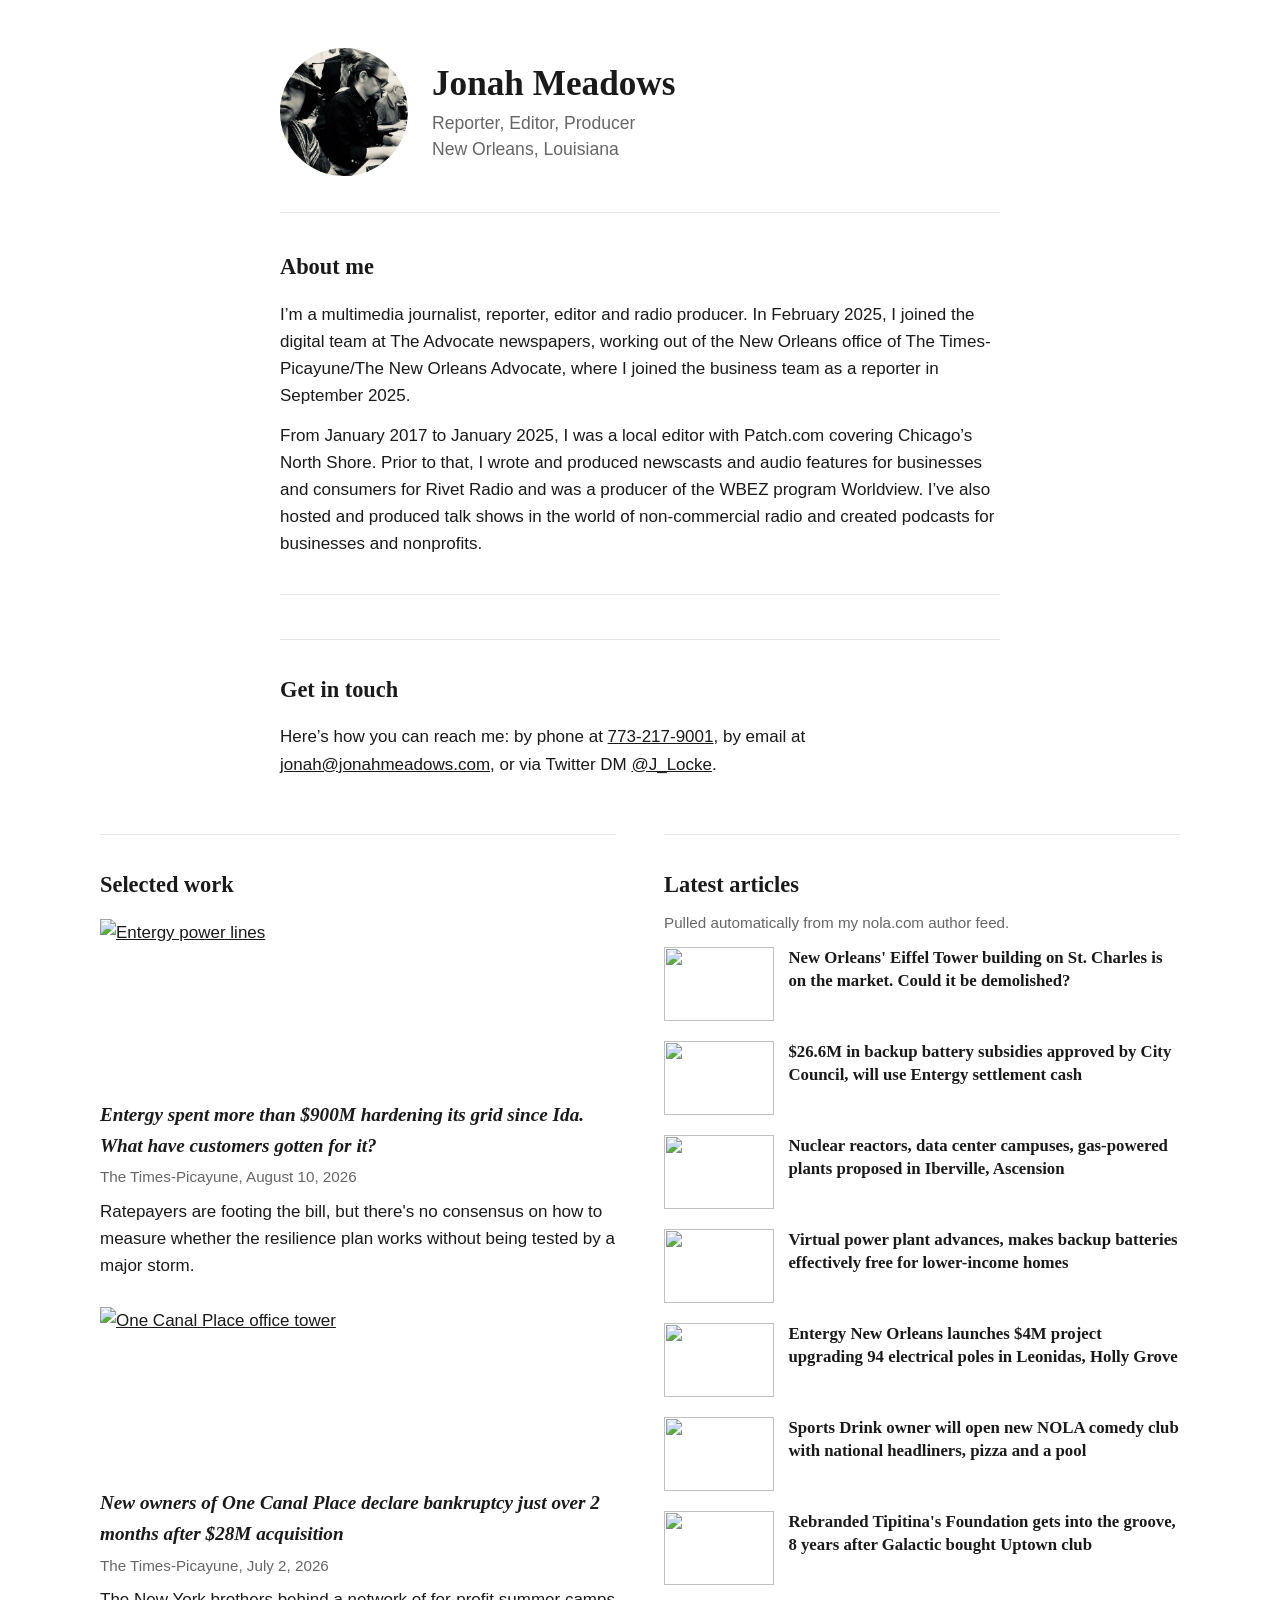
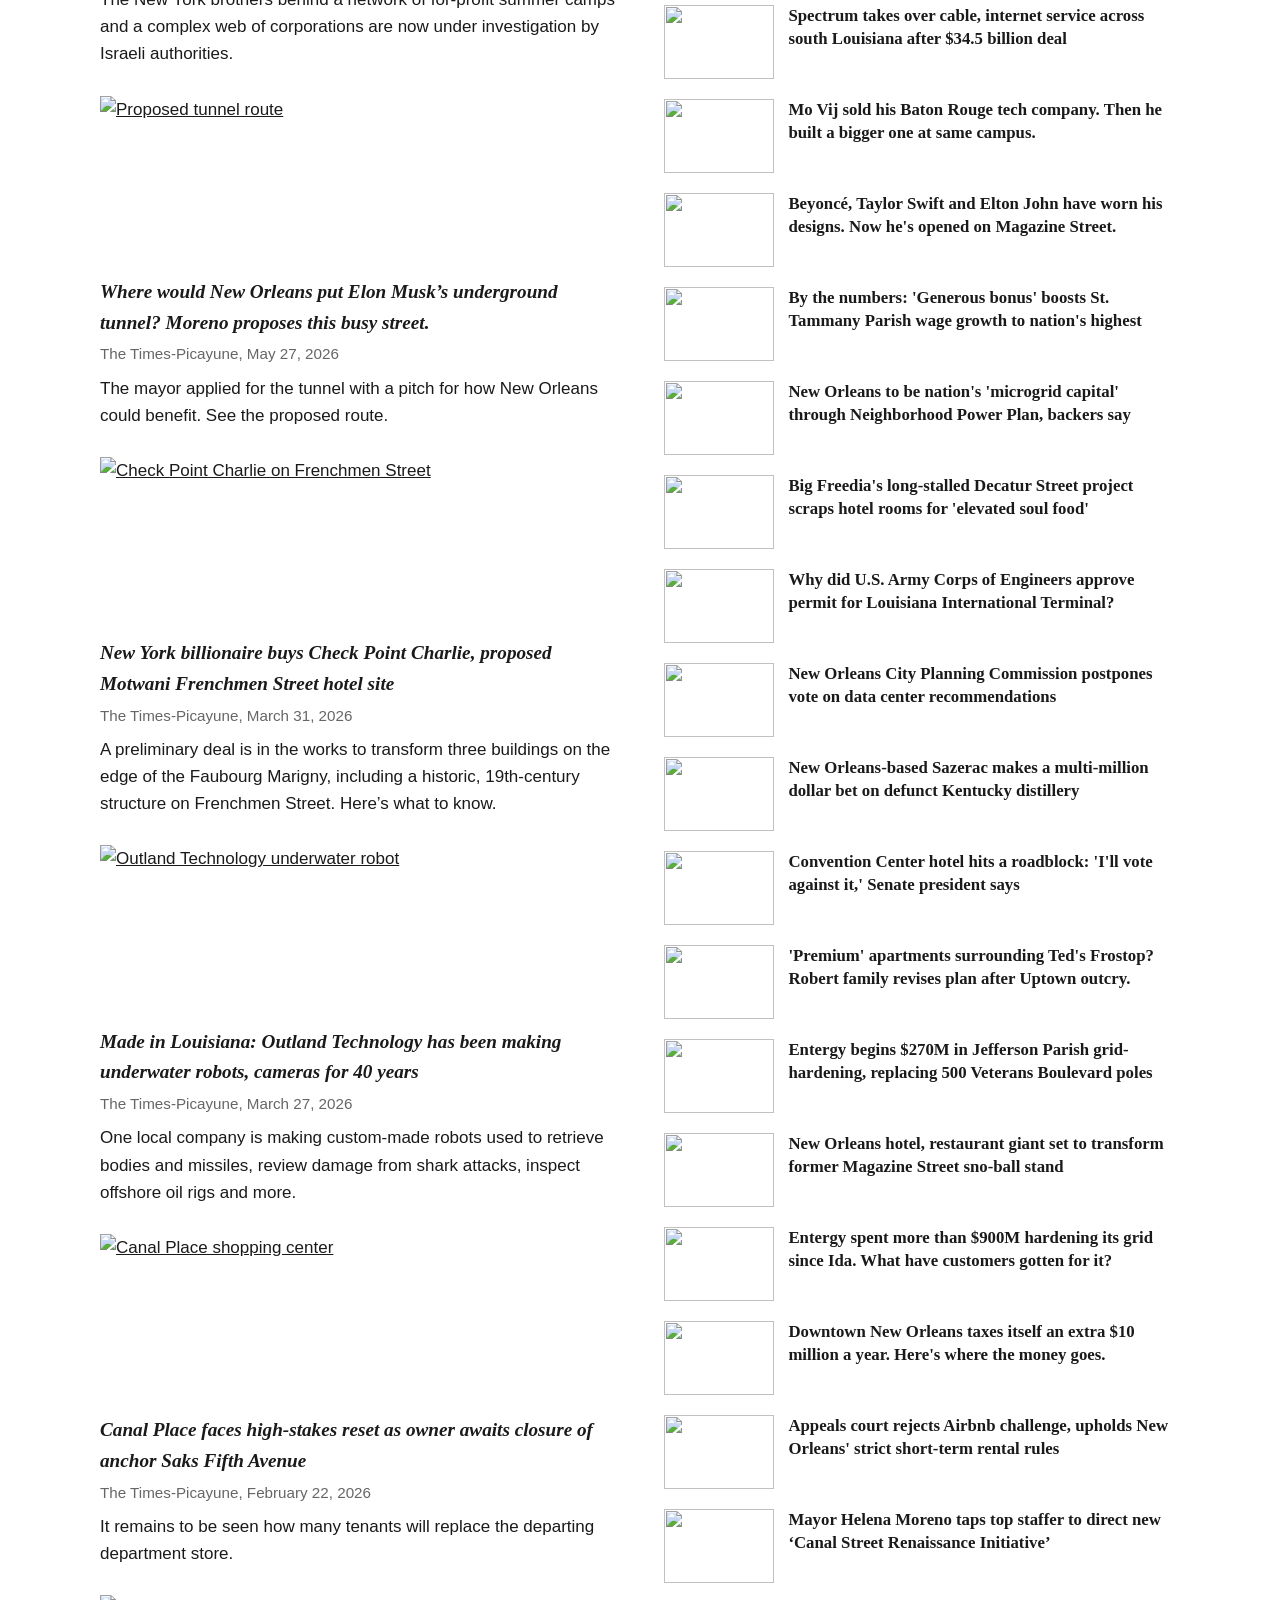
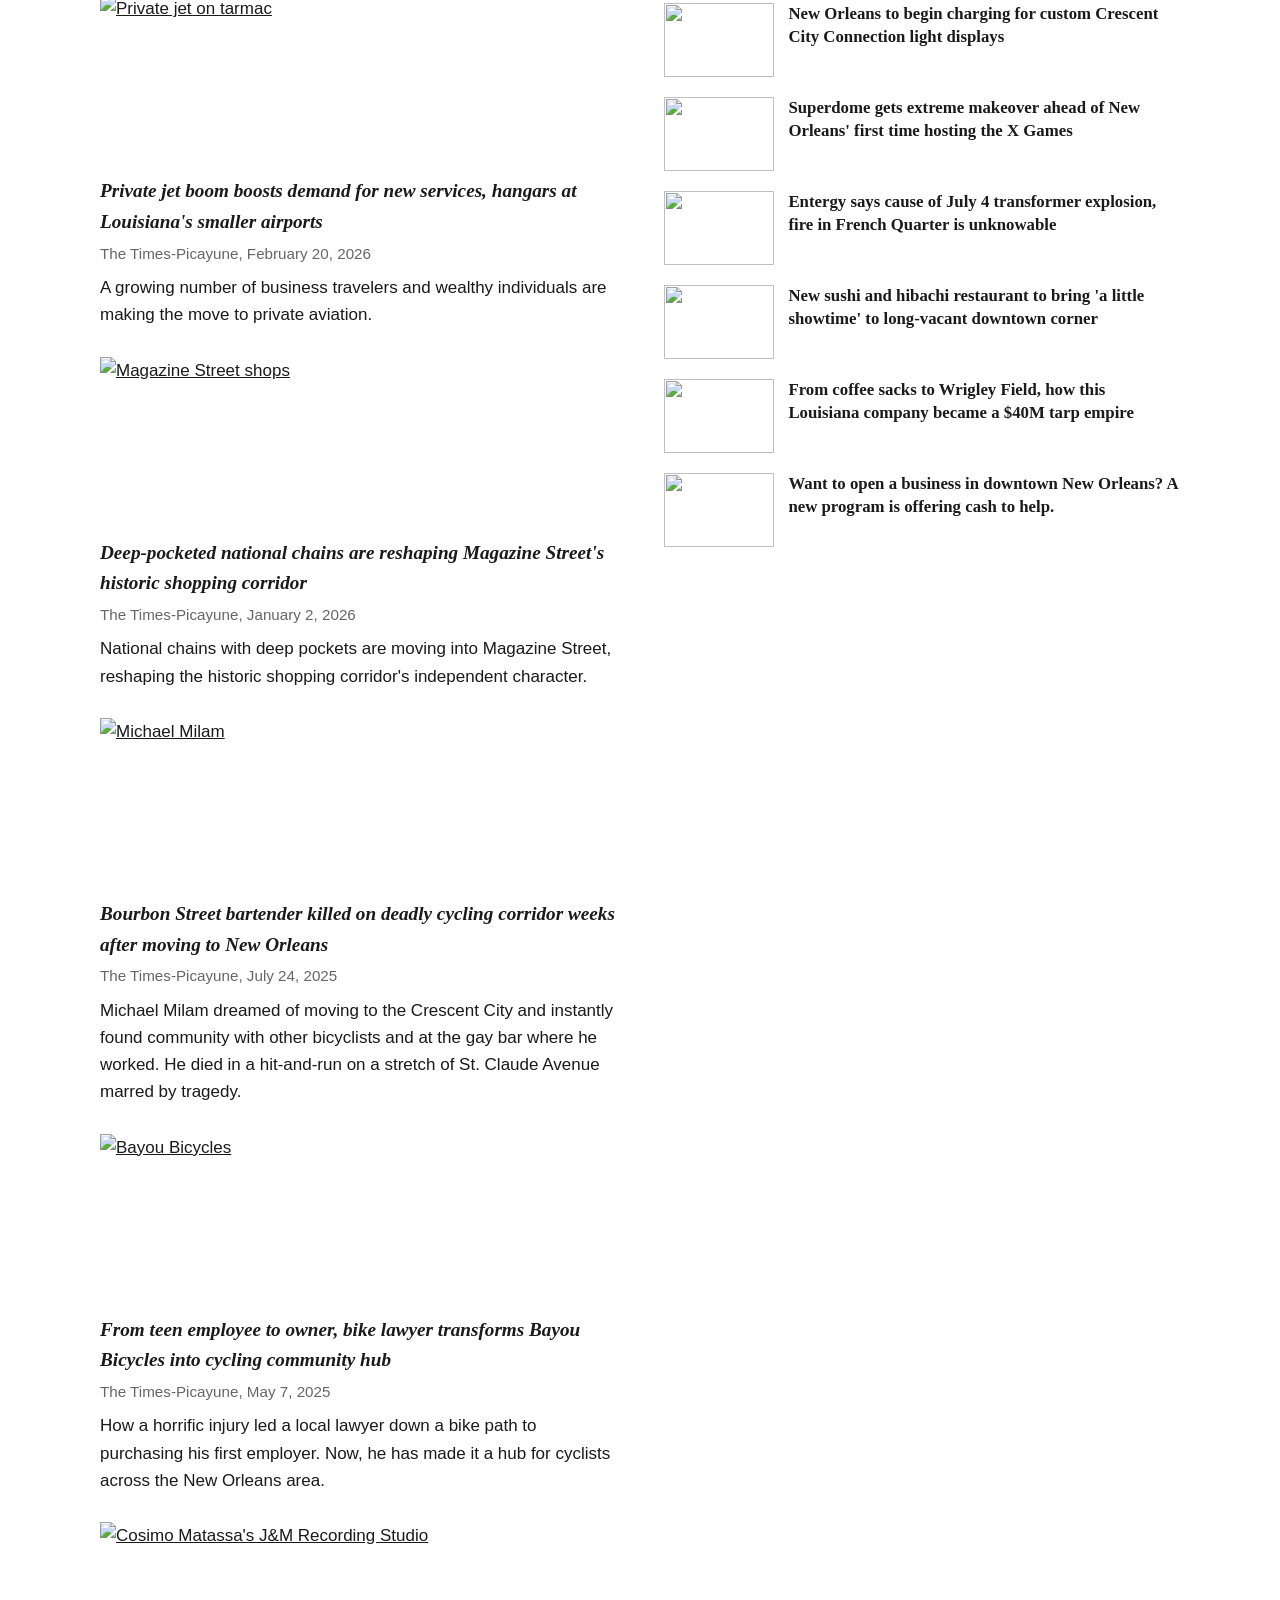
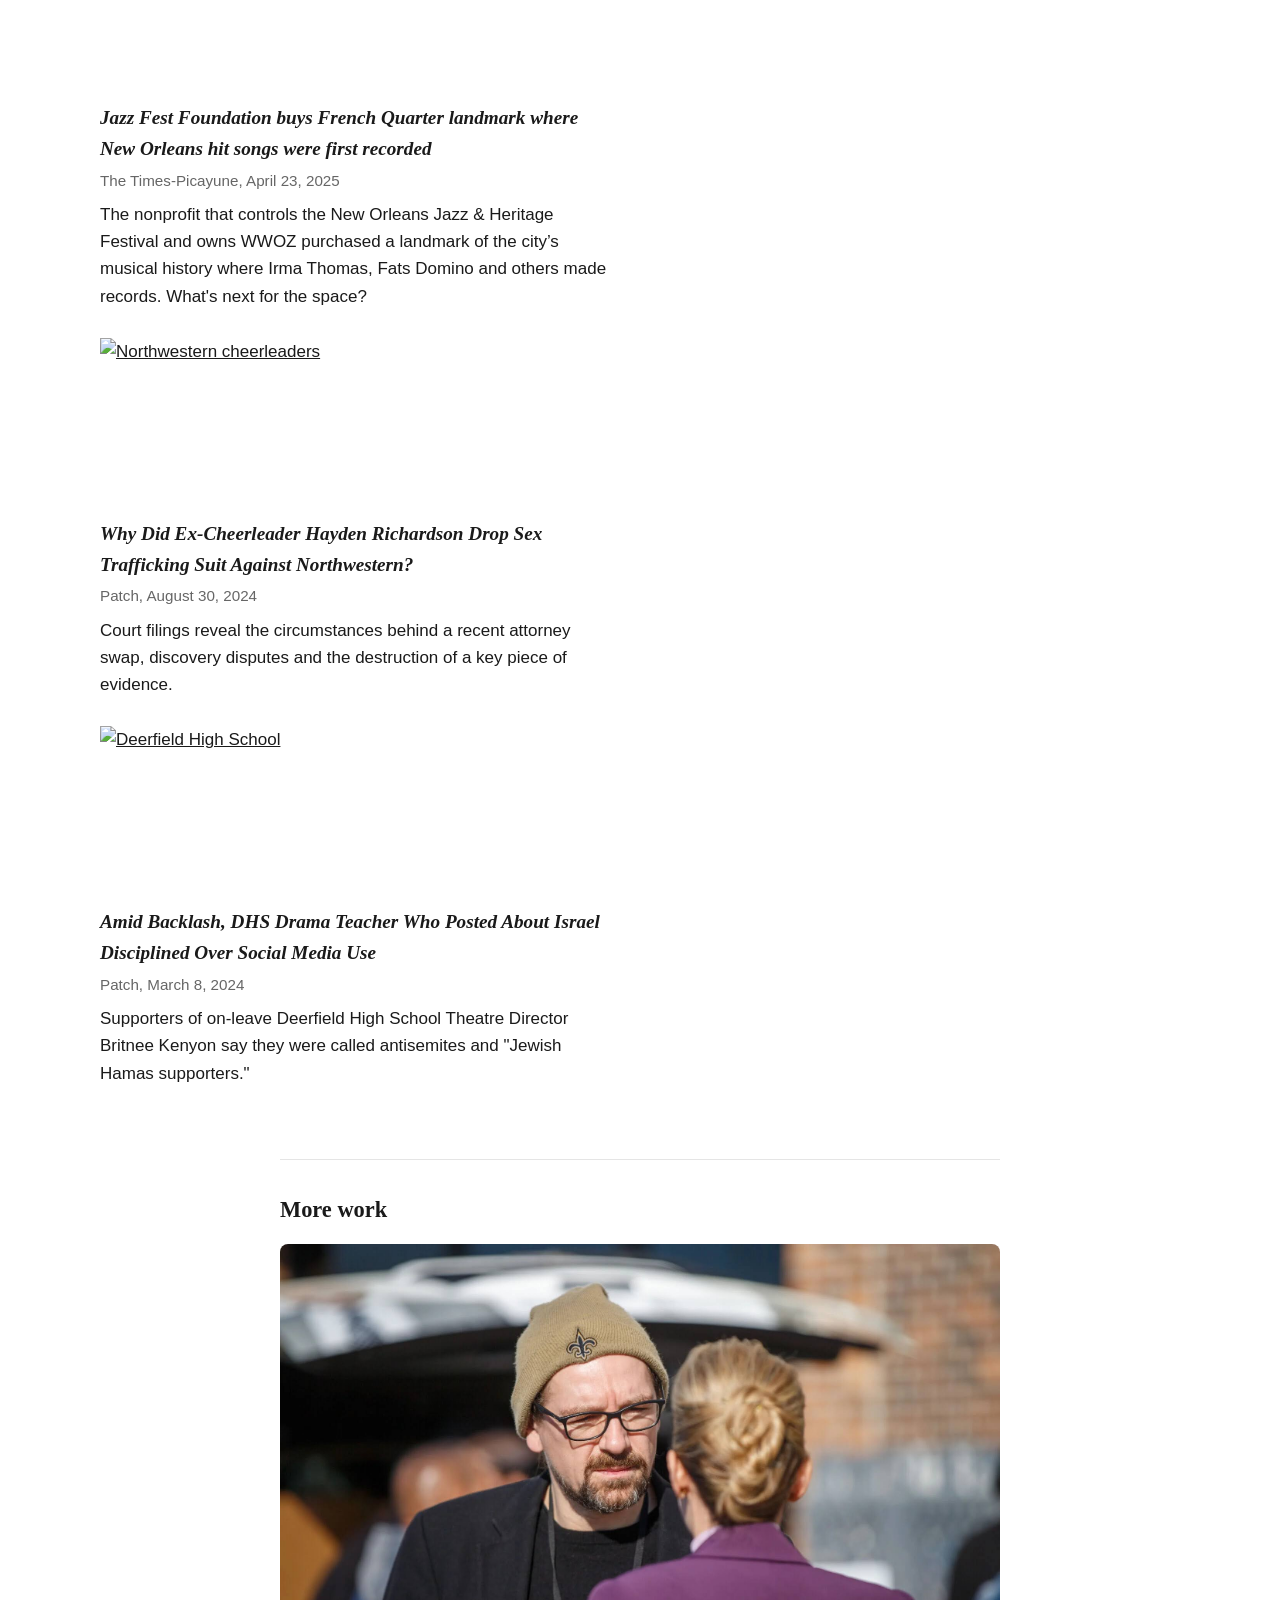
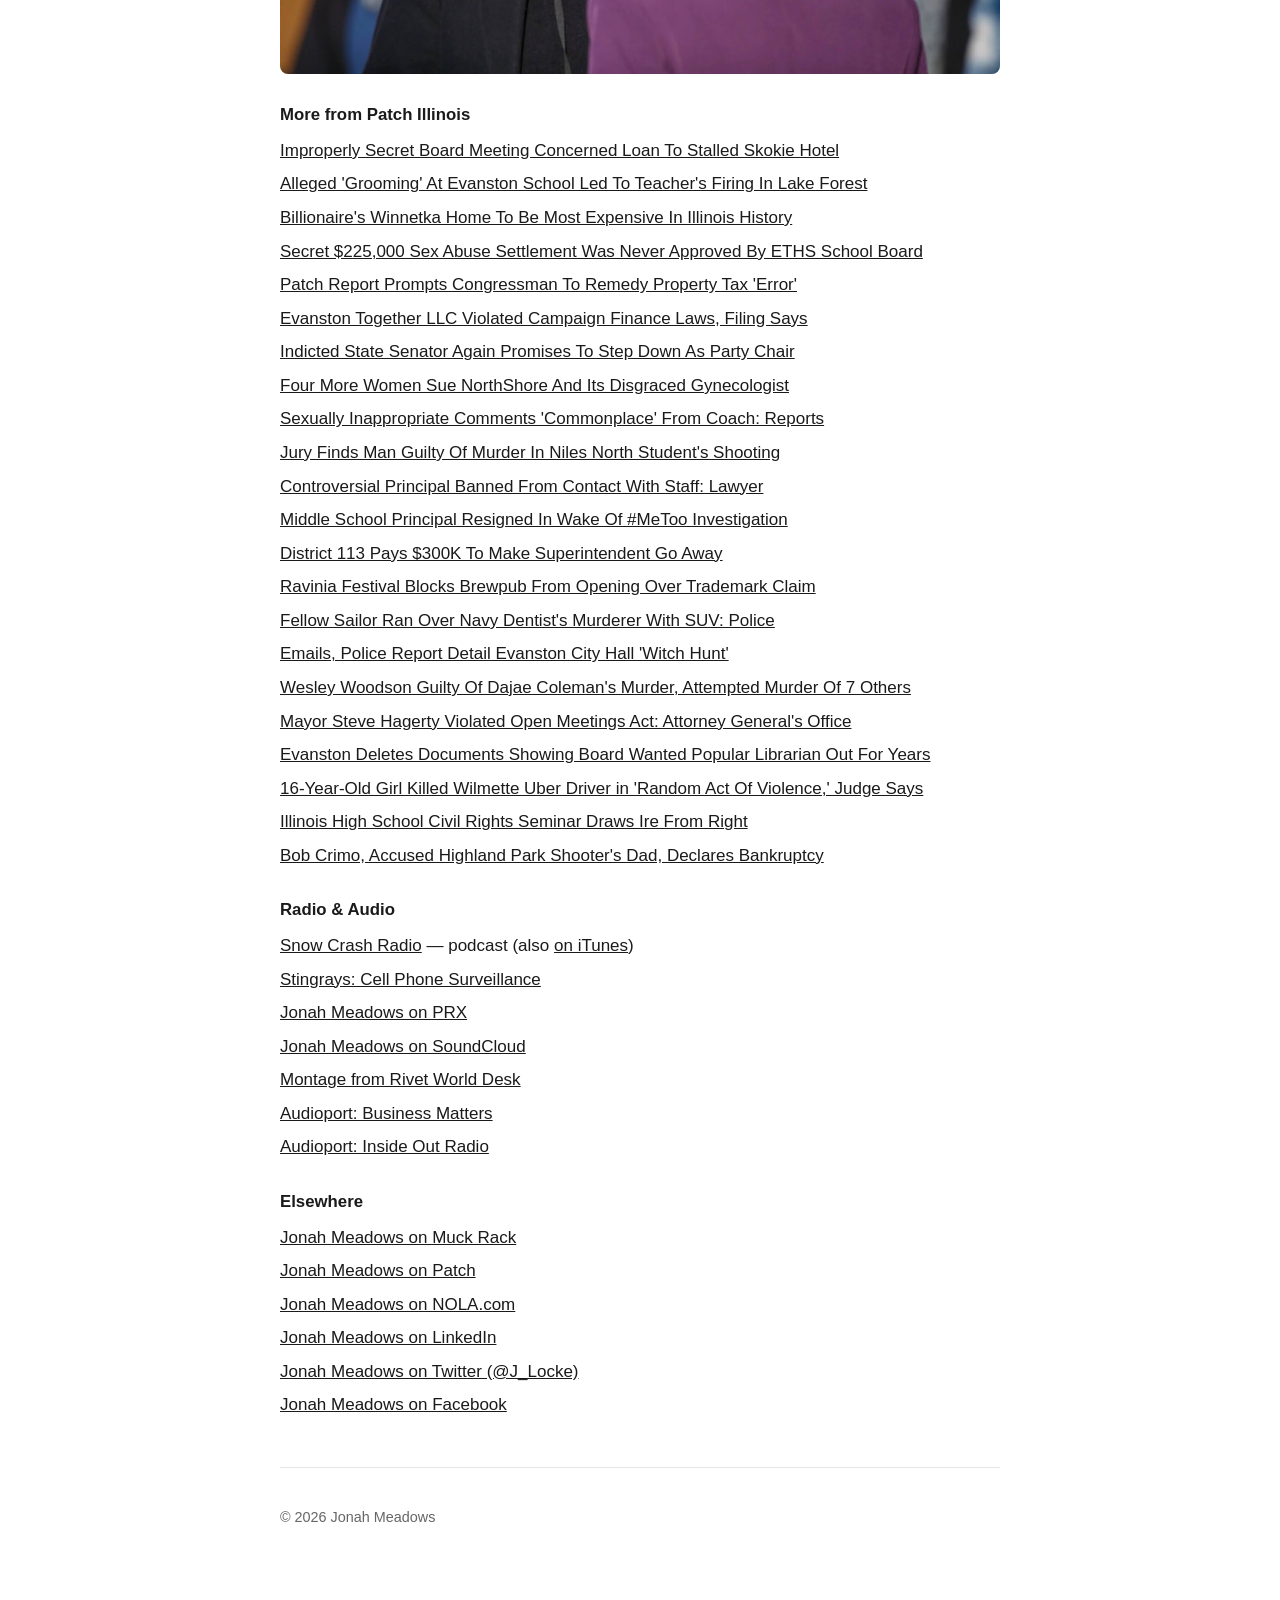
==== index.html @ fd8eeb14 "Add files via upload" ====
<!DOCTYPE html>
<html lang="en">
<head>
<meta charset="utf-8">
<meta name="viewport" content="width=device-width, initial-scale=1">
<title>Jonah Meadows</title>
<meta name="description" content="Jonah Meadows — journalist. Selected work, latest articles, and contact.">
<link rel="stylesheet" href="styles.css">
</head>
<body>
<main>

  <div class="narrow">
  <header class="site-header">
    <img src="profile-bw.jpg" alt="Jonah Meadows">
    <div class="site-title">
      <h1>Jonah Meadows</h1>
      <p>Reporter, Editor, Producer</p>
      <p>New Orleans, Louisiana</p>
    </div>
  </header>

  <hr>

  <section id="about">
    <h2>About me</h2>
    <p>I&rsquo;m a multimedia journalist, reporter, editor and radio producer. In February 2025, I joined the digital team at The Advocate newspapers, working out of the New Orleans office of The Times-Picayune/The New Orleans Advocate, where I joined the business team as a reporter in September 2025.</p>
    <p>From January 2017 to January 2025, I was a local editor with Patch.com covering Chicago&rsquo;s North Shore. Prior to that, I wrote and produced newscasts and audio features for businesses and consumers for Rivet Radio and was a producer of the WBEZ program Worldview. I&rsquo;ve also hosted and produced talk shows in the world of non-commercial radio and created podcasts for businesses and nonprofits.</p>
  </section>

  <hr>

  <section id="contact">
    <h2>Get in touch</h2>
    <p>Here&rsquo;s how you can reach me: by phone at <a href="tel:+17732179001">773-217-9001</a>, by email at <a href="mailto:jonah@jonahmeadows.com">jonah@jonahmeadows.com</a>, or via Twitter DM <a href="https://twitter.com/j_locke">@J_Locke</a>.</p>
  </section>
  </div>

  <div class="columns">
  <section id="selected">
    <h2>Selected work</h2>
    <!-- More portfolio pieces: https://muckrack.com/jonahmeadows -->

    <article class="feature">
      <a href="https://www.nola.com/news/business/entergy-accelerated-resilience-grid-hardening-spending/article_241c1edb-1e0a-4708-91cd-06d426e74fb8.html"><img src="https://bloximages.newyork1.vip.townnews.com/nola.com/content/tncms/assets/v3/editorial/7/89/789c9a38-9e02-5e8b-a0f6-43ac81e254f0/6a6d0f3c14dcd.image.jpg?crop=1894%2C994%2C0%2C99&amp;resize=1200%2C630&amp;order=crop%2Cresize" alt="Entergy power lines" loading="lazy"></a>
      <h3><a href="https://www.nola.com/news/business/entergy-accelerated-resilience-grid-hardening-spending/article_241c1edb-1e0a-4708-91cd-06d426e74fb8.html">Entergy spent more than $900M hardening its grid since Ida. What have customers gotten for it?</a></h3>
      <p class="outlet">The Times-Picayune, August 10, 2026</p>
      <p class="desc">Ratepayers are footing the bill, but there's no consensus on how to measure whether the resilience plan works without being tested by a major storm.</p>
    </article>

    <article class="feature">
      <a href="https://www.nola.com/news/business/one-canal-place-bankruptcy-shabsels-brothers-summer-camp-empire/article_1ae13bbe-7017-47ec-b25a-59a781e56a9d.html"><img src="https://bloximages.newyork1.vip.townnews.com/nola.com/content/tncms/assets/v3/editorial/1/5d/15dd46b1-a318-5600-8fae-424732596a22/69cac4ac7e1a3.image.jpg?crop=1762%2C925%2C0%2C176&amp;resize=1200%2C630&amp;order=crop%2Cresize" alt="One Canal Place office tower" loading="lazy"></a>
      <h3><a href="https://www.nola.com/news/business/one-canal-place-bankruptcy-shabsels-brothers-summer-camp-empire/article_1ae13bbe-7017-47ec-b25a-59a781e56a9d.html">New owners of One Canal Place declare bankruptcy just over 2 months after $28M acquisition</a></h3>
      <p class="outlet">The Times-Picayune, July 2, 2026</p>
      <p class="desc">The New York brothers behind a network of for-profit summer camps and a complex web of corporations are now under investigation by Israeli authorities.</p>
    </article>

    <article class="feature">
      <a href="https://www.nola.com/news/boring-company-nola-loop-moreno-route/article_ad1181cd-d769-48c6-8568-4a6452307d7b.html"><img src="https://bloximages.newyork1.vip.townnews.com/nola.com/content/tncms/assets/v3/editorial/a/f1/af1df625-c505-44b8-94fa-9903cb6fe5cd/6a10b9e45b91b.image.jpg?crop=852%2C447%2C470%2C302" alt="Proposed tunnel route" loading="lazy"></a>
      <h3><a href="https://www.nola.com/news/boring-company-nola-loop-moreno-route/article_ad1181cd-d769-48c6-8568-4a6452307d7b.html">Where would New Orleans put Elon Musk&rsquo;s underground tunnel? Moreno proposes this busy street.</a></h3>
      <p class="outlet">The Times-Picayune, May 27, 2026</p>
      <p class="desc">The mayor applied for the tunnel with a pitch for how New Orleans could benefit. See the proposed route.</p>
    </article>

    <article class="feature">
      <a href="https://www.nola.com/news/business/check-point-charlie-hotel-development/article_627d847b-aa50-4785-b5a9-76082136f080.html"><img src="https://bloximages.newyork1.vip.townnews.com/nola.com/content/tncms/assets/v3/editorial/4/01/401f5e8d-927f-595e-ab7b-3cf2e6c17953/69cac135a052d.image.jpg?crop=1881%2C988%2C0%2C56&amp;resize=1200%2C630&amp;order=crop%2Cresize" alt="Check Point Charlie on Frenchmen Street" loading="lazy"></a>
      <h3><a href="https://www.nola.com/news/business/check-point-charlie-hotel-development/article_627d847b-aa50-4785-b5a9-76082136f080.html">New York billionaire buys Check Point Charlie, proposed Motwani Frenchmen Street hotel site</a></h3>
      <p class="outlet">The Times-Picayune, March 31, 2026</p>
      <p class="desc">A preliminary deal is in the works to transform three buildings on the edge of the Faubourg Marigny, including a historic, 19th-century structure on Frenchmen Street. Here&rsquo;s what to know.</p>
    </article>

    <article class="feature">
      <a href="https://www.nola.com/news/business/made-in-louisiana-outland-technology-rov-underwater/article_f1b7c161-30d0-4bfd-b703-220b4d862d2a.html"><img src="https://bloximages.newyork1.vip.townnews.com/nola.com/content/tncms/assets/v3/editorial/5/77/577026c5-fdde-5ced-8b7c-7fb2845645f9/69978460d72c8.image.jpg?crop=1731%2C909%2C0%2C179&amp;resize=1200%2C630&amp;order=crop%2Cresize" alt="Outland Technology underwater robot" loading="lazy"></a>
      <h3><a href="https://www.nola.com/news/business/made-in-louisiana-outland-technology-rov-underwater/article_f1b7c161-30d0-4bfd-b703-220b4d862d2a.html">Made in Louisiana: Outland Technology has been making underwater robots, cameras for 40 years</a></h3>
      <p class="outlet">The Times-Picayune, March 27, 2026</p>
      <p class="desc">One local company is making custom-made robots used to retrieve bodies and missiles, review damage from shark attacks, inspect offshore oil rigs and more.</p>
    </article>

    <article class="feature">
      <a href="https://www.nola.com/news/business/what-will-replace-saks-fifth-avenue-canal-place/article_2254f4e8-092a-4e26-81b0-3f905d43eb9e.html"><img src="https://bloximages.newyork1.vip.townnews.com/nola.com/content/tncms/assets/v3/editorial/9/b2/9b2bd0a0-5020-46c7-9e76-87589b15be34/698bbeaaa0699.image.jpg?crop=1651%2C867%2C0%2C158&amp;resize=1200%2C630&amp;order=crop%2Cresize" alt="Canal Place shopping center" loading="lazy"></a>
      <h3><a href="https://www.nola.com/news/business/what-will-replace-saks-fifth-avenue-canal-place/article_2254f4e8-092a-4e26-81b0-3f905d43eb9e.html">Canal Place faces high-stakes reset as owner awaits closure of anchor Saks Fifth Avenue</a></h3>
      <p class="outlet">The Times-Picayune, February 22, 2026</p>
      <p class="desc">It remains to be seen how many tenants will replace the departing department store.</p>
    </article>

    <article class="feature">
      <a href="https://www.nola.com/news/business/louisiana-private-aviation-boom/article_10b6da2d-721f-49aa-a496-a49371002872.html"><img src="https://bloximages.newyork1.vip.townnews.com/nola.com/content/tncms/assets/v3/editorial/4/3c/43c719ff-b252-5709-853c-46edff794d15/692cdcd936376.image.jpg?crop=1766%2C928%2C0%2C122&amp;resize=1200%2C631&amp;order=crop%2Cresize" alt="Private jet on tarmac" loading="lazy"></a>
      <h3><a href="https://www.nola.com/news/business/louisiana-private-aviation-boom/article_10b6da2d-721f-49aa-a496-a49371002872.html">Private jet boom boosts demand for new services, hangars at Louisiana's smaller airports</a></h3>
      <p class="outlet">The Times-Picayune, February 20, 2026</p>
      <p class="desc">A growing number of business travelers and wealthy individuals are making the move to private aviation.</p>
    </article>

    <article class="feature">
      <a href="https://www.nola.com/news/business/magazine-street-evolution-national-brands/article_67926512-8b8f-4885-9bbf-9262ed16355c.html"><img src="https://better.net/wp-content/uploads/2023/10/MM-0220-New-Orleans-Magazine-Street.jpg" alt="Magazine Street shops" loading="lazy"></a>
      <h3><a href="https://www.nola.com/news/business/magazine-street-evolution-national-brands/article_67926512-8b8f-4885-9bbf-9262ed16355c.html">Deep-pocketed national chains are reshaping Magazine Street's historic shopping corridor</a></h3>
      <p class="outlet">The Times-Picayune, January 2, 2026</p>
      <p class="desc">National chains with deep pockets are moving into Magazine Street, reshaping the historic shopping corridor's independent character.</p>
    </article>

    <article class="feature">
      <a href="https://www.nola.com/news/michael-milam-killed-st-claude-cyclist/article_8e9c99fb-41ff-4cce-9fc8-7dac14973e5c.html"><img src="https://bloximages.newyork1.vip.townnews.com/nola.com/content/tncms/assets/v3/editorial/4/ac/4ac153c8-ec70-4aa1-bbec-412c14e6383a/688143cbbb894.image.jpg?crop=950%2C499%2C0%2C74&amp;resize=1200%2C630&amp;order=crop%2Cresize" alt="Michael Milam" loading="lazy"></a>
      <h3><a href="https://www.nola.com/news/michael-milam-killed-st-claude-cyclist/article_8e9c99fb-41ff-4cce-9fc8-7dac14973e5c.html">Bourbon Street bartender killed on deadly cycling corridor weeks after moving to New Orleans</a></h3>
      <p class="outlet">The Times-Picayune, July 24, 2025</p>
      <p class="desc">Michael Milam dreamed of moving to the Crescent City and instantly found community with other bicyclists and at the gay bar where he worked. He died in a hit-and-run on a stretch of St. Claude Avenue marred by tragedy.</p>
    </article>

    <article class="feature">
      <a href="https://www.nola.com/news/business/charlie-thomas-buys-bayou-bicycles/article_157a72dd-bd45-45a7-b27a-7de2100fb3a3.html"><img src="https://bloximages.newyork1.vip.townnews.com/nola.com/content/tncms/assets/v3/editorial/5/2c/52c0ac2c-7a09-46e4-9fbd-bcb76dea0bb9/6813b3775ba7c.image.jpg?crop=1763%2C926%2C0%2C125&amp;resize=1200%2C630&amp;order=crop%2Cresize" alt="Bayou Bicycles" loading="lazy"></a>
      <h3><a href="https://www.nola.com/news/business/charlie-thomas-buys-bayou-bicycles/article_157a72dd-bd45-45a7-b27a-7de2100fb3a3.html">From teen employee to owner, bike lawyer transforms Bayou Bicycles into cycling community hub</a></h3>
      <p class="outlet">The Times-Picayune, May 7, 2025</p>
      <p class="desc">How a horrific injury led a local lawyer down a bike path to purchasing his first employer. Now, he has made it a hub for cyclists across the New Orleans area.</p>
    </article>

    <article class="feature">
      <a href="https://www.nola.com/entertainment_life/festivals/jazz-fest-foundation-buys-cosimo-matassa-studio/article_3d6e1939-9c84-4b9b-8ea6-f1b327f3ddc1.html"><img src="https://bloximages.newyork1.vip.townnews.com/nola.com/content/tncms/assets/v3/editorial/b/3a/b3ac9431-109e-545a-b022-2b3f1d2d44e6/68096b4c4e0d5.image.jpg?crop=1779%2C934%2C0%2C72&amp;resize=1200%2C630&amp;order=crop%2Cresize" alt="Cosimo Matassa's J&amp;M Recording Studio" loading="lazy"></a>
      <h3><a href="https://www.nola.com/entertainment_life/festivals/jazz-fest-foundation-buys-cosimo-matassa-studio/article_3d6e1939-9c84-4b9b-8ea6-f1b327f3ddc1.html">Jazz Fest Foundation buys French Quarter landmark where New Orleans hit songs were first recorded</a></h3>
      <p class="outlet">The Times-Picayune, April 23, 2025</p>
      <p class="desc">The nonprofit that controls the New Orleans Jazz &amp; Heritage Festival and owns WWOZ purchased a landmark of the city&rsquo;s musical history where Irma Thomas, Fats Domino and others made records. What's next for the space?</p>
    </article>

    <article class="feature">
      <a href="https://patch.com/illinois/evanston/why-did-northwestern-cheerleader-hayden-richardson-drop-her-lawsuit"><img src="https://patch.com/img/cdn20/users/22915293/20240830/034621/styles/patch_image/public/nu-cheer___30154530062.jpg" alt="Northwestern cheerleaders" loading="lazy"></a>
      <h3><a href="https://patch.com/illinois/evanston/why-did-northwestern-cheerleader-hayden-richardson-drop-her-lawsuit">Why Did Ex-Cheerleader Hayden Richardson Drop Sex Trafficking Suit Against Northwestern?</a></h3>
      <p class="outlet">Patch, August 30, 2024</p>
      <p class="desc">Court filings reveal the circumstances behind a recent attorney swap, discovery disputes and the destruction of a key piece of evidence.</p>
    </article>

    <article class="feature">
      <a href="https://patch.com/illinois/highlandpark/antisemitism-allegations-drama-teacher-disciplined-social-media"><img src="https://patch.com/img/cdn20/users/22915293/20240308/051447/styles/patch_image/public/deerfield-high-school-jonah-meadows-cropped___08162830718.jpg" alt="Deerfield High School" loading="lazy"></a>
      <h3><a href="https://patch.com/illinois/highlandpark/antisemitism-allegations-drama-teacher-disciplined-social-media">Amid Backlash, DHS Drama Teacher Who Posted About Israel Disciplined Over Social Media Use</a></h3>
      <p class="outlet">Patch, March 8, 2024</p>
      <p class="desc">Supporters of on-leave Deerfield High School Theatre Director Britnee Kenyon say they were called antisemites and "Jewish Hamas supporters."</p>
    </article>

  </section>

  <section id="latest">
    <h2>Latest articles</h2>
    <p class="section-note">Pulled automatically from my nola.com author feed.</p>
    <div id="latest-articles"><p><em>Loading…</em></p></div>
  </section>
  </div>

  <div class="narrow">
  <section id="more">
    <h2>More work</h2>

    <img class="section-photo" src="profile.jpg" alt="Jonah Meadows" loading="lazy">

    <h3>More from Patch Illinois</h3>
    <ul>
      <li><a href="https://patch.com/illinois/skokie/improperly-secret-board-meeting-concerned-loan-stalled-skokie-hotel">Improperly Secret Board Meeting Concerned Loan To Stalled Skokie Hotel</a></li>
      <li><a href="https://patch.com/illinois/lakeforest/alleged-grooming-evanston-school-led-firing-lake-forest">Alleged 'Grooming' At Evanston School Led To Teacher's Firing In Lake Forest</a></li>
      <li><a href="https://patch.com/illinois/winnetka/billionaires-winnetka-home-be-most-expensive-illinois-history">Billionaire's Winnetka Home To Be Most Expensive In Illinois History</a></li>
      <li><a href="https://patch.com/illinois/evanston/secret-225-000-settlement-was-never-approved-eths-school-board">Secret $225,000 Sex Abuse Settlement Was Never Approved By ETHS School Board</a></li>
      <li><a href="https://patch.com/illinois/highlandpark/patch-report-prompts-congressman-remedy-property-tax-error">Patch Report Prompts Congressman To Remedy Property Tax 'Error'</a></li>
      <li><a href="https://patch.com/illinois/evanston/evanston-together-violated-campaign-finance-laws-filing-suggests">Evanston Together LLC Violated Campaign Finance Laws, Filing Says</a></li>
      <li><a href="https://patch.com/illinois/lakeforest/indicted-state-senator-promises-resign-party-post-4-weeks">Indicted State Senator Again Promises To Step Down As Party Chair</a></li>
      <li><a href="https://patch.com/illinois/skokie/four-more-women-sue-northshore-its-disgraced-gynecologist">Four More Women Sue NorthShore And Its Disgraced Gynecologist</a></li>
      <li><a href="https://patch.com/illinois/wilmette/sexually-inappropriate-comments-commonplace-coach-reports">Sexually Inappropriate Comments 'Commonplace' From Coach: Reports</a></li>
      <li><a href="https://patch.com/illinois/skokie/jury-finds-man-guilty-murder-niles-north-students-shooting">Jury Finds Man Guilty Of Murder In Niles North Student's Shooting</a></li>
      <li><a href="https://patch.com/illinois/highlandpark/controversial-principal-banned-contact-staff-lawyer">Controversial Principal Banned From Contact With Staff: Lawyer</a></li>
      <li><a href="https://patch.com/illinois/highlandpark/middle-school-principal-resigned-wake-metoo-investigation">Middle School Principal Resigned In Wake Of #MeToo Investigation</a></li>
      <li><a href="https://patch.com/illinois/highlandpark/district-113-pays-300k-make-superintendent-go-away">District 113 Pays $300K To Make Superintendent Go Away</a></li>
      <li><a href="https://patch.com/illinois/highlandpark/ravinia-festival-blocks-brewpub-opening-over-trademark-claim">Ravinia Festival Blocks Brewpub From Opening Over Trademark Claim</a></li>
      <li><a href="https://patch.com/illinois/lakeforest/fellow-sailor-rammed-navy-dentists-murderer-suv-police">Fellow Sailor Ran Over Navy Dentist's Murderer With SUV: Police</a></li>
      <li><a href="https://patch.com/illinois/evanston/emails-police-report-detail-evanston-city-hall-witch-hunt">Emails, Police Report Detail Evanston City Hall 'Witch Hunt'</a></li>
      <li><a href="https://patch.com/illinois/evanston/dajae-coleman-murder-trial-jury-deliberates">Wesley Woodson Guilty Of Dajae Coleman's Murder, Attempted Murder Of 7 Others</a></li>
      <li><a href="https://patch.com/illinois/evanston/mayor-steve-hagerty-violated-open-meetings-act-attorney-generals-office">Mayor Steve Hagerty Violated Open Meetings Act: Attorney General's Office</a></li>
      <li><a href="https://patch.com/illinois/evanston/evanston-deletes-documents-showing-board-wanted-popular-librarian-out-years">Evanston Deletes Documents Showing Board Wanted Popular Librarian Out For Years</a></li>
      <li><a href="https://patch.com/illinois/wilmette/wilmette-man-fatally-stabbed-lincolnwood">16-Year-Old Girl Killed Wilmette Uber Driver in 'Random Act Of Violence,' Judge Says</a></li>
      <li><a href="https://patch.com/illinois/winnetka/new-trier-civil-rights-seminar-draws-ire-right">Illinois High School Civil Rights Seminar Draws Ire From Right</a></li>
          <li><a href="https://patch.com/illinois/highlandpark/bob-crimo-accused-highland-park-shooters-dad-declares-bankruptcy">Bob Crimo, Accused Highland Park Shooter's Dad, Declares Bankruptcy</a></li>
</ul>

    <h3>Radio &amp; Audio</h3>
    <ul>
      <li><a href="https://soundcloud.com/snowcrashradio">Snow Crash Radio</a> — podcast (also <a href="https://itunes.apple.com/us/podcast/snow-crash-radio/id1179866804">on iTunes</a>)</li>
      <li><a href="https://soundcloud.com/snowcrashradio/stingrays-cell-phone-surveillance">Stingrays: Cell Phone Surveillance</a></li>
      <li><a href="https://www.prx.org/users/35196-jlocke">Jonah Meadows on PRX</a></li>
      <li><a href="https://soundcloud.com/jonah-meadows">Jonah Meadows on SoundCloud</a></li>
      <li><a href="https://soundcloud.com/jonah-meadows/world-desk-demo/s-K7Vt2">Montage from Rivet World Desk</a></li>
      <li><a href="http://audioport.org/index.php?op=series&amp;series=Business+Matters&amp;">Audioport: Business Matters</a></li>
      <li><a href="http://audioport.org/index.php?op=series&amp;series=From+the+Inside...Out%21&amp;">Audioport: Inside Out Radio</a></li>
    </ul>

    <h3>Elsewhere</h3>
    <ul>
      <li><a href="https://muckrack.com/jonahmeadows">Jonah Meadows on Muck Rack</a></li>
      <li><a href="http://patch.com/users/jonah-locke-meadows">Jonah Meadows on Patch</a></li>
      <li><a href="https://www.nola.com/search/?a=d1e3009c-f2ce-11ef-a083-13bafcd54a62&amp;s=start_time&amp;sd=desc">Jonah Meadows on NOLA.com</a></li>
      <li><a href="https://www.linkedin.com/in/jonah-meadows-99a9aa4">Jonah Meadows on LinkedIn</a></li>
      <li><a href="https://twitter.com/j_locke">Jonah Meadows on Twitter (@J_Locke)</a></li>
      <li><a href="https://www.facebook.com/jonahlockemeadows">Jonah Meadows on Facebook</a></li>
    </ul>
  </section>

  <footer>
    <p>© 2026 Jonah Meadows</p>
  </footer>
  </div>

</main>
<script src="latest.js"></script>
</body>
</html>
---- styles.css ----
/* Modeled on alexlubben.com: single long page, minimal, editorial. */

:root {
  --text: #1a1a1a;
  --muted: #666;
  --link: #1a1a1a;
  --rule: #e5e5e5;
}

* { box-sizing: border-box; }

body {
  margin: 0;
  padding: 0;
  color: var(--text);
  font-family: -apple-system, BlinkMacSystemFont, "Segoe UI", Helvetica, Arial, sans-serif;
  font-size: 17px;
  line-height: 1.6;
  background: #fff;
}

main {
  max-width: 1120px;
  margin: 0 auto;
  padding: 3rem 1.25rem 4rem;
}

/* Narrow container for the intro (header/about/contact) and the footer area.
   The two-column layout below starts only after "Get in touch". */
.narrow {
  max-width: 720px;
  margin: 0 auto;
}

/* Two-column area: Selected work (left) + Latest articles (right), 50/50 */
.columns {
  display: grid;
  grid-template-columns: minmax(0, 1fr) minmax(0, 1fr);
  gap: 3rem;
  align-items: start;
}

.columns h2 {
  margin-top: 2.75rem;
}

h1 {
  font-family: Georgia, "Times New Roman", serif;
  font-size: 2rem;
  font-weight: 700;
  margin: 0 0 2.5rem;
  line-height: 1.25;
}

/* Site header: photo left, name/title/location right, vertically aligned */
.site-header {
  display: flex;
  align-items: center;
  gap: 1.5rem;
}

.site-header img {
  width: 128px;
  height: 128px;
  object-fit: cover;
  object-position: 35% 35%;
  border-radius: 50%;
  flex: 0 0 128px;
}

.site-title h1 {
  margin: 0 0 0.35rem;
  font-size: 2.2rem;
}

.site-title p {
  margin: 0;
  color: var(--muted);
  font-size: 1.1rem;
  line-height: 1.45;
}

hr {
  border: none;
  border-top: 1px solid var(--rule);
  margin: 2.25rem 0;
}

/* The <hr> above About me is the separator, so the h2 needs no top border */
#about h2 {
  border-top: none;
  padding-top: 0;
  margin-top: 0;
}

/* Full-width photo opening the More work section */
.section-photo {
  width: 100%;
  height: auto;
  display: block;
  border-radius: 8px;
  margin: 0 0 1.75rem;
}

h2 {
  font-family: Georgia, "Times New Roman", serif;
  font-size: 1.4rem;
  margin: 2.75rem 0 1rem;
  padding-top: 2rem;
  border-top: 1px solid var(--rule);
}

h3 {
  font-size: 1.05rem;
  margin: 1.75rem 0 0.5rem;
}

a { color: var(--link); }
a:hover { color: #000; }

section p { margin: 0.75rem 0; }

.section-note {
  color: var(--muted);
  font-size: 0.95rem;
  margin-top: -0.5rem;
}

/* Featured story cards — kept compact so one card is roughly the height
   of two Latest-articles items in the right column. */
.feature {
  margin: 0 0 1.75rem;
}

.feature img {
  width: 100%;
  height: 170px;
  object-fit: cover;
  display: block;
  margin-bottom: 0.7rem;
}

.feature h3 {
  font-family: Georgia, "Times New Roman", serif;
  font-size: 1.2rem;
  font-style: italic;
  margin: 0 0 0.25rem;
  font-weight: 700;
}

.feature h3 a { text-decoration: none; }
.feature h3 a:hover { text-decoration: underline; }

.feature .outlet {
  color: var(--muted);
  font-size: 0.95rem;
  margin: 0 0 0.5rem;
}

.feature p.desc { margin: 0.5rem 0; }

.feature.placeholder {
  border: 1px dashed #ccc;
  padding: 1.25rem;
  color: var(--muted);
}

/* Latest articles list: uniform rows — fixed-size thumbnail + headline.
   Every thumbnail is cropped to identical dimensions so rows align. */
#latest-articles article {
  display: flex;
  gap: 0.9rem;
  align-items: flex-start;
  margin-bottom: 1.25rem;
}

#latest-articles .thumb {
  flex: 0 0 110px;
  width: 110px;
  margin: 0;
}

#latest-articles .thumb img {
  width: 100%;
  height: 74px;
  object-fit: cover;
  display: block;
}

#latest-articles h3 {
  font-family: Georgia, "Times New Roman", serif;
  font-size: 1.05rem;
  line-height: 1.35;
  margin: 0;
  font-weight: 700;
}

#latest-articles h3 a { text-decoration: none; }
#latest-articles h3 a:hover { text-decoration: underline; }

/* Link lists */
#more ul {
  list-style: none;
  padding: 0;
  margin: 0.5rem 0 0;
}

#more li { margin: 0.4rem 0; }

footer {
  margin-top: 3rem;
  padding-top: 1.5rem;
  border-top: 1px solid var(--rule);
  color: var(--muted);
  font-size: 0.9rem;
}

/* The two columns stay side-by-side at every screen size (no stacking). */
@media (max-width: 900px) {
  .columns {
    gap: 1.25rem;
  }
}

@media (max-width: 560px) {
  h1 { font-size: 1.6rem; }
  .site-header { gap: 1rem; }
  .site-header img {
    width: 96px;
    height: 96px;
    flex-basis: 96px;
  }
  .site-title h1 { font-size: 1.7rem; }
  .site-title p { font-size: 1rem; }
  #latest-articles .thumb {
    flex-basis: 64px;
    width: 64px;
  }
  #latest-articles .thumb img { height: 44px; }
  #latest-articles h3 { font-size: 0.95rem; }
  #latest-articles article { gap: 0.6rem; }
}
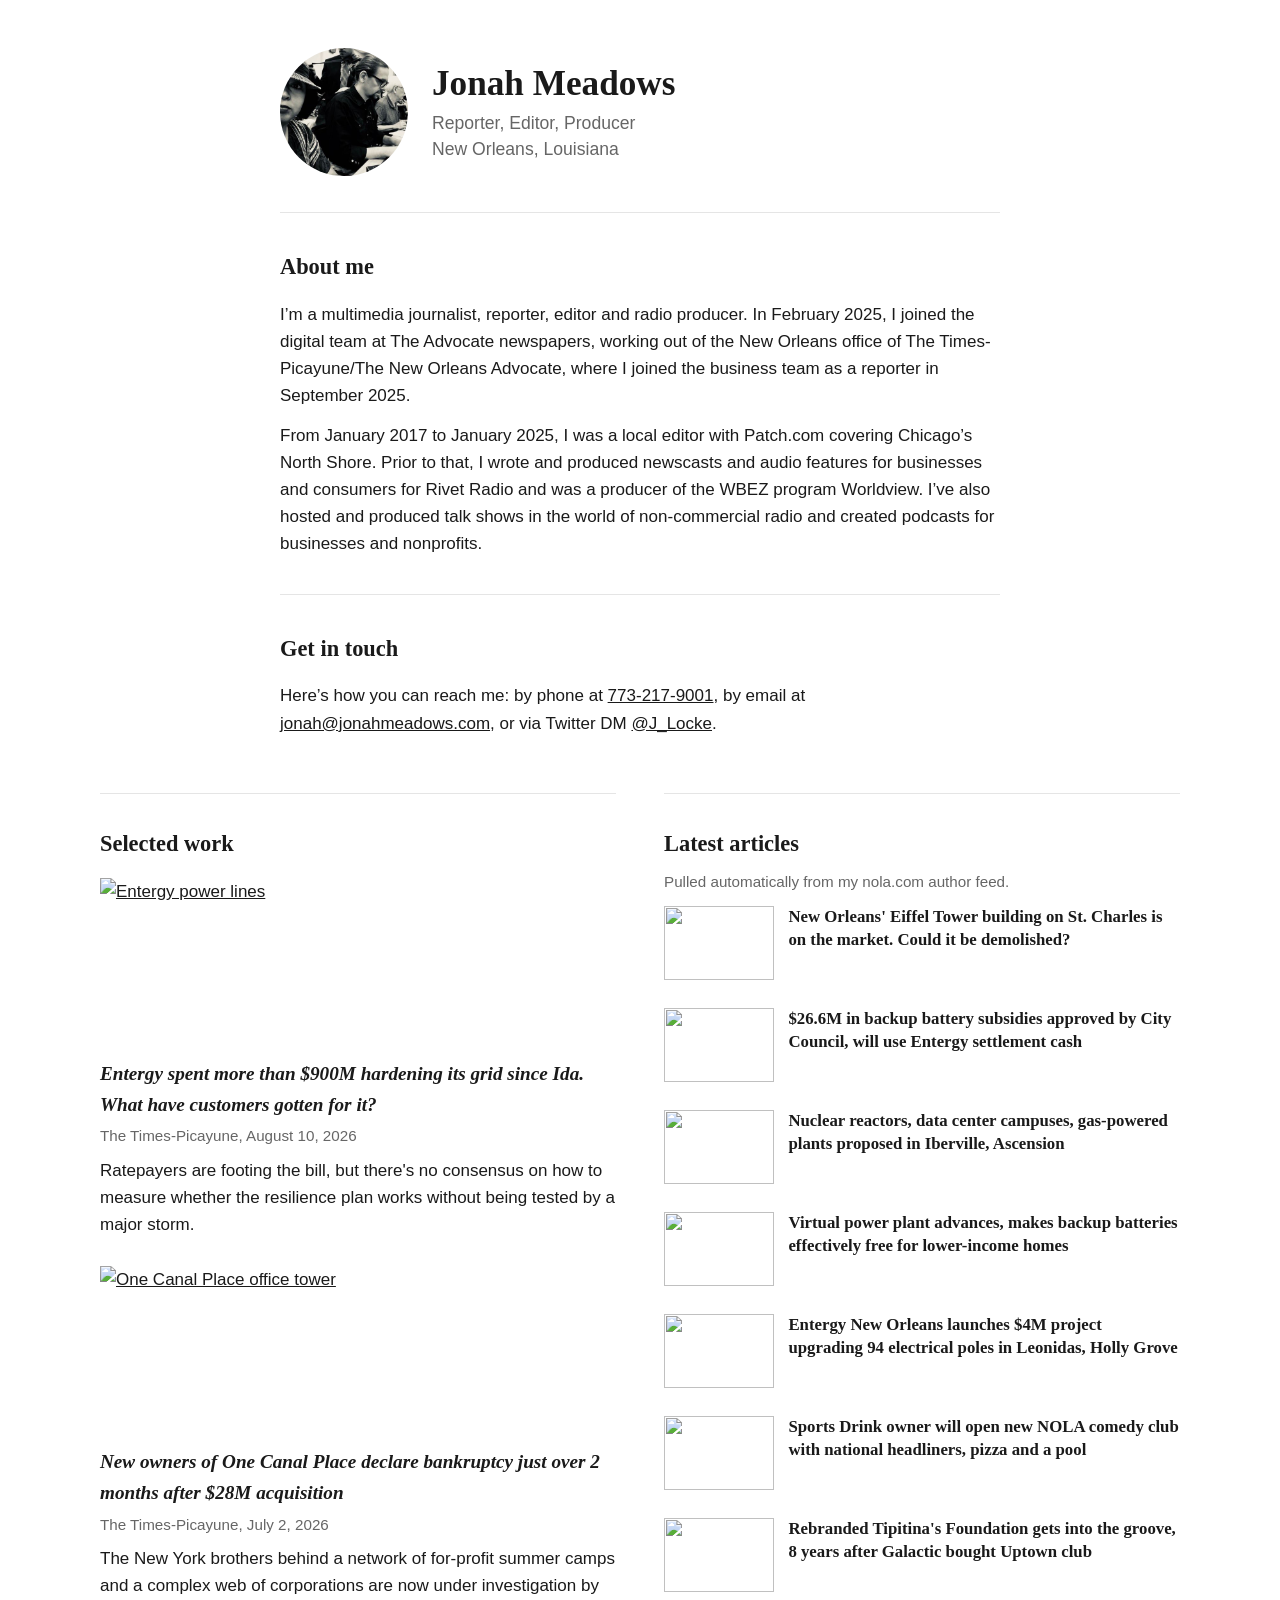
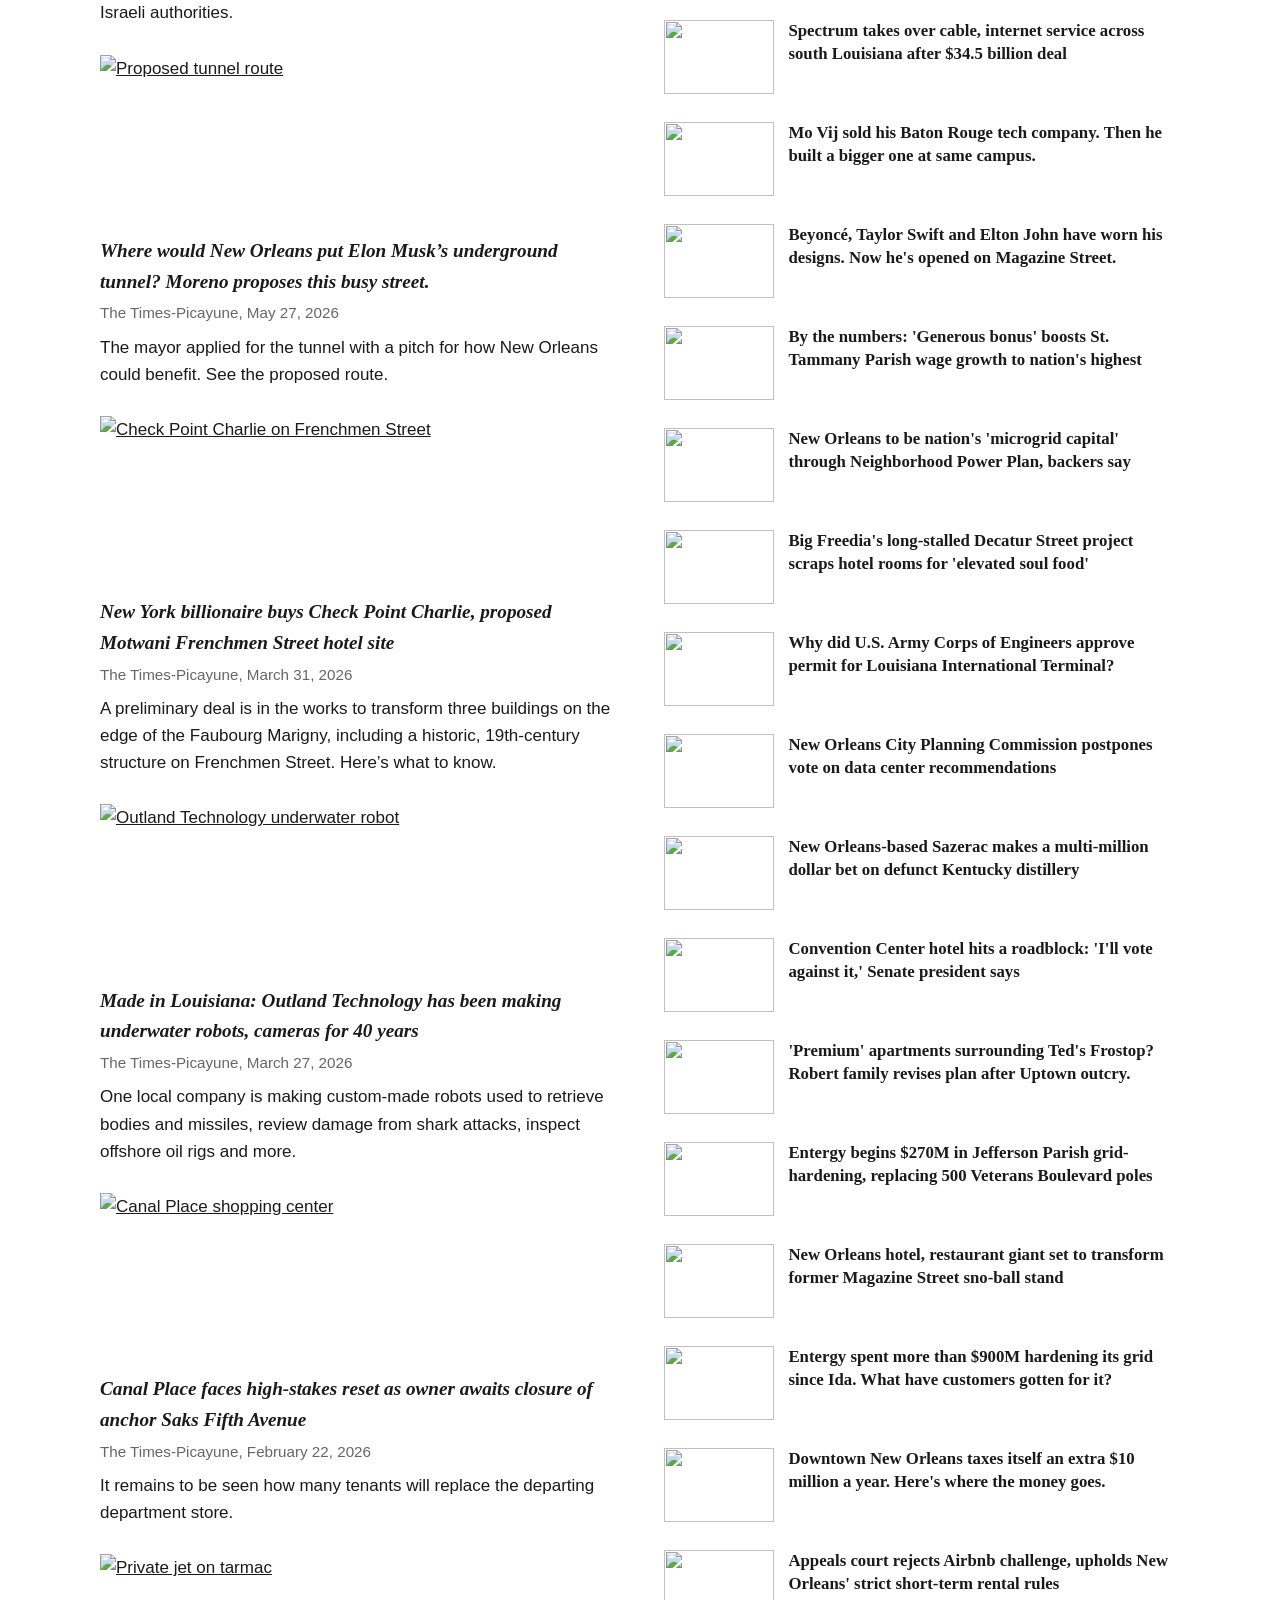
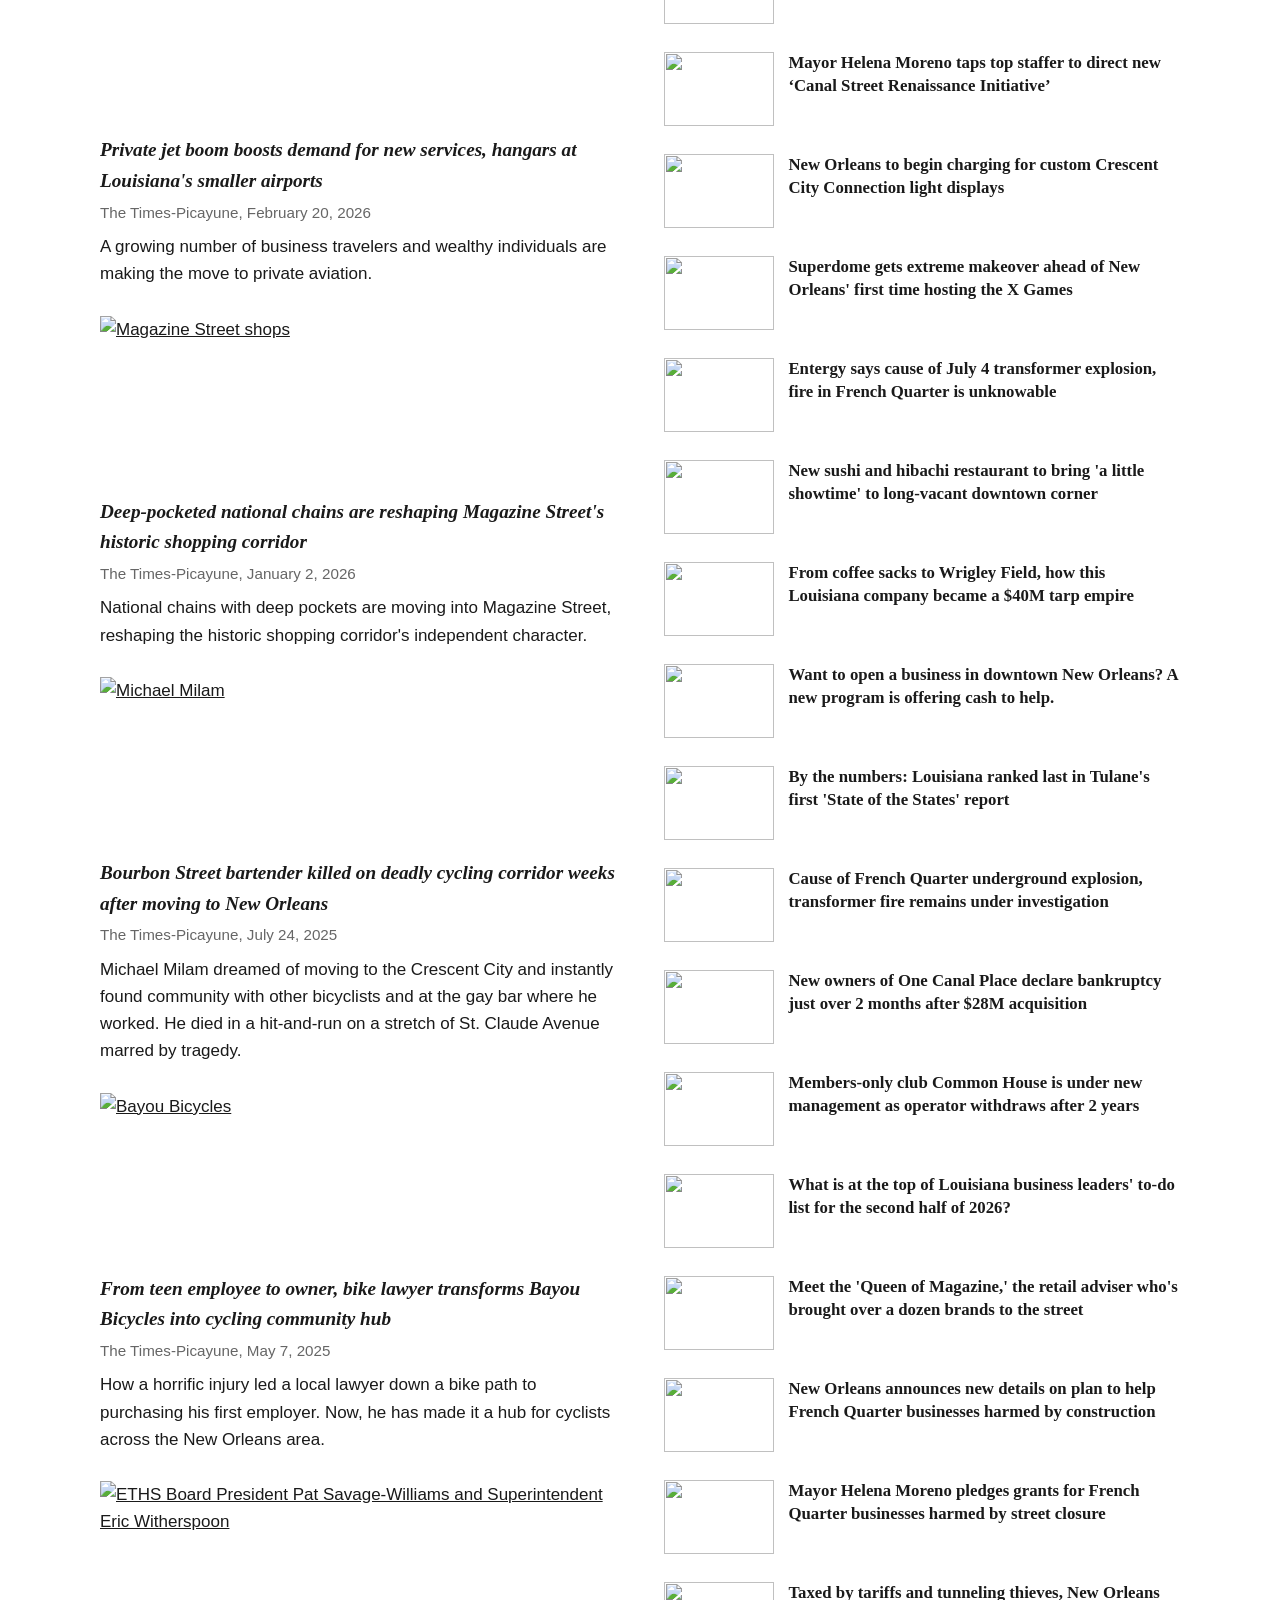
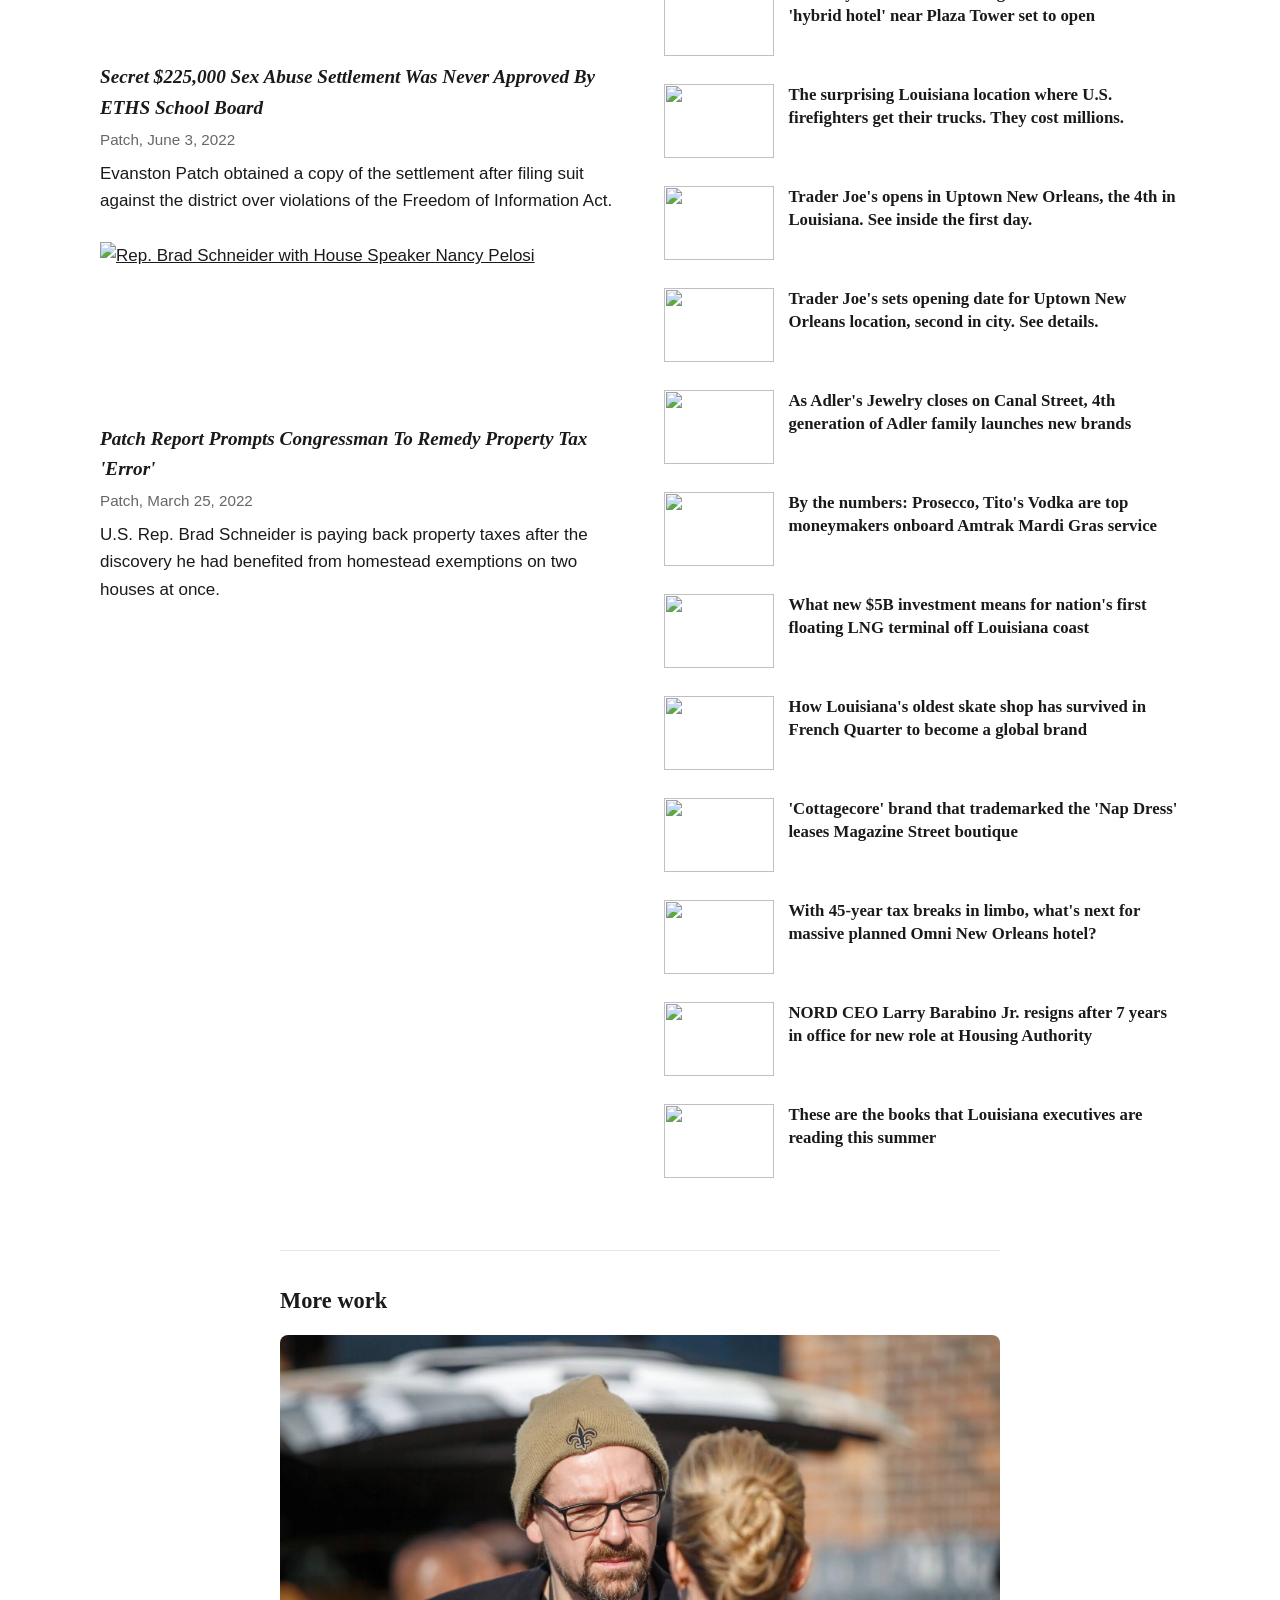
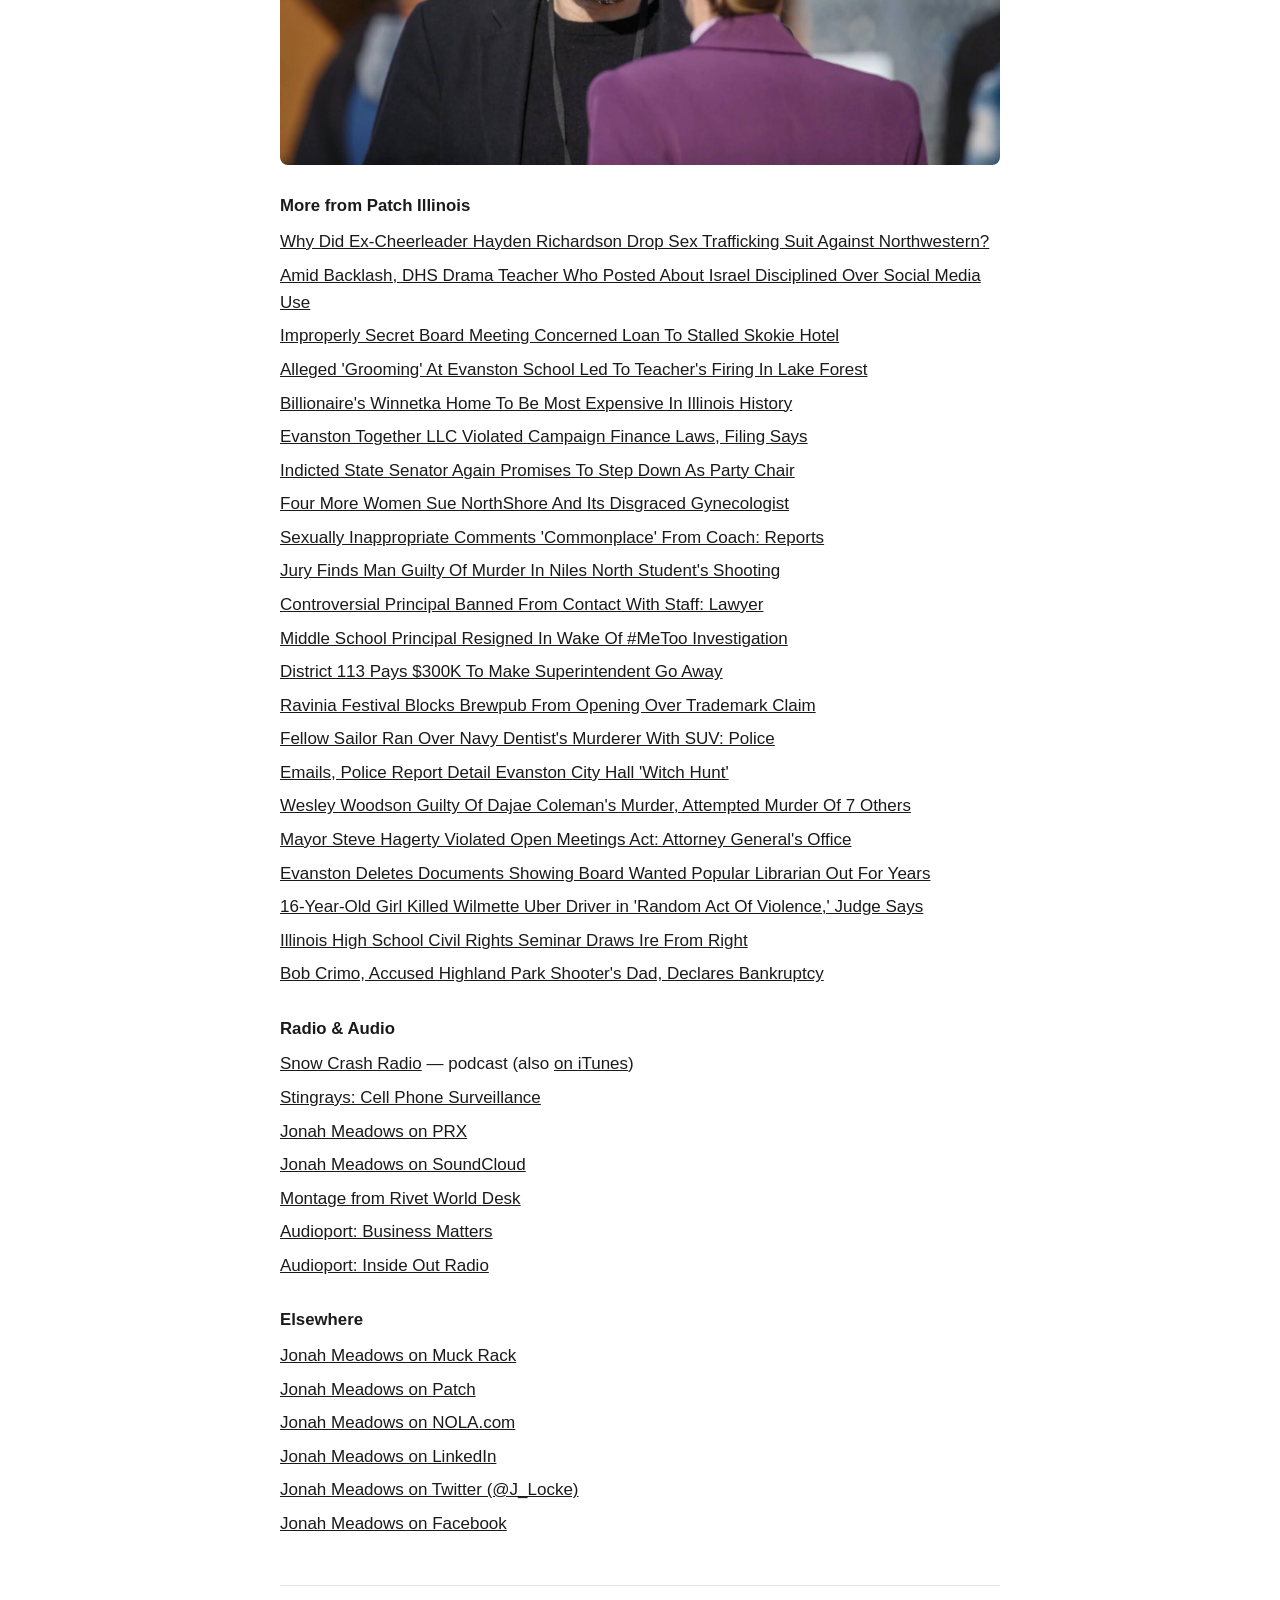
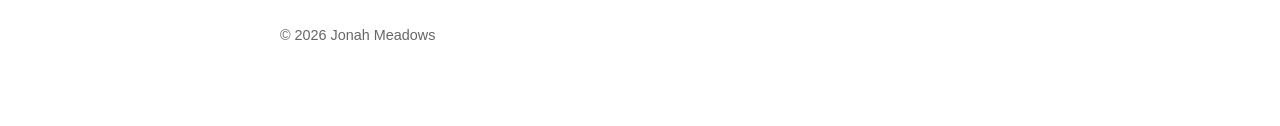
==== commit d7dfd900: "Add files via upload" ====
--- a/index.html
+++ b/index.html
@@ -112,24 +112,17 @@
     </article>
 
     <article class="feature">
-      <a href="https://www.nola.com/entertainment_life/festivals/jazz-fest-foundation-buys-cosimo-matassa-studio/article_3d6e1939-9c84-4b9b-8ea6-f1b327f3ddc1.html"><img src="https://bloximages.newyork1.vip.townnews.com/nola.com/content/tncms/assets/v3/editorial/b/3a/b3ac9431-109e-545a-b022-2b3f1d2d44e6/68096b4c4e0d5.image.jpg?crop=1779%2C934%2C0%2C72&amp;resize=1200%2C630&amp;order=crop%2Cresize" alt="Cosimo Matassa's J&amp;M Recording Studio" loading="lazy"></a>
-      <h3><a href="https://www.nola.com/entertainment_life/festivals/jazz-fest-foundation-buys-cosimo-matassa-studio/article_3d6e1939-9c84-4b9b-8ea6-f1b327f3ddc1.html">Jazz Fest Foundation buys French Quarter landmark where New Orleans hit songs were first recorded</a></h3>
-      <p class="outlet">The Times-Picayune, April 23, 2025</p>
-      <p class="desc">The nonprofit that controls the New Orleans Jazz &amp; Heritage Festival and owns WWOZ purchased a landmark of the city&rsquo;s musical history where Irma Thomas, Fats Domino and others made records. What's next for the space?</p>
+      <a href="https://patch.com/illinois/evanston/secret-225-000-settlement-was-never-approved-eths-school-board"><img src="https://patch.com/img/cdn20/users/22915293/20220603/123810/styles/patch_image/public/eths-jpg___03122754421.jpg" alt="ETHS Board President Pat Savage-Williams and Superintendent Eric Witherspoon" loading="lazy"></a>
+      <h3><a href="https://patch.com/illinois/evanston/secret-225-000-settlement-was-never-approved-eths-school-board">Secret $225,000 Sex Abuse Settlement Was Never Approved By ETHS School Board</a></h3>
+      <p class="outlet">Patch, June 3, 2022</p>
+      <p class="desc">Evanston Patch obtained a copy of the settlement after filing suit against the district over violations of the Freedom of Information Act.</p>
     </article>
 
     <article class="feature">
-      <a href="https://patch.com/illinois/evanston/why-did-northwestern-cheerleader-hayden-richardson-drop-her-lawsuit"><img src="https://patch.com/img/cdn20/users/22915293/20240830/034621/styles/patch_image/public/nu-cheer___30154530062.jpg" alt="Northwestern cheerleaders" loading="lazy"></a>
-      <h3><a href="https://patch.com/illinois/evanston/why-did-northwestern-cheerleader-hayden-richardson-drop-her-lawsuit">Why Did Ex-Cheerleader Hayden Richardson Drop Sex Trafficking Suit Against Northwestern?</a></h3>
-      <p class="outlet">Patch, August 30, 2024</p>
-      <p class="desc">Court filings reveal the circumstances behind a recent attorney swap, discovery disputes and the destruction of a key piece of evidence.</p>
-    </article>
-
-    <article class="feature">
-      <a href="https://patch.com/illinois/highlandpark/antisemitism-allegations-drama-teacher-disciplined-social-media"><img src="https://patch.com/img/cdn20/users/22915293/20240308/051447/styles/patch_image/public/deerfield-high-school-jonah-meadows-cropped___08162830718.jpg" alt="Deerfield High School" loading="lazy"></a>
-      <h3><a href="https://patch.com/illinois/highlandpark/antisemitism-allegations-drama-teacher-disciplined-social-media">Amid Backlash, DHS Drama Teacher Who Posted About Israel Disciplined Over Social Media Use</a></h3>
-      <p class="outlet">Patch, March 8, 2024</p>
-      <p class="desc">Supporters of on-leave Deerfield High School Theatre Director Britnee Kenyon say they were called antisemites and "Jewish Hamas supporters."</p>
+      <a href="https://patch.com/illinois/highlandpark/patch-report-prompts-congressman-remedy-property-tax-error"><img src="https://patch.com/img/cdn20/ap/22915293/20220325/055852/styles/patch_image/public/ap19003755477969___25175512559.jpg" alt="Rep. Brad Schneider with House Speaker Nancy Pelosi" loading="lazy"></a>
+      <h3><a href="https://patch.com/illinois/highlandpark/patch-report-prompts-congressman-remedy-property-tax-error">Patch Report Prompts Congressman To Remedy Property Tax 'Error'</a></h3>
+      <p class="outlet">Patch, March 25, 2022</p>
+      <p class="desc">U.S. Rep. Brad Schneider is paying back property taxes after the discovery he had benefited from homestead exemptions on two houses at once.</p>
     </article>
 
   </section>
@@ -149,11 +142,11 @@
 
     <h3>More from Patch Illinois</h3>
     <ul>
+      <li><a href="https://patch.com/illinois/evanston/why-did-northwestern-cheerleader-hayden-richardson-drop-her-lawsuit">Why Did Ex-Cheerleader Hayden Richardson Drop Sex Trafficking Suit Against Northwestern?</a></li>
+      <li><a href="https://patch.com/illinois/highlandpark/antisemitism-allegations-drama-teacher-disciplined-social-media">Amid Backlash, DHS Drama Teacher Who Posted About Israel Disciplined Over Social Media Use</a></li>
       <li><a href="https://patch.com/illinois/skokie/improperly-secret-board-meeting-concerned-loan-stalled-skokie-hotel">Improperly Secret Board Meeting Concerned Loan To Stalled Skokie Hotel</a></li>
       <li><a href="https://patch.com/illinois/lakeforest/alleged-grooming-evanston-school-led-firing-lake-forest">Alleged 'Grooming' At Evanston School Led To Teacher's Firing In Lake Forest</a></li>
       <li><a href="https://patch.com/illinois/winnetka/billionaires-winnetka-home-be-most-expensive-illinois-history">Billionaire's Winnetka Home To Be Most Expensive In Illinois History</a></li>
-      <li><a href="https://patch.com/illinois/evanston/secret-225-000-settlement-was-never-approved-eths-school-board">Secret $225,000 Sex Abuse Settlement Was Never Approved By ETHS School Board</a></li>
-      <li><a href="https://patch.com/illinois/highlandpark/patch-report-prompts-congressman-remedy-property-tax-error">Patch Report Prompts Congressman To Remedy Property Tax 'Error'</a></li>
       <li><a href="https://patch.com/illinois/evanston/evanston-together-violated-campaign-finance-laws-filing-suggests">Evanston Together LLC Violated Campaign Finance Laws, Filing Says</a></li>
       <li><a href="https://patch.com/illinois/lakeforest/indicted-state-senator-promises-resign-party-post-4-weeks">Indicted State Senator Again Promises To Step Down As Party Chair</a></li>
       <li><a href="https://patch.com/illinois/skokie/four-more-women-sue-northshore-its-disgraced-gynecologist">Four More Women Sue NorthShore And Its Disgraced Gynecologist</a></li>
--- a/styles.css
+++ b/styles.css
@@ -63,7 +63,7 @@
   width: 128px;
   height: 128px;
   object-fit: cover;
-  object-position: 35% 35%;
+  object-position: 60% 35%;
   border-radius: 50%;
   flex: 0 0 128px;
 }
@@ -86,8 +86,9 @@
   margin: 2.25rem 0;
 }
 
-/* The <hr> above About me is the separator, so the h2 needs no top border */
-#about h2 {
+/* The <hr> above About me / Get in touch is the separator, so those h2s need no top border */
+#about h2,
+#contact h2 {
   border-top: none;
   padding-top: 0;
   margin-top: 0;
@@ -171,7 +172,7 @@
   display: flex;
   gap: 0.9rem;
   align-items: flex-start;
-  margin-bottom: 1.25rem;
+  margin-bottom: 1.75rem;
 }
 
 #latest-articles .thumb {
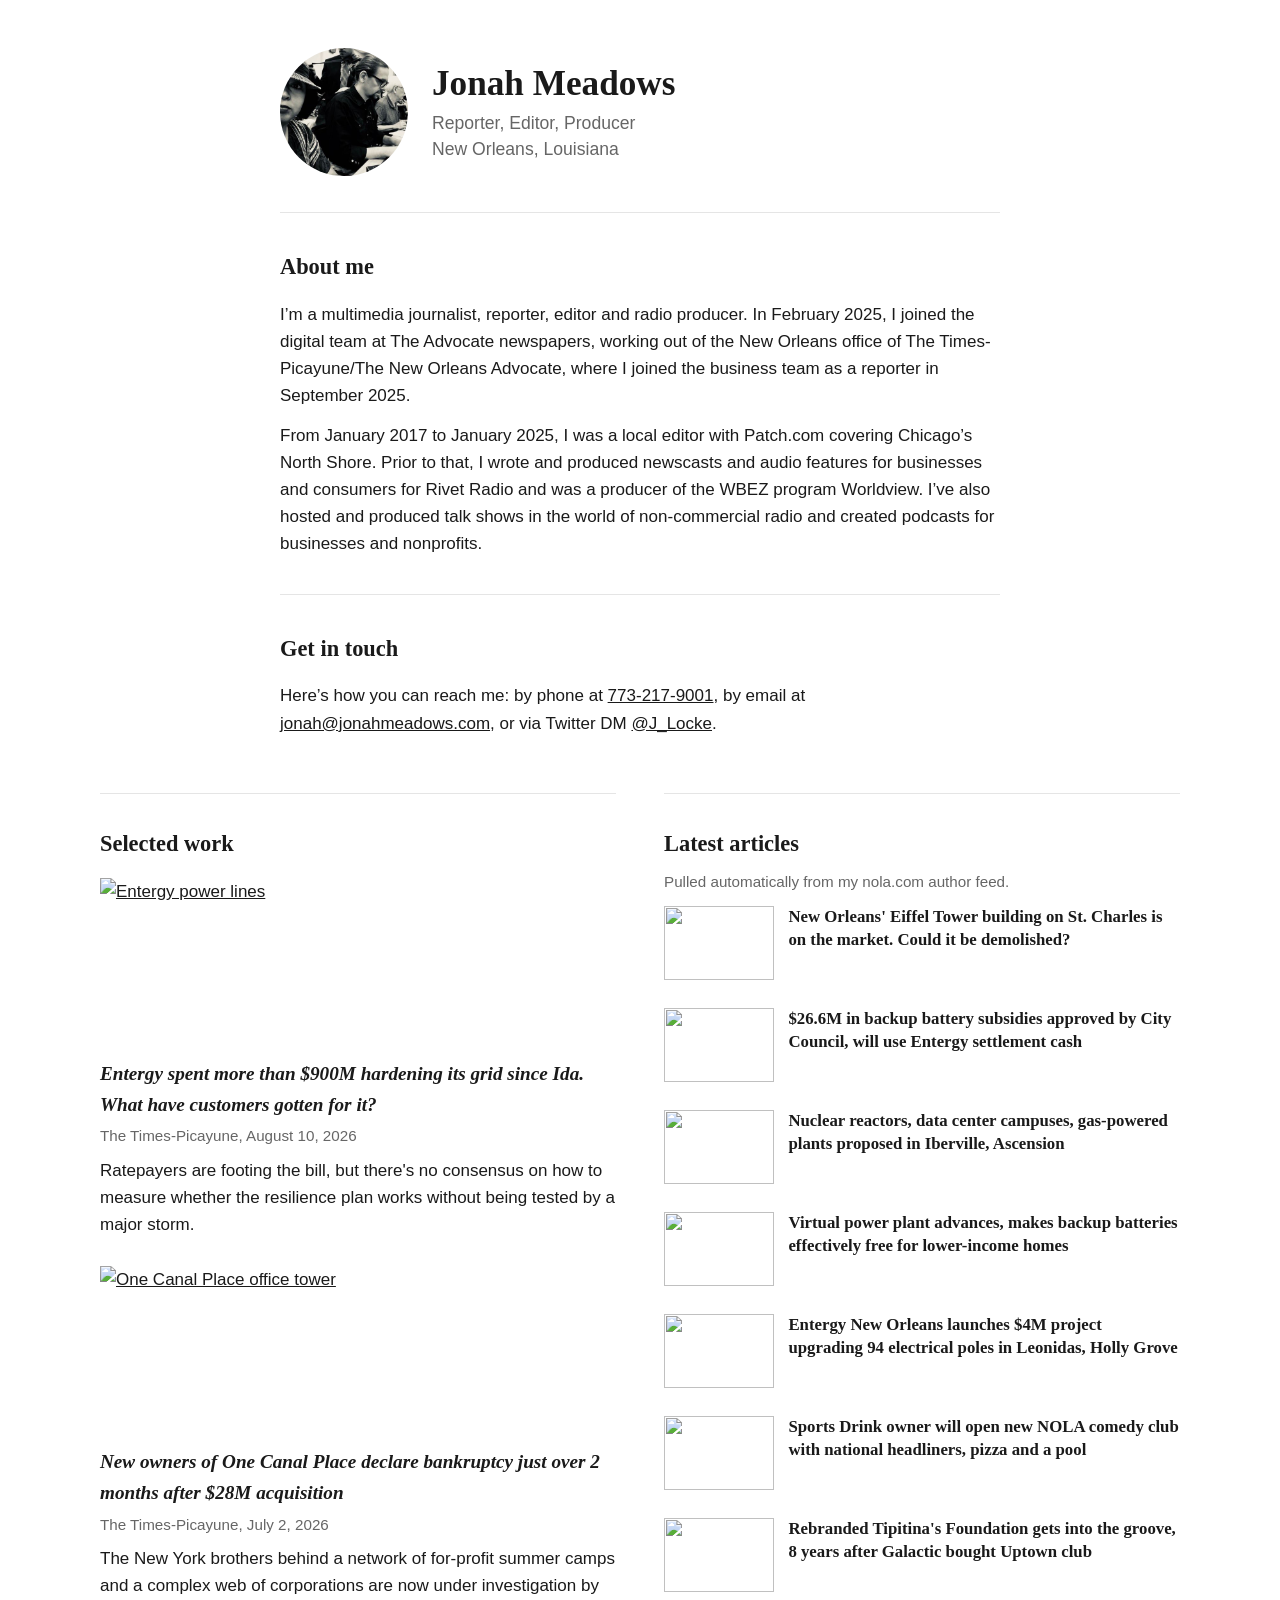
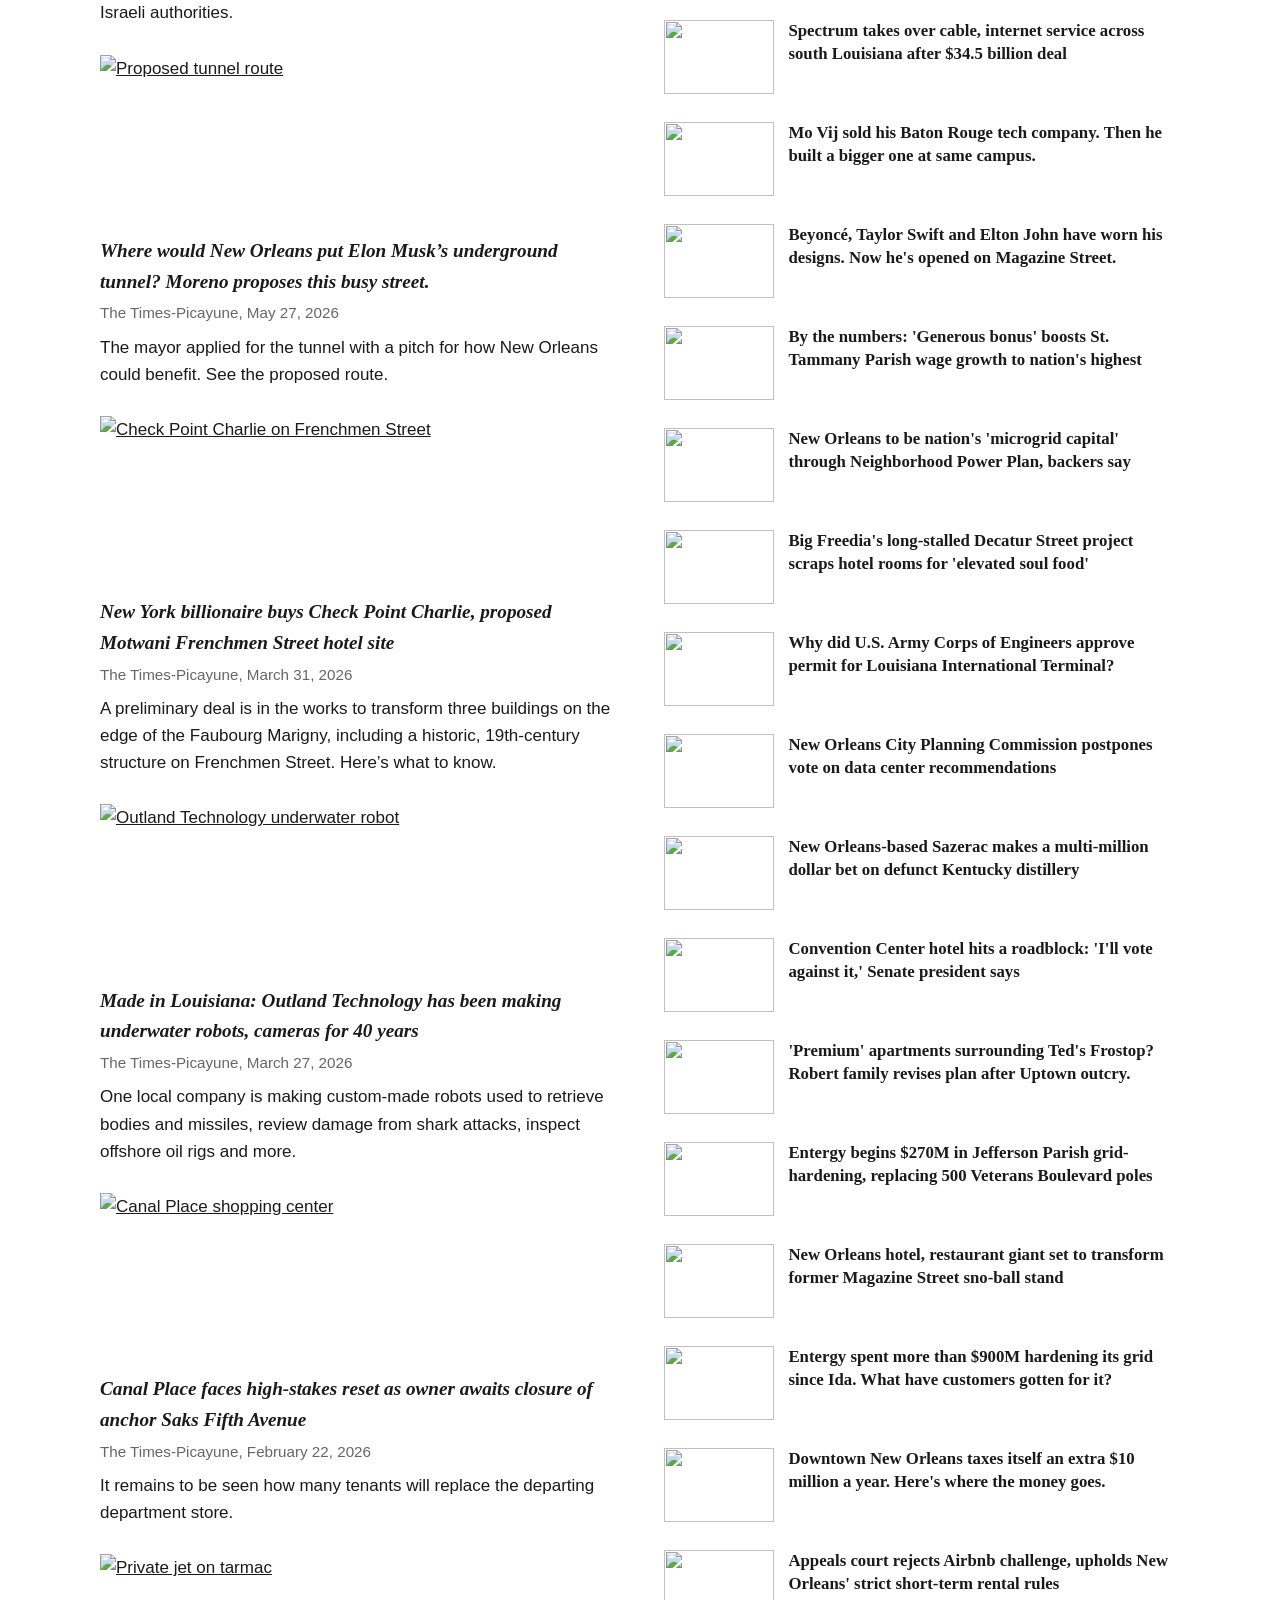
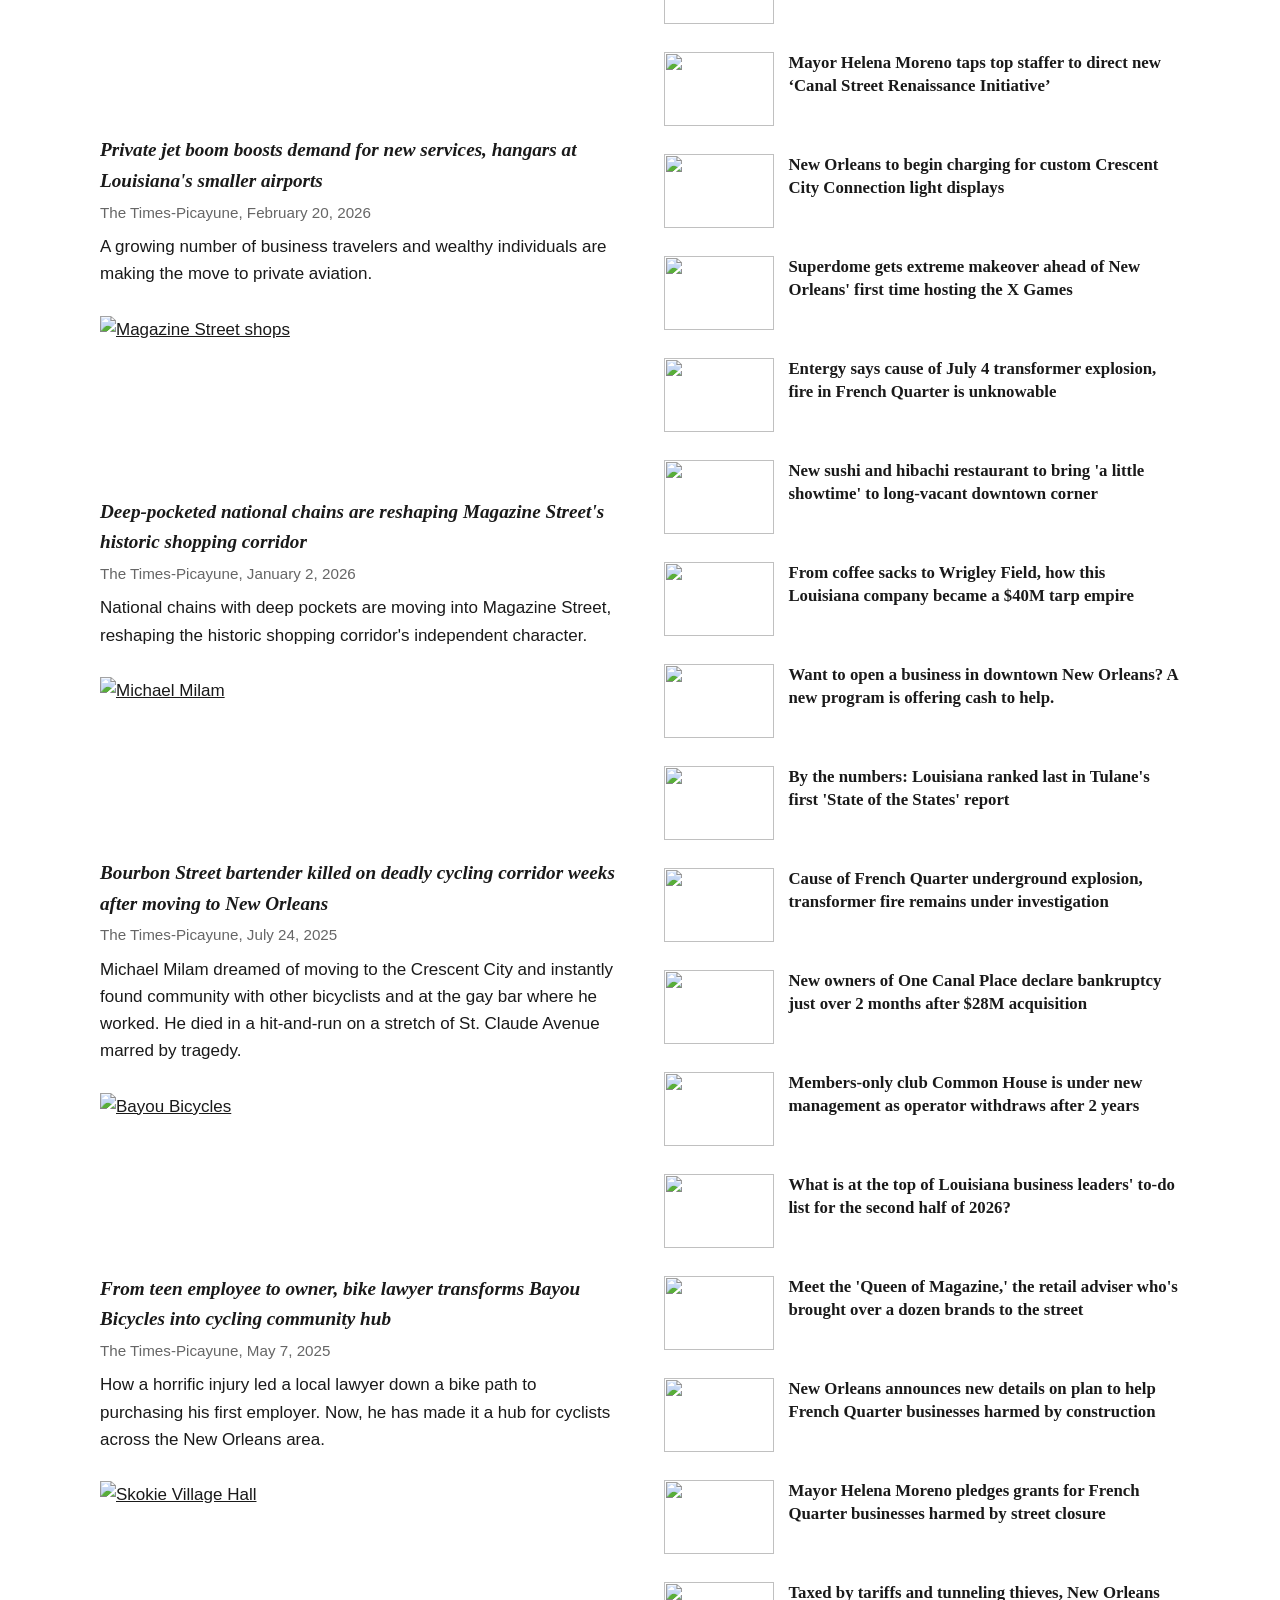
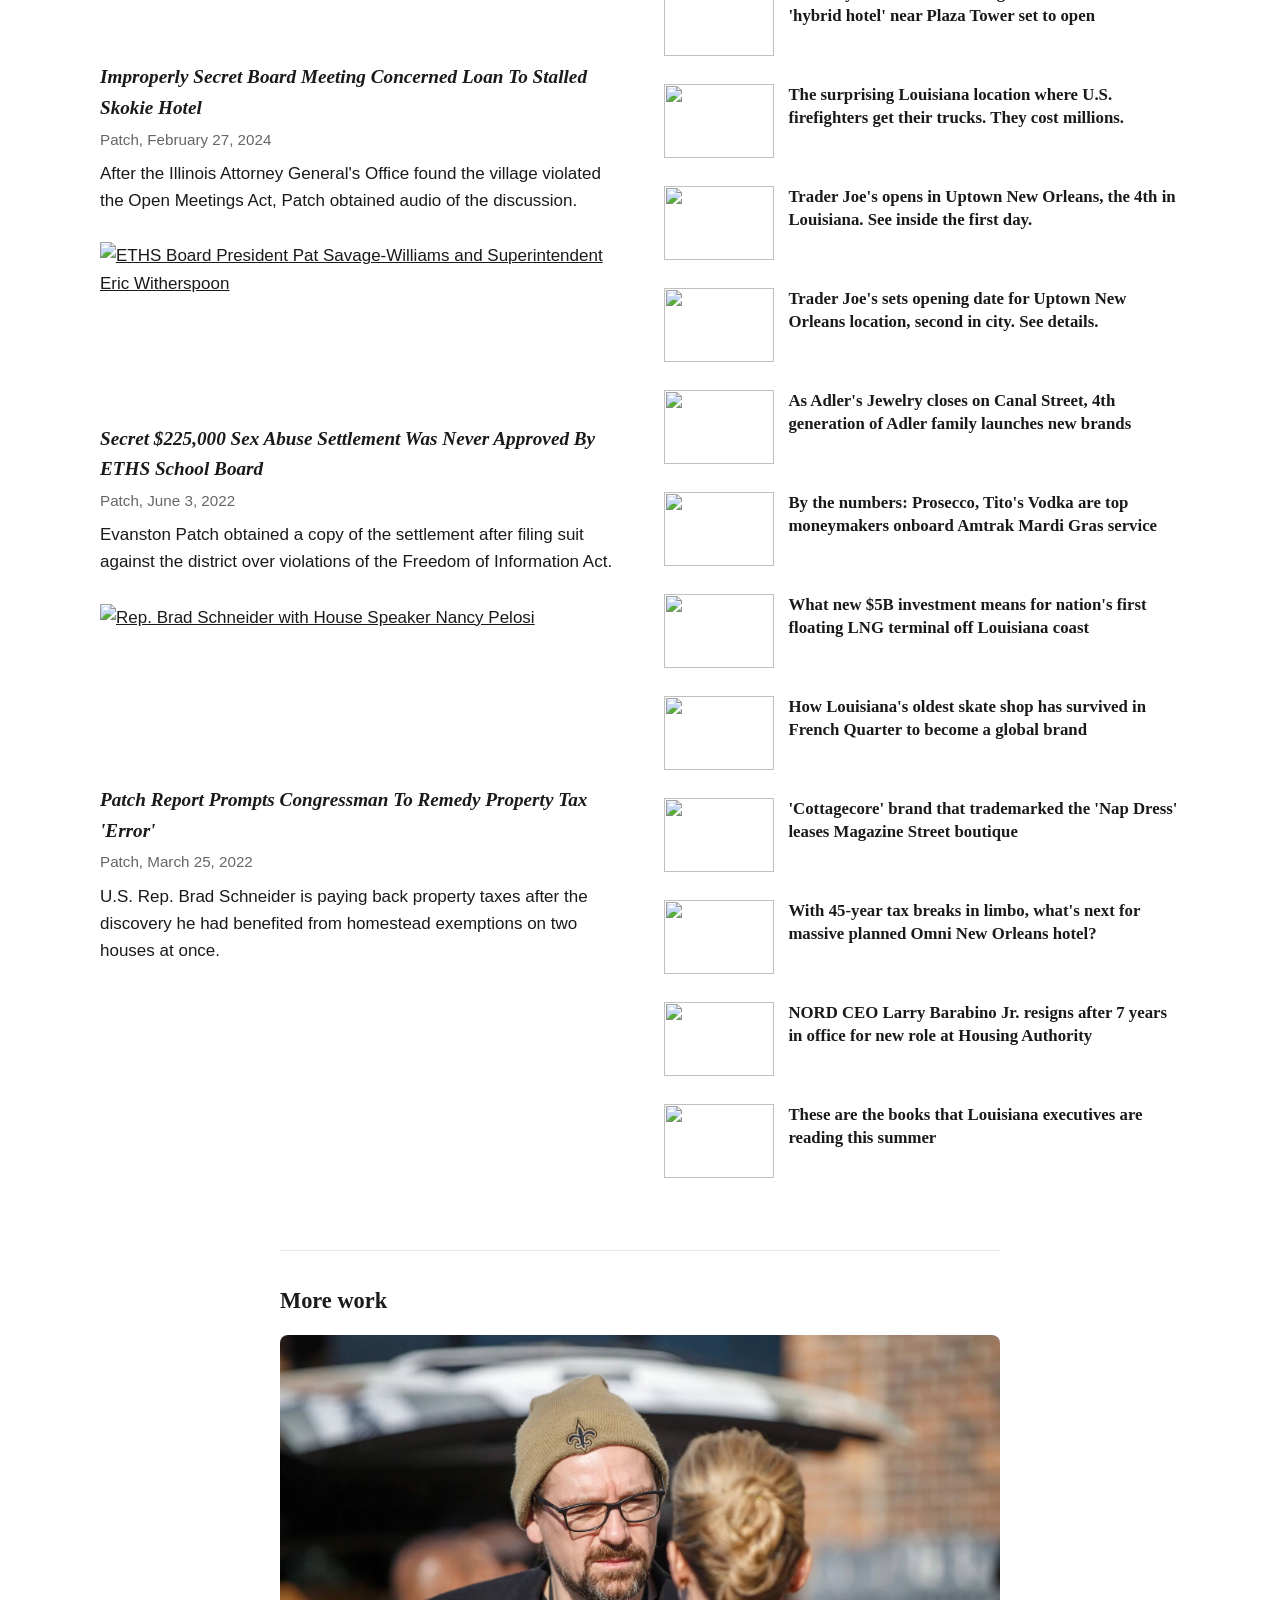
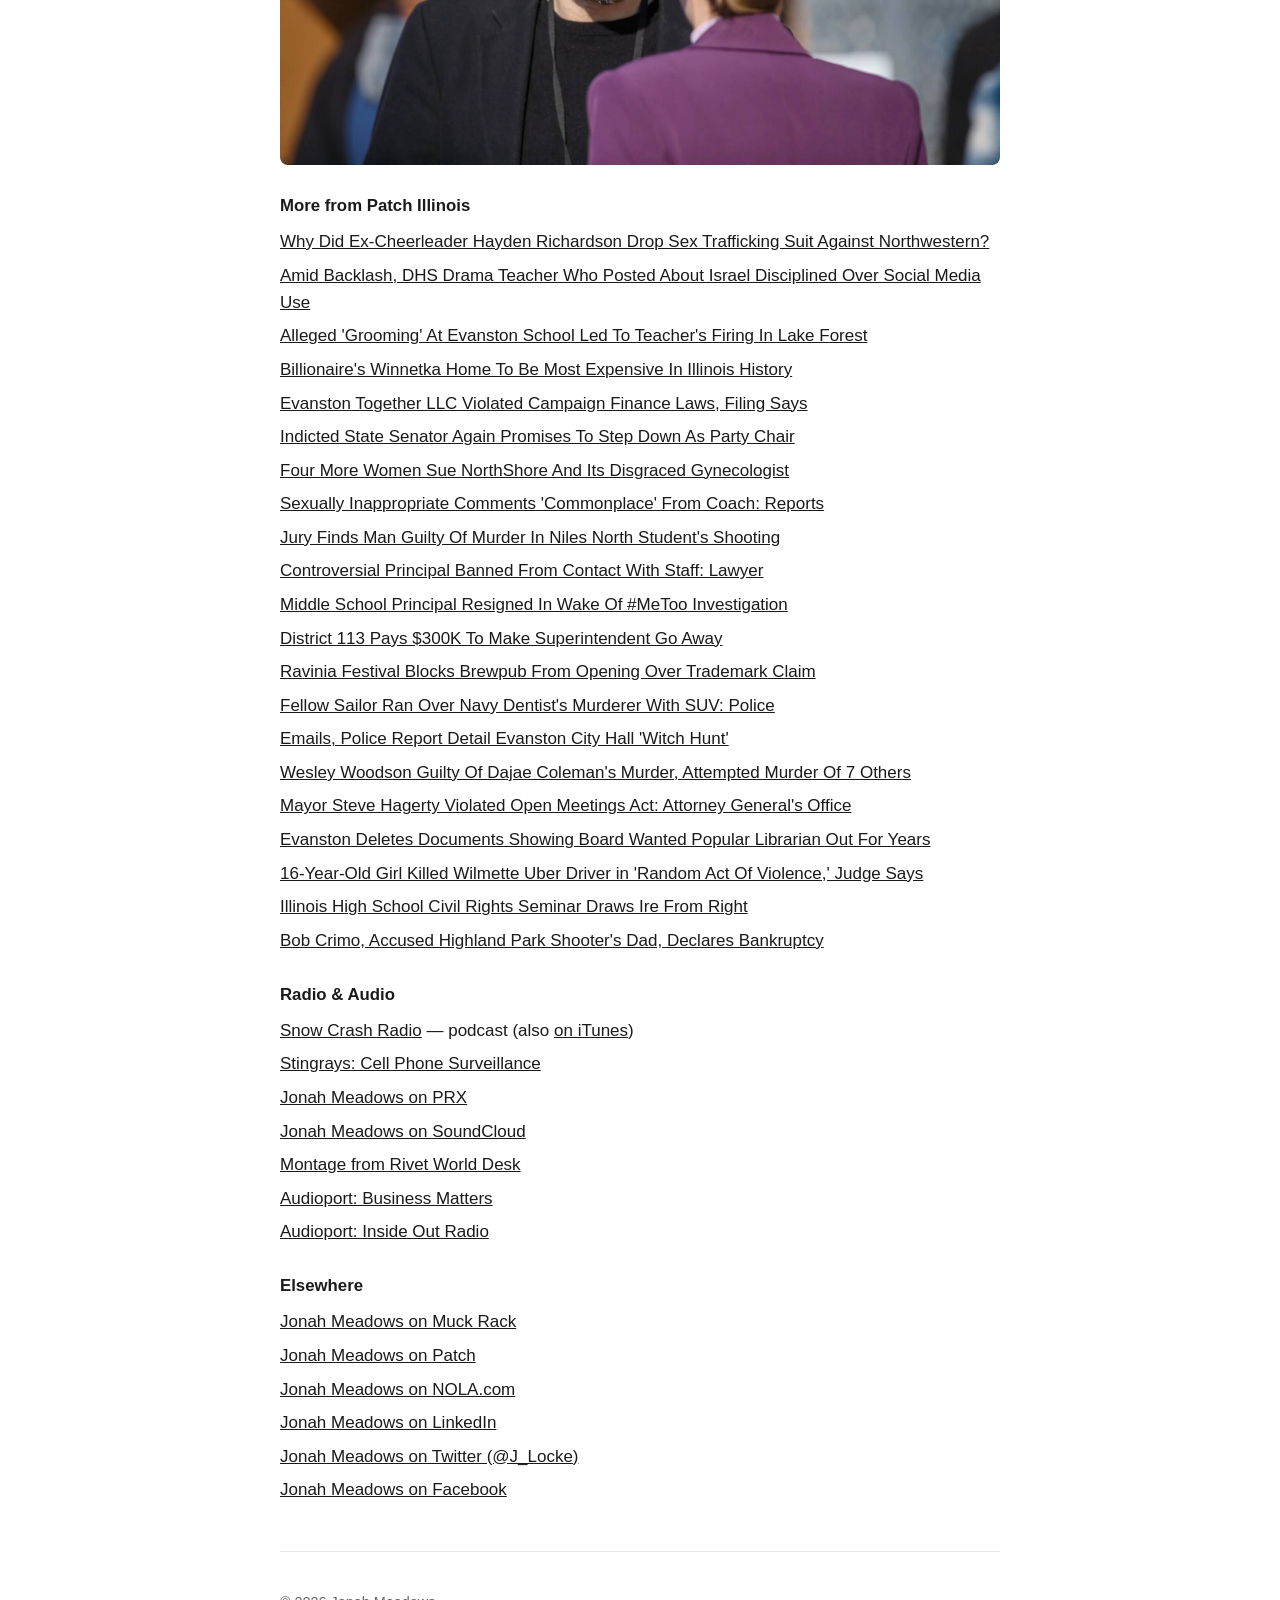
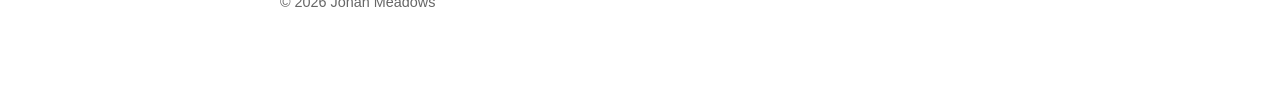
==== commit ca76efe5: "Add files via upload" ====
--- a/index.html
+++ b/index.html
@@ -112,6 +112,13 @@
     </article>
 
     <article class="feature">
+      <a href="https://patch.com/illinois/skokie/improperly-secret-board-meeting-concerned-loan-stalled-skokie-hotel"><img src="https://patch.com/img/cdn20/users/22915293/20240227/053018/styles/patch_image/public/skokie-village-hall___27170043866.jpg" alt="Skokie Village Hall" loading="lazy"></a>
+      <h3><a href="https://patch.com/illinois/skokie/improperly-secret-board-meeting-concerned-loan-stalled-skokie-hotel">Improperly Secret Board Meeting Concerned Loan To Stalled Skokie Hotel</a></h3>
+      <p class="outlet">Patch, February 27, 2024</p>
+      <p class="desc">After the Illinois Attorney General's Office found the village violated the Open Meetings Act, Patch obtained audio of the discussion.</p>
+    </article>
+
+    <article class="feature">
       <a href="https://patch.com/illinois/evanston/secret-225-000-settlement-was-never-approved-eths-school-board"><img src="https://patch.com/img/cdn20/users/22915293/20220603/123810/styles/patch_image/public/eths-jpg___03122754421.jpg" alt="ETHS Board President Pat Savage-Williams and Superintendent Eric Witherspoon" loading="lazy"></a>
       <h3><a href="https://patch.com/illinois/evanston/secret-225-000-settlement-was-never-approved-eths-school-board">Secret $225,000 Sex Abuse Settlement Was Never Approved By ETHS School Board</a></h3>
       <p class="outlet">Patch, June 3, 2022</p>
@@ -144,7 +151,6 @@
     <ul>
       <li><a href="https://patch.com/illinois/evanston/why-did-northwestern-cheerleader-hayden-richardson-drop-her-lawsuit">Why Did Ex-Cheerleader Hayden Richardson Drop Sex Trafficking Suit Against Northwestern?</a></li>
       <li><a href="https://patch.com/illinois/highlandpark/antisemitism-allegations-drama-teacher-disciplined-social-media">Amid Backlash, DHS Drama Teacher Who Posted About Israel Disciplined Over Social Media Use</a></li>
-      <li><a href="https://patch.com/illinois/skokie/improperly-secret-board-meeting-concerned-loan-stalled-skokie-hotel">Improperly Secret Board Meeting Concerned Loan To Stalled Skokie Hotel</a></li>
       <li><a href="https://patch.com/illinois/lakeforest/alleged-grooming-evanston-school-led-firing-lake-forest">Alleged 'Grooming' At Evanston School Led To Teacher's Firing In Lake Forest</a></li>
       <li><a href="https://patch.com/illinois/winnetka/billionaires-winnetka-home-be-most-expensive-illinois-history">Billionaire's Winnetka Home To Be Most Expensive In Illinois History</a></li>
       <li><a href="https://patch.com/illinois/evanston/evanston-together-violated-campaign-finance-laws-filing-suggests">Evanston Together LLC Violated Campaign Finance Laws, Filing Says</a></li>
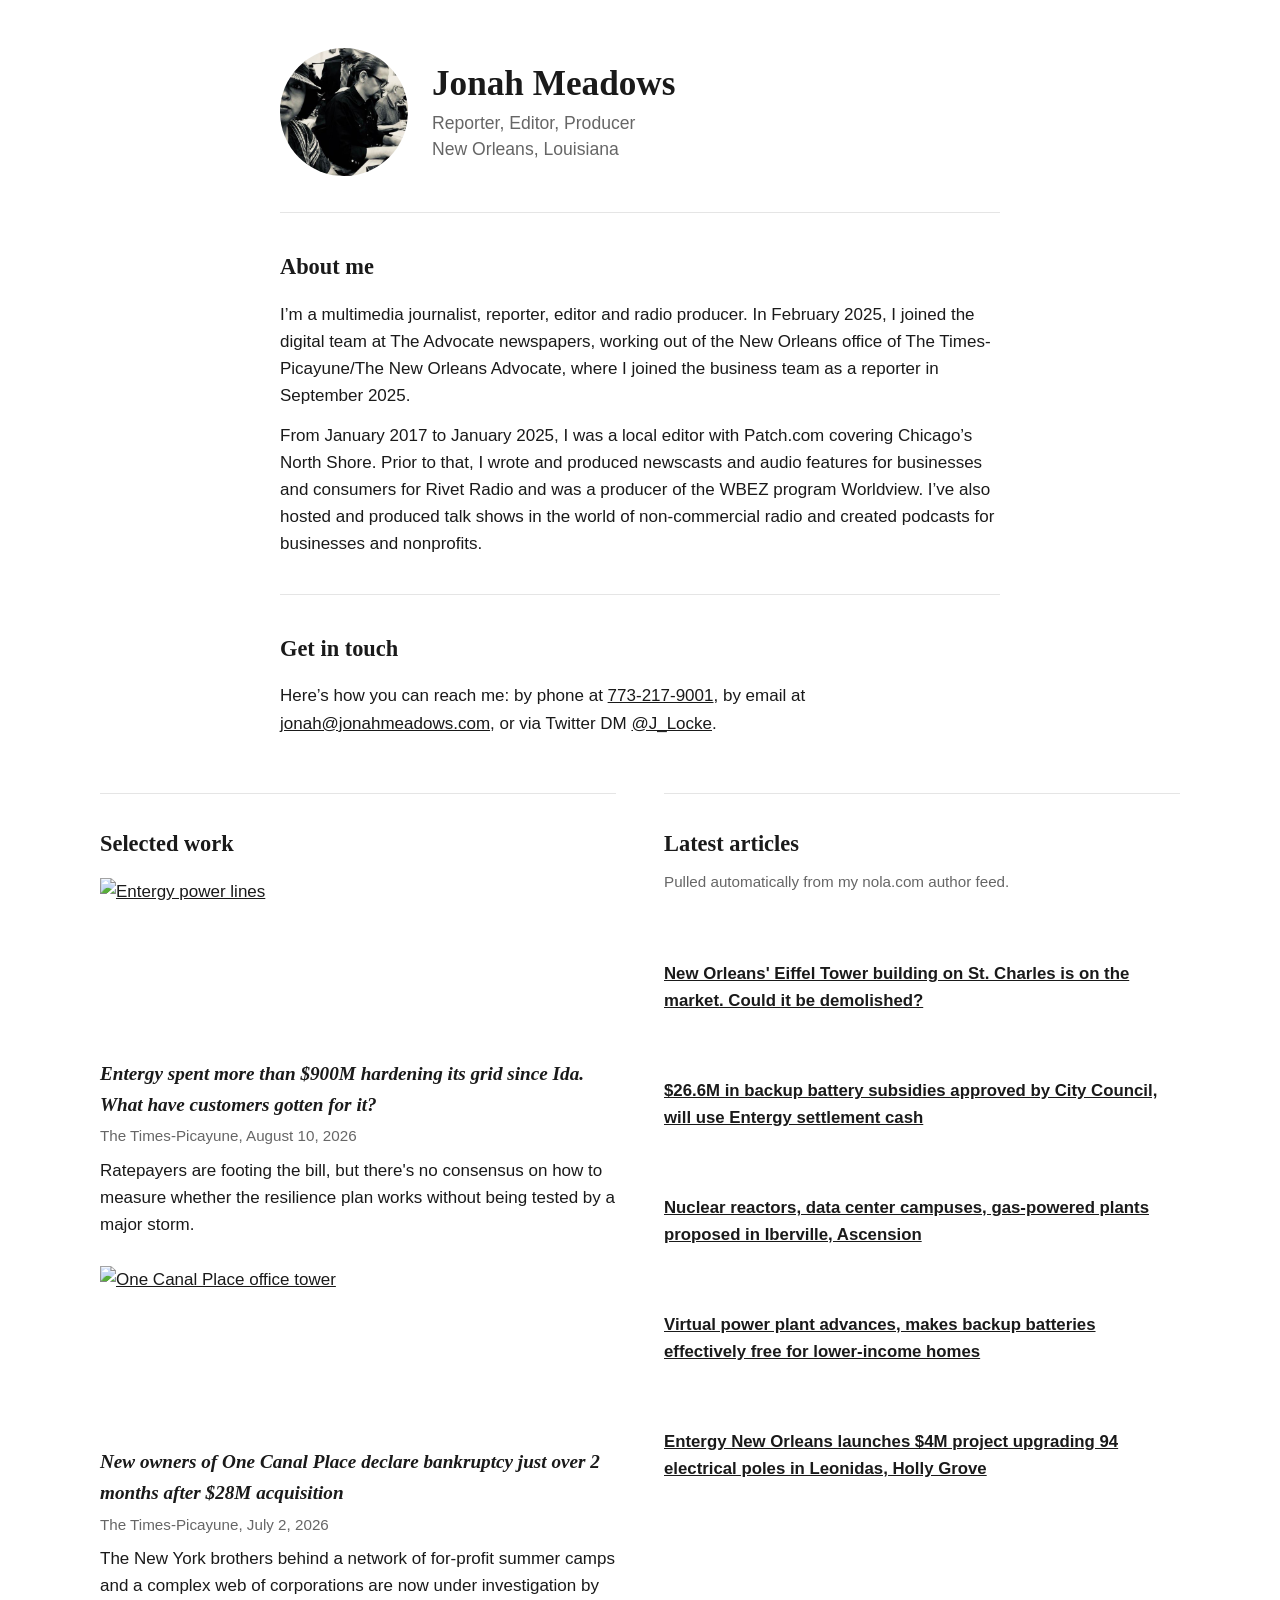
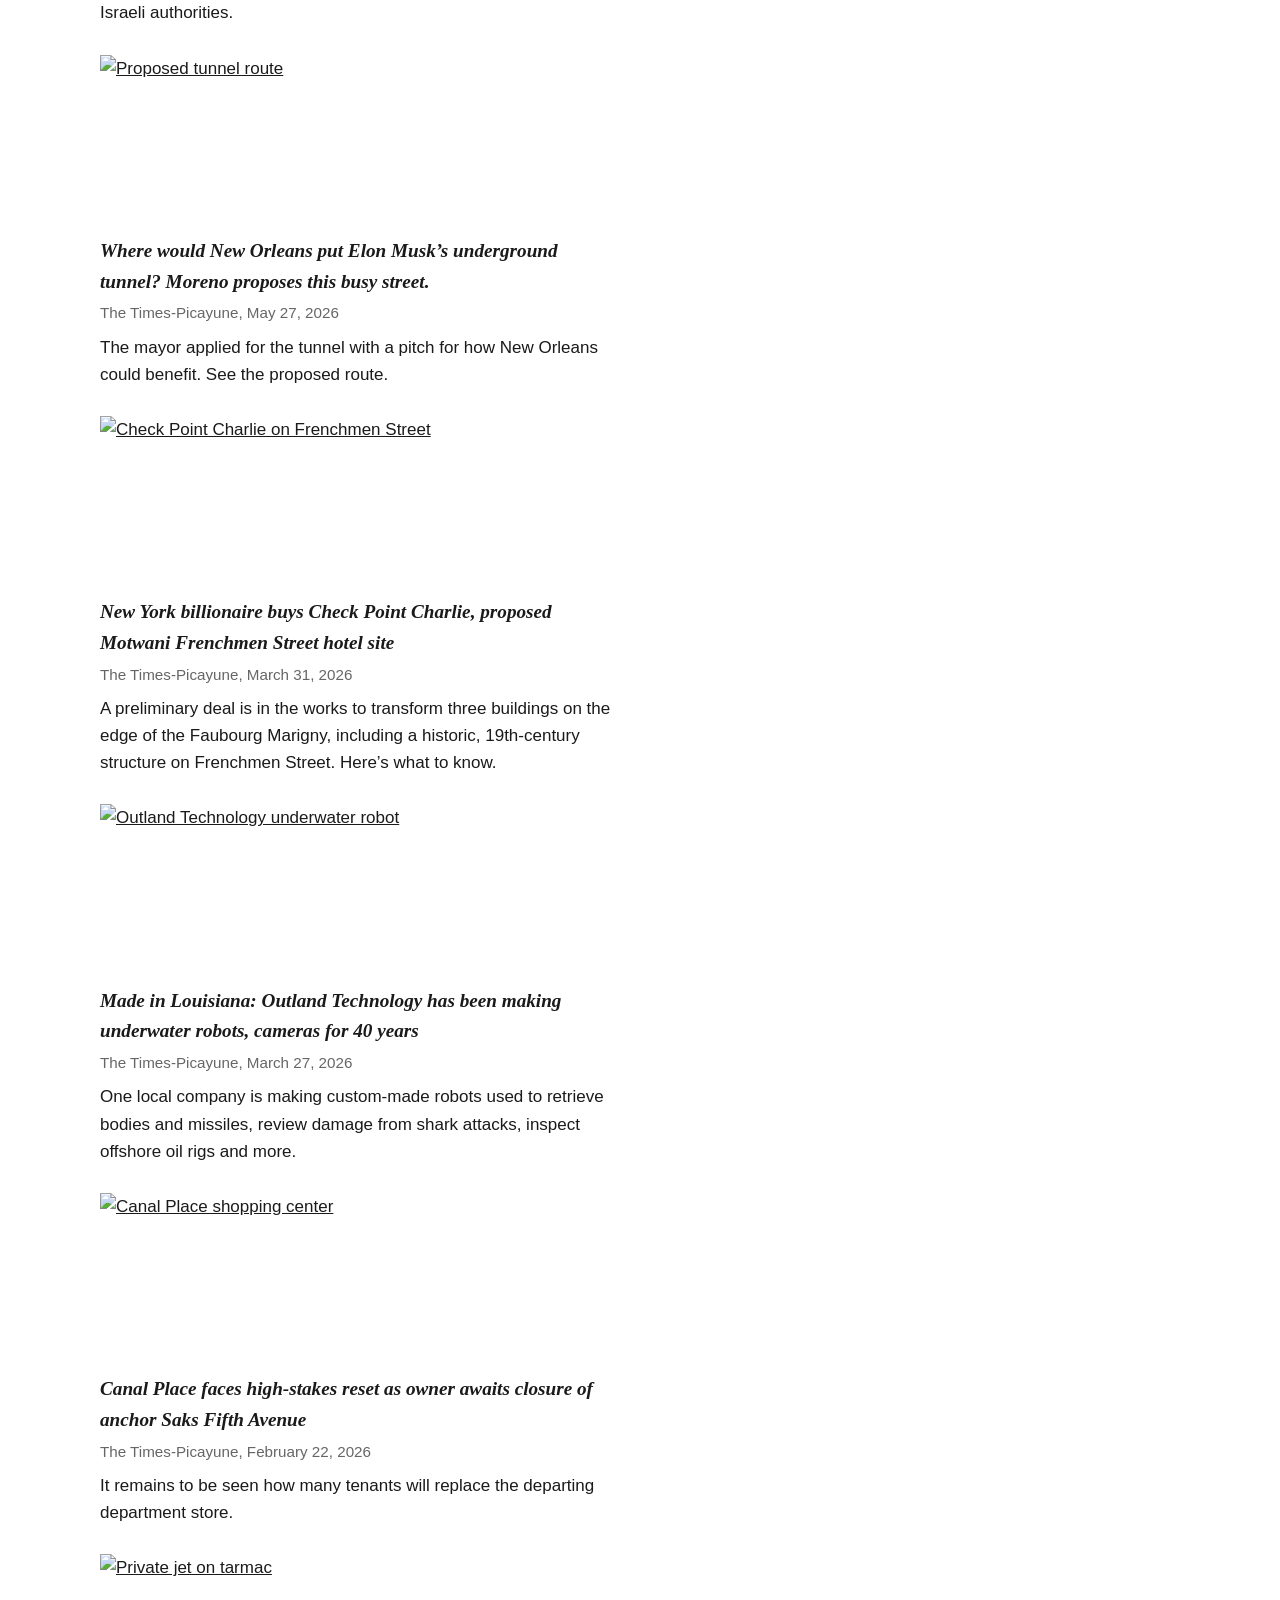
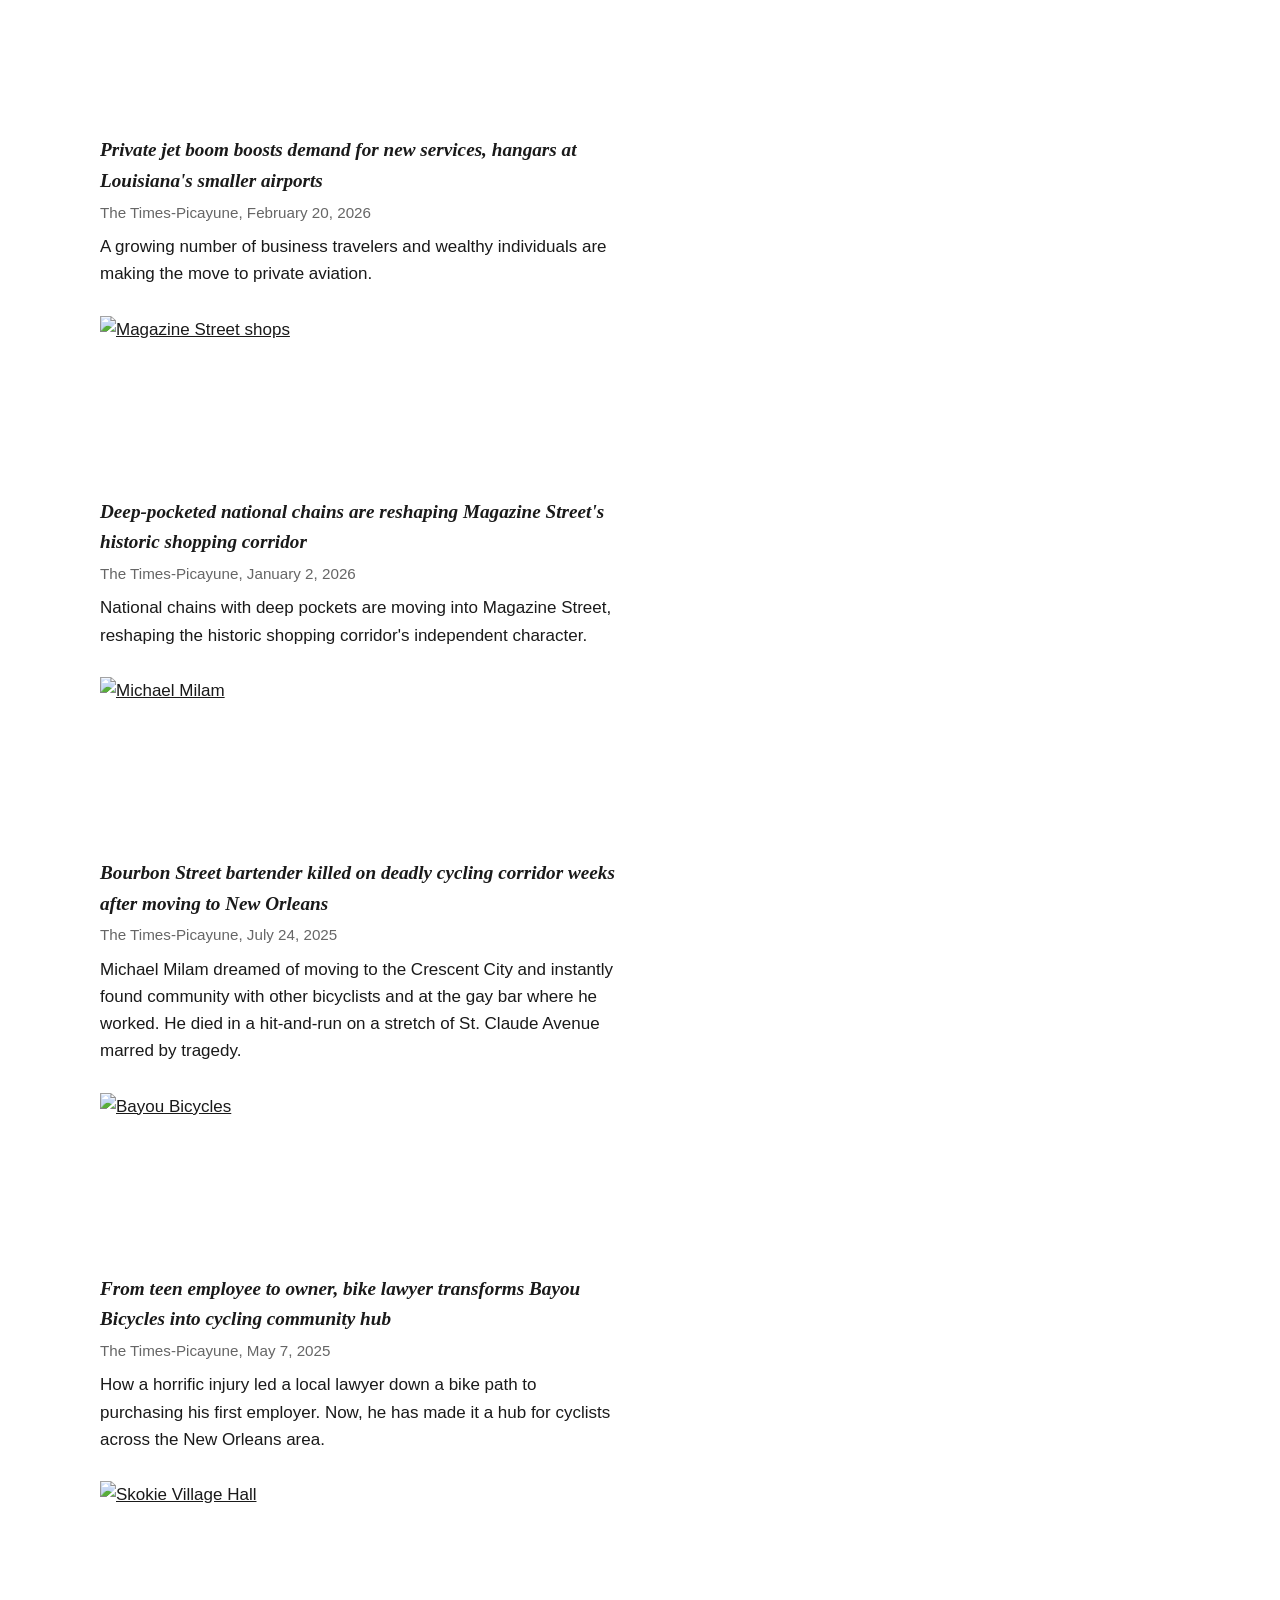
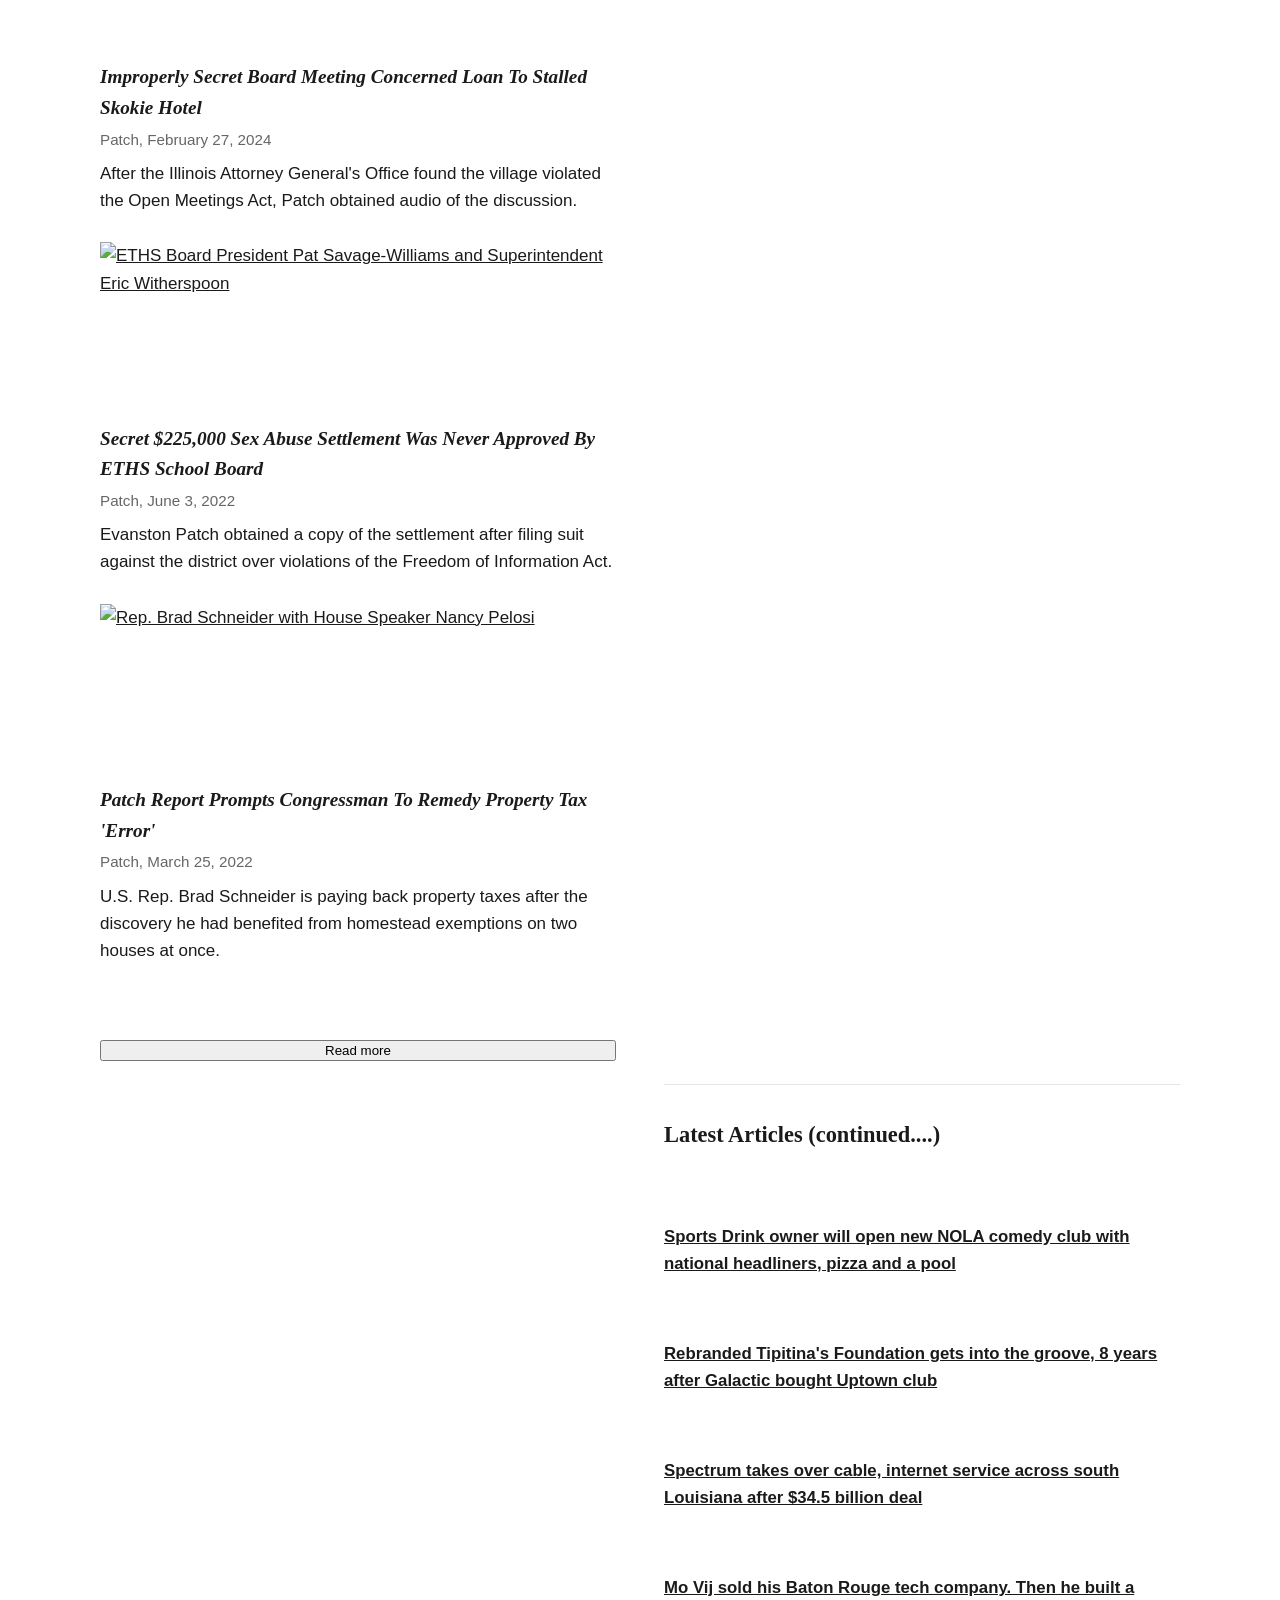
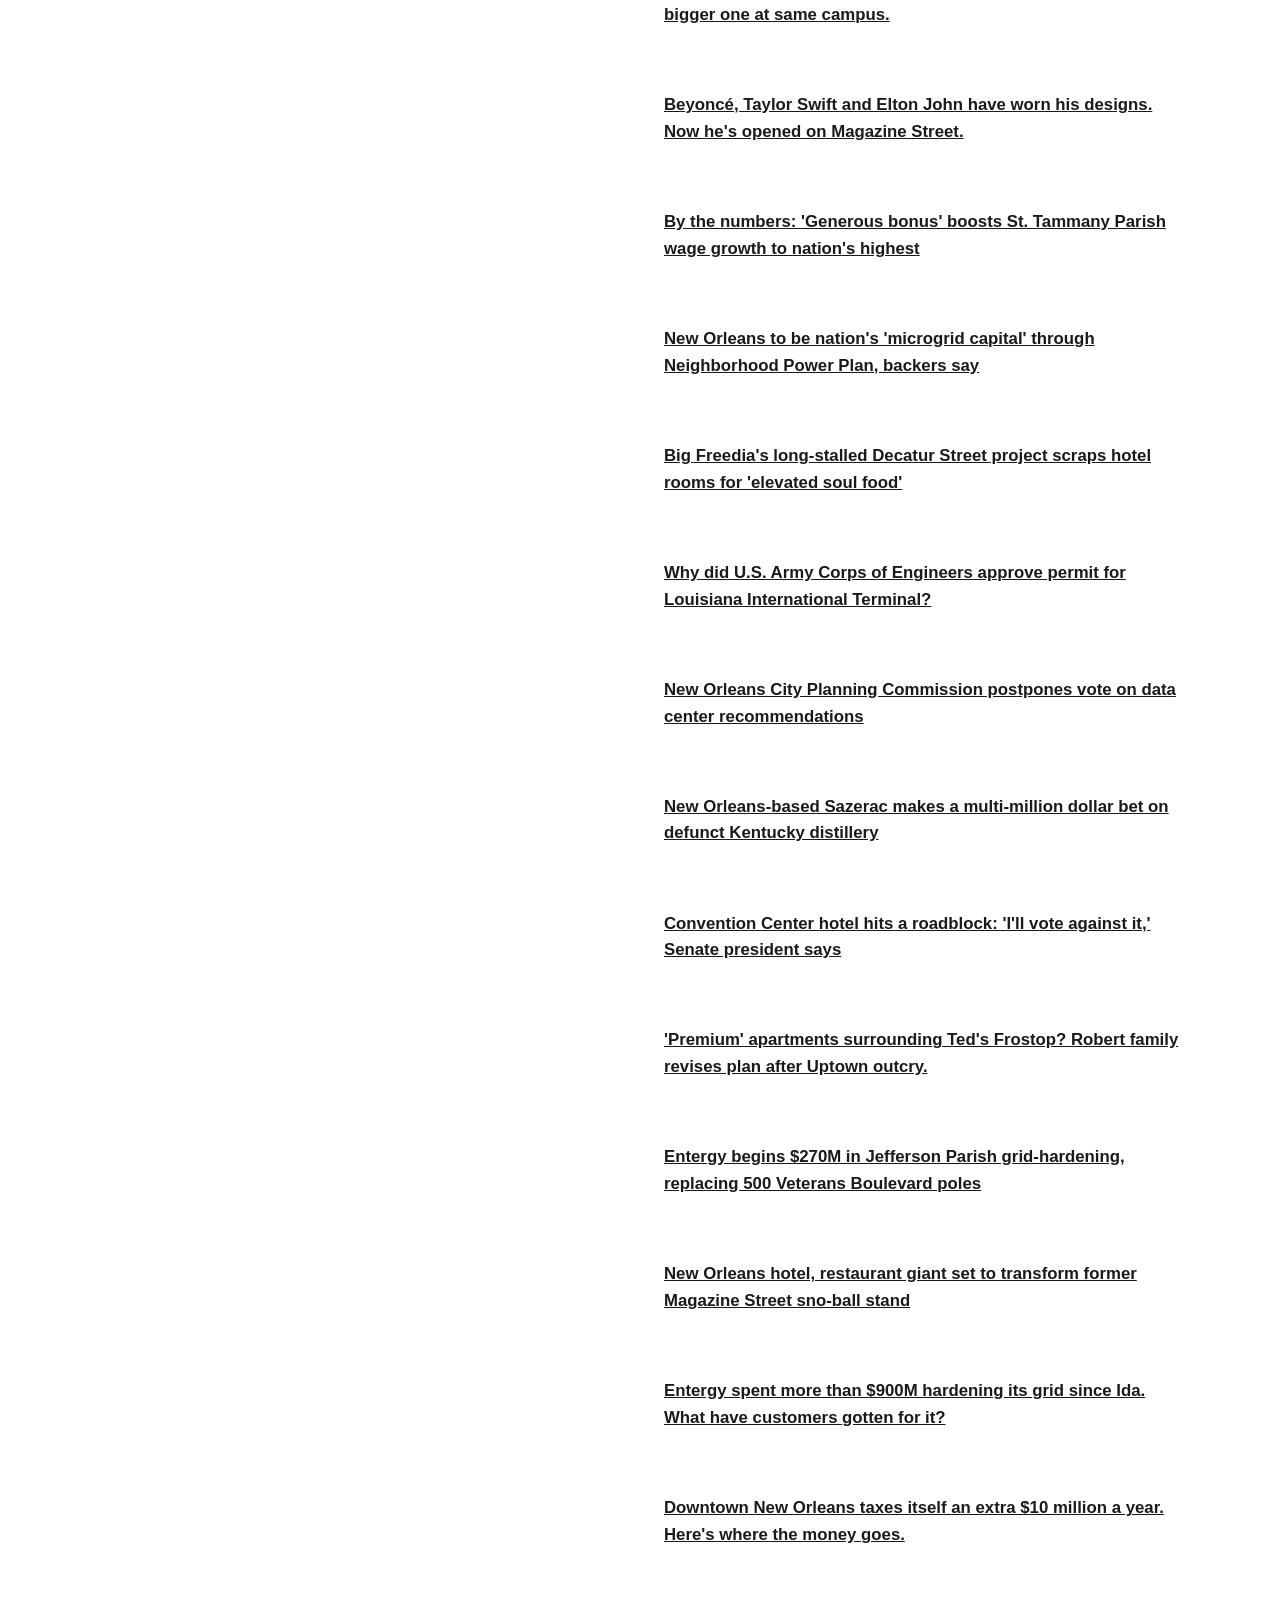
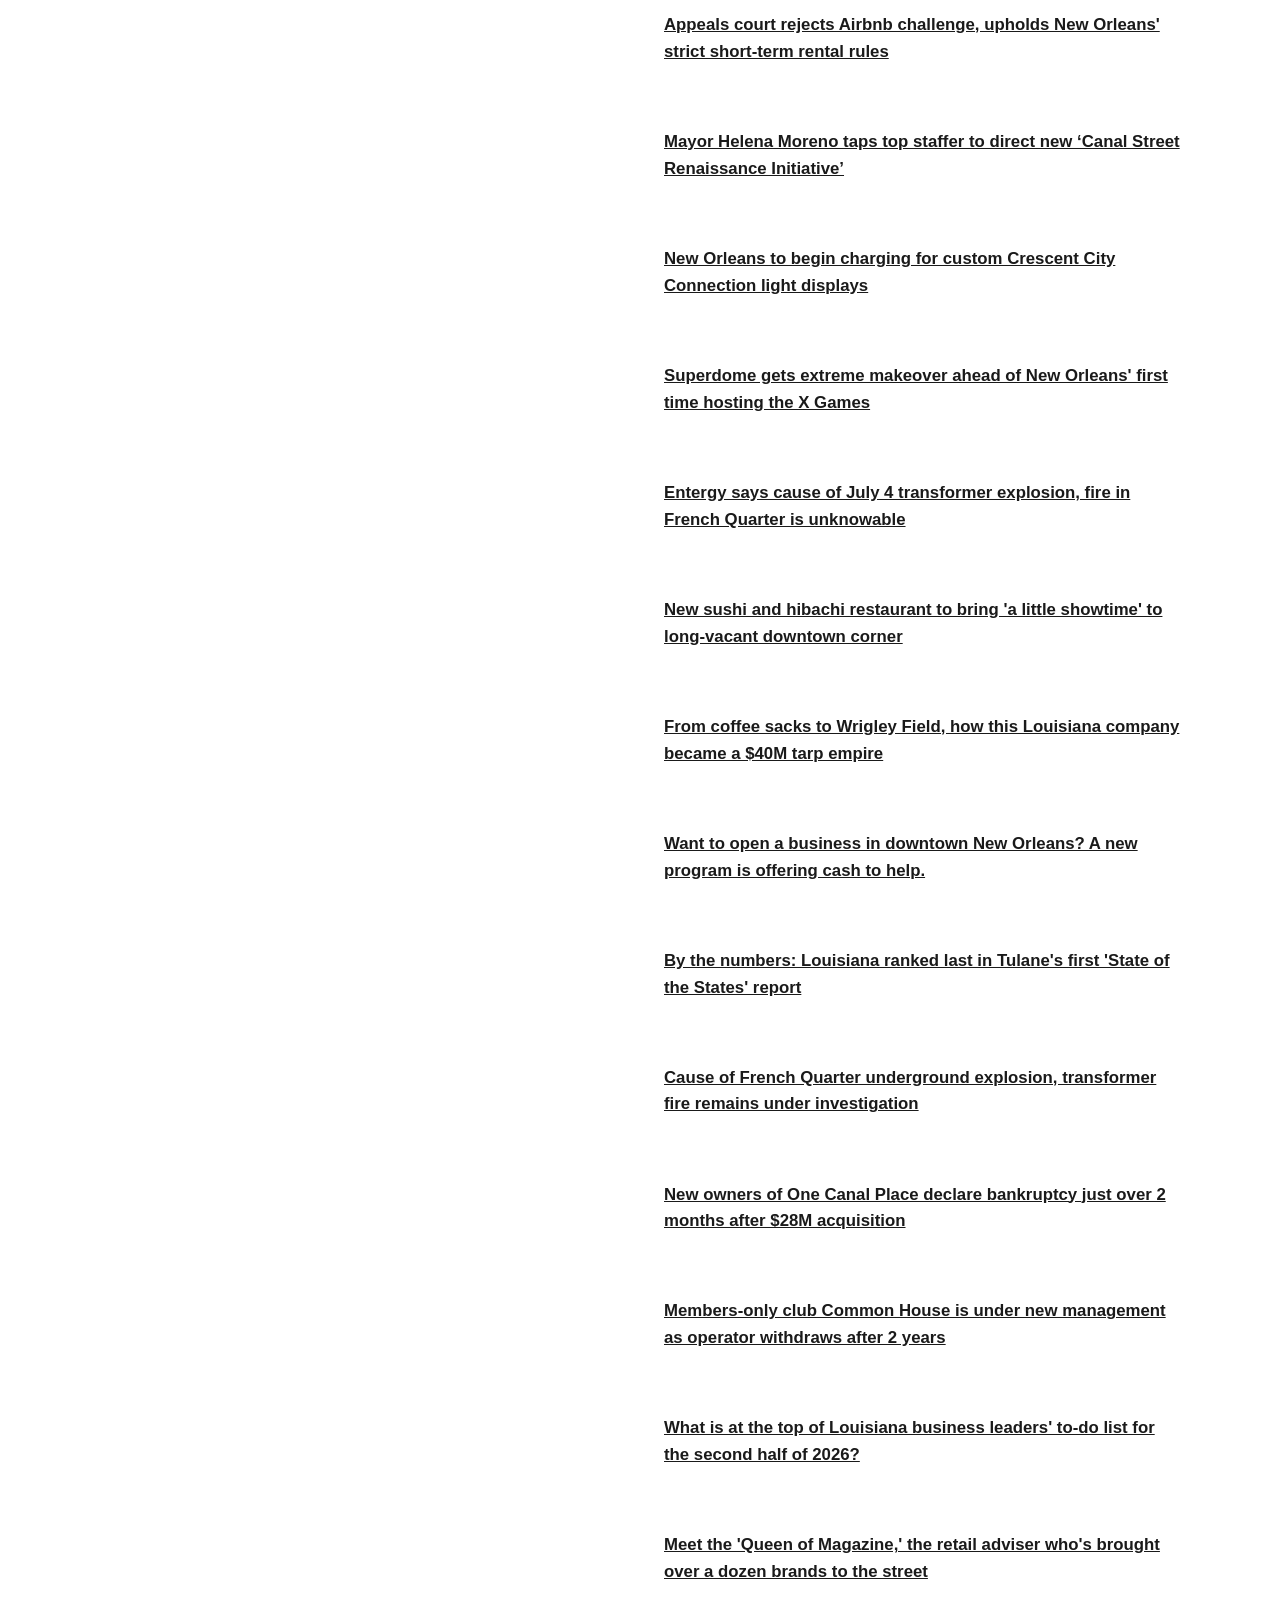
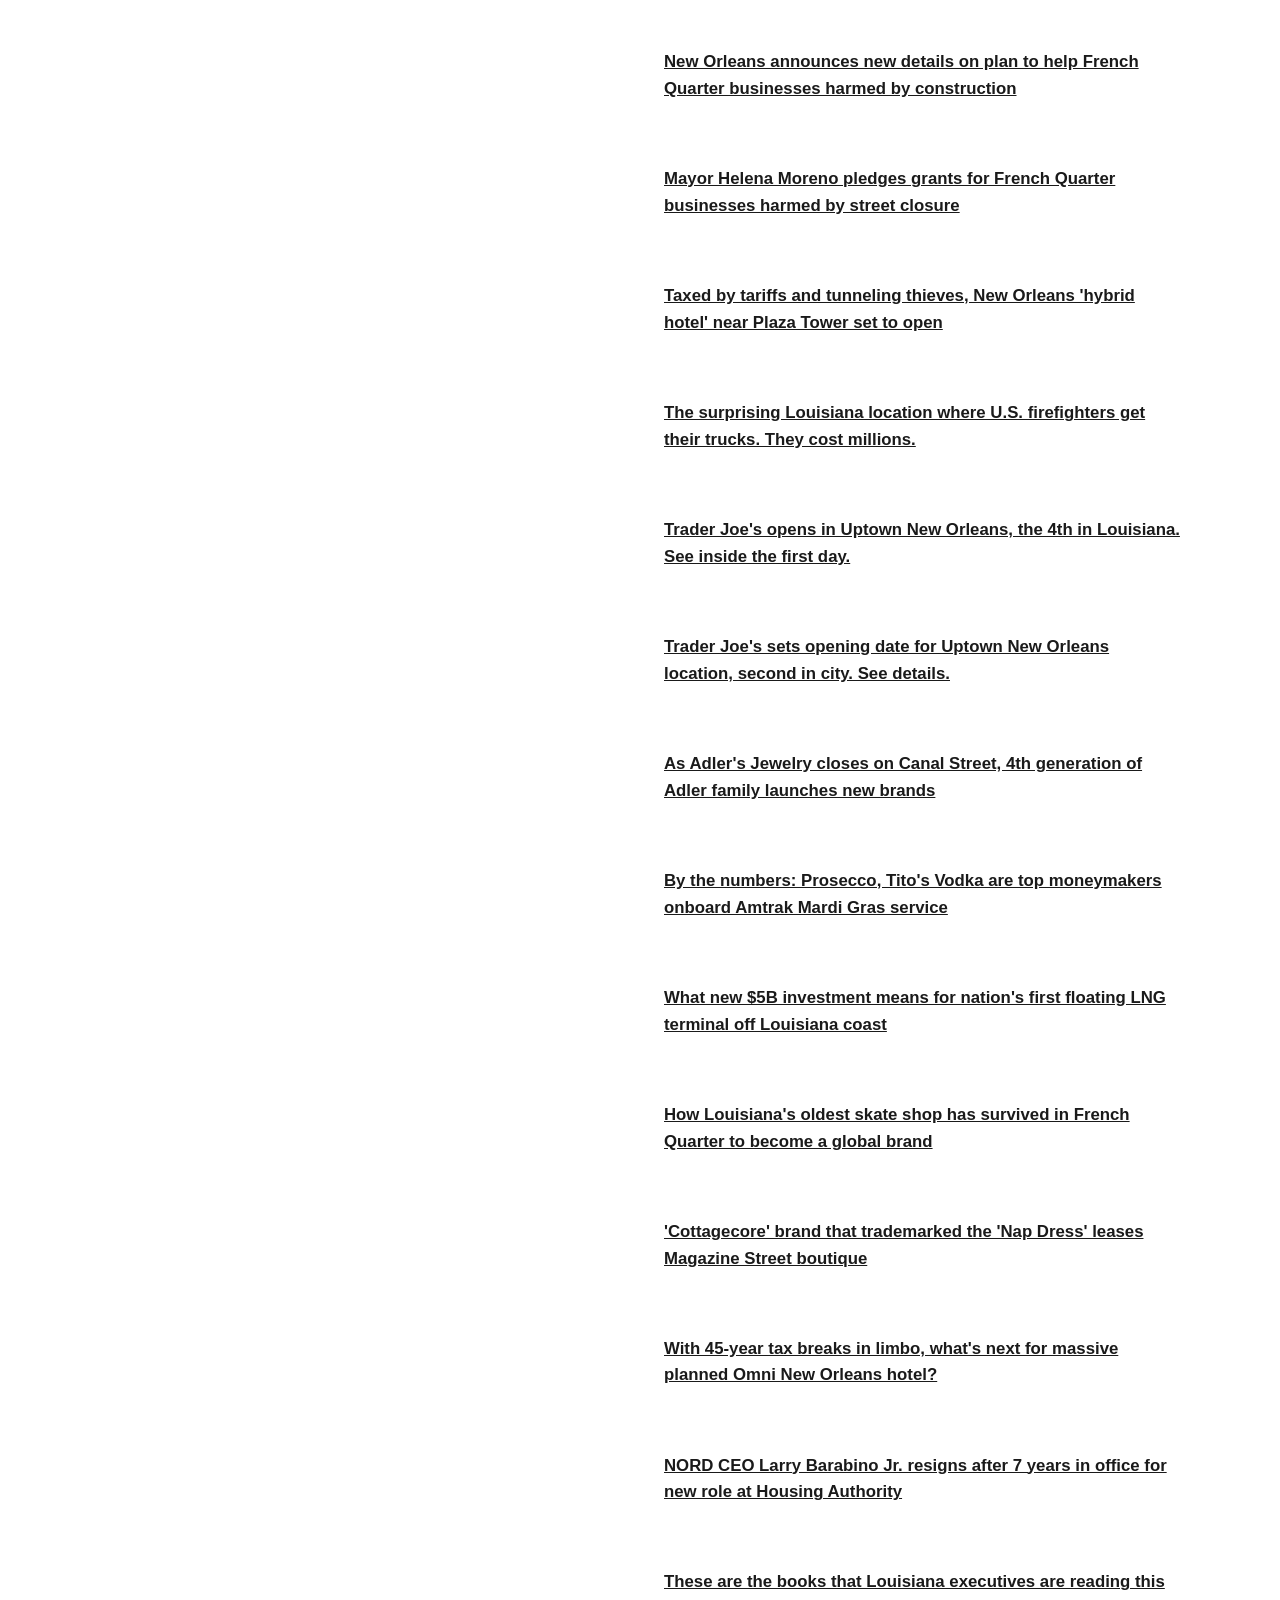
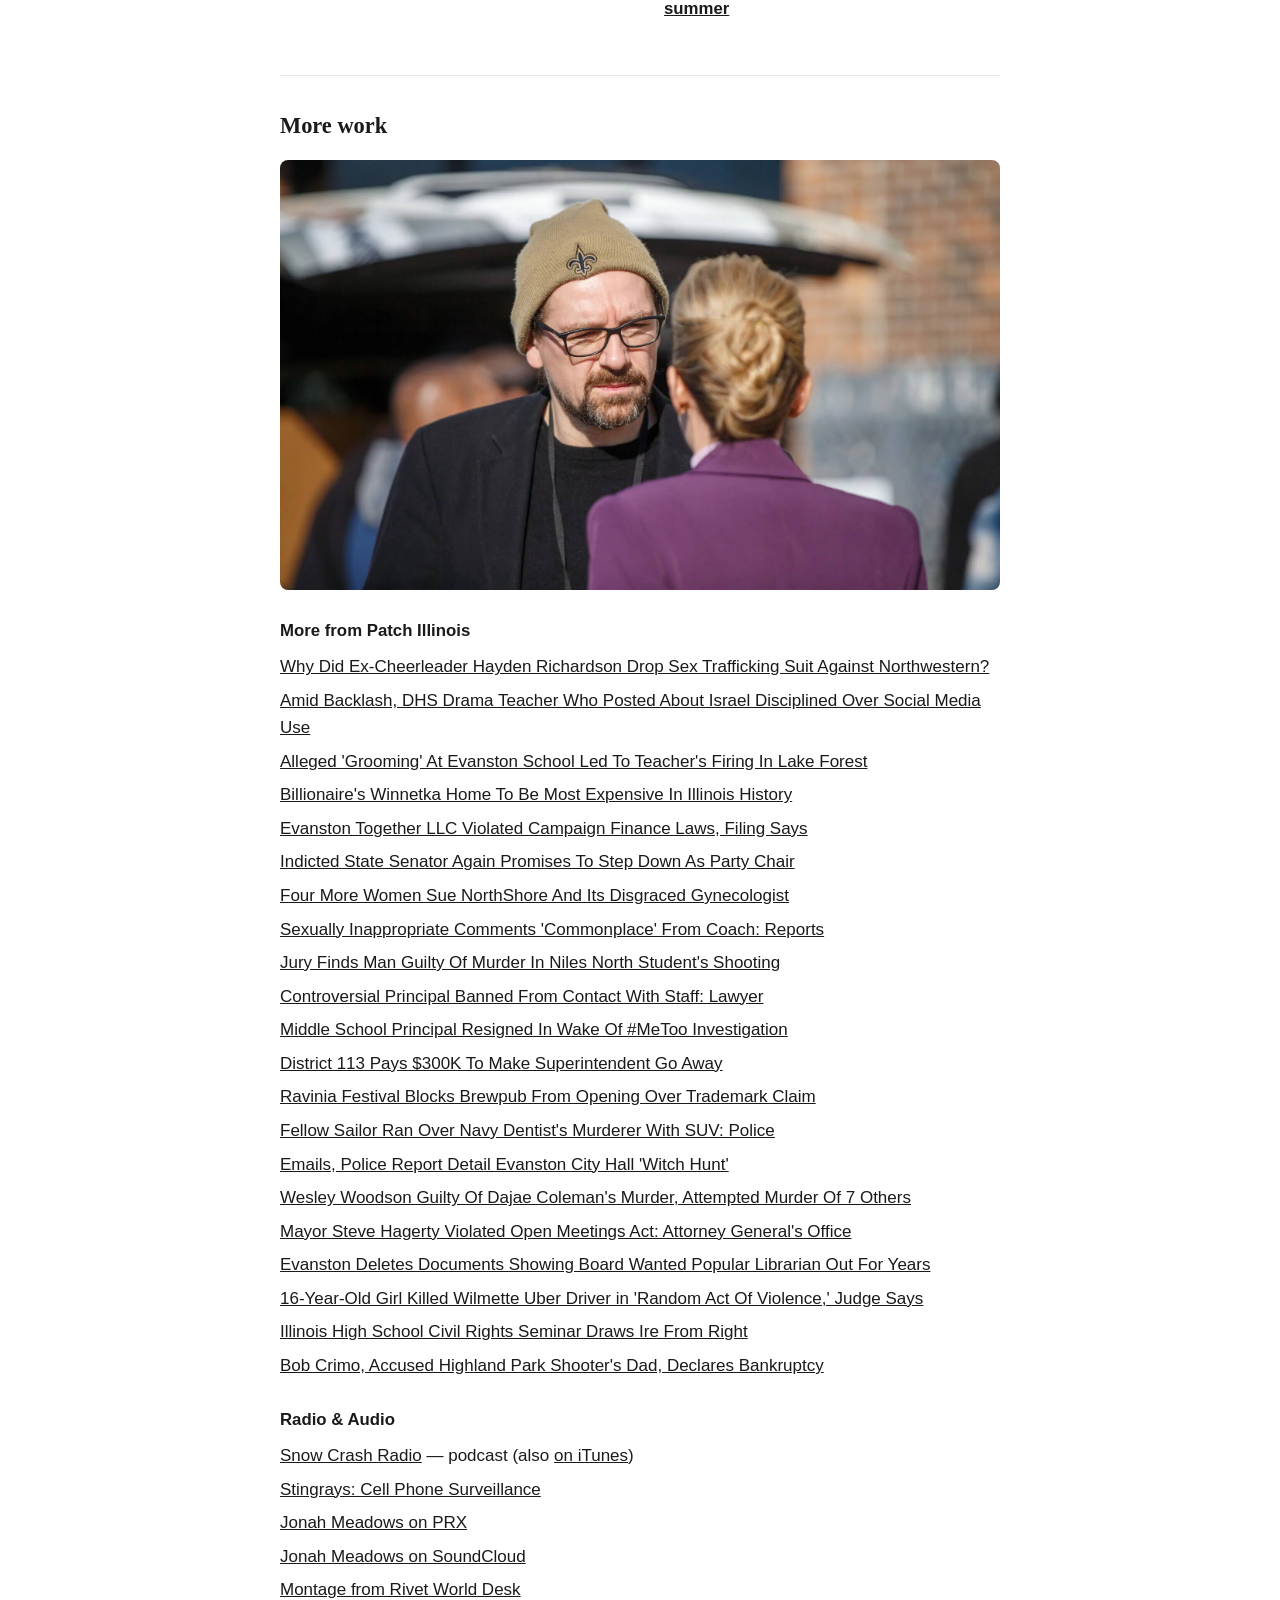
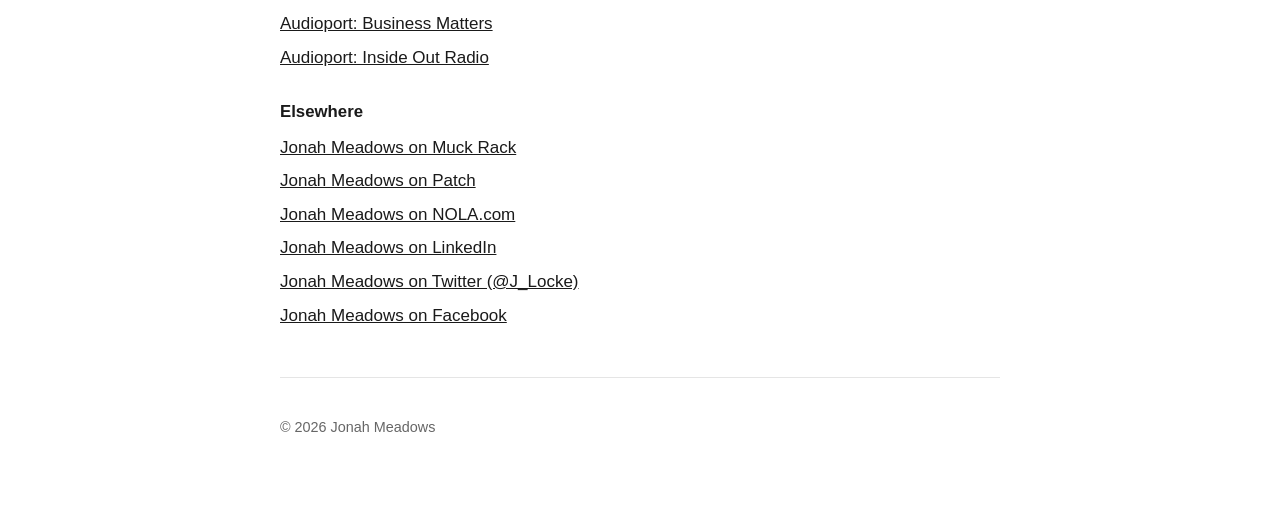
==== commit a98f3bb5: "Add files via upload" ====
--- a/index.html
+++ b/index.html
@@ -134,10 +134,17 @@
 
   </section>
 
-  <section id="latest">
+  <section id="latest-top" aria-label="Latest articles">
     <h2>Latest articles</h2>
     <p class="section-note">Pulled automatically from my nola.com author feed.</p>
-    <div id="latest-articles"><p><em>Loading…</em></p></div>
+    <div id="latest-articles-top" class="latest-list"><p><em>Loading…</em></p></div>
+  </section>
+
+  <button id="read-more" type="button" aria-expanded="false" aria-controls="selected">Read more</button>
+
+  <section id="latest-rest" aria-label="Latest articles, continued">
+    <h2 class="continued-heading">Latest Articles (continued....)</h2>
+    <div id="latest-articles-rest" class="latest-list"></div>
   </section>
   </div>
 
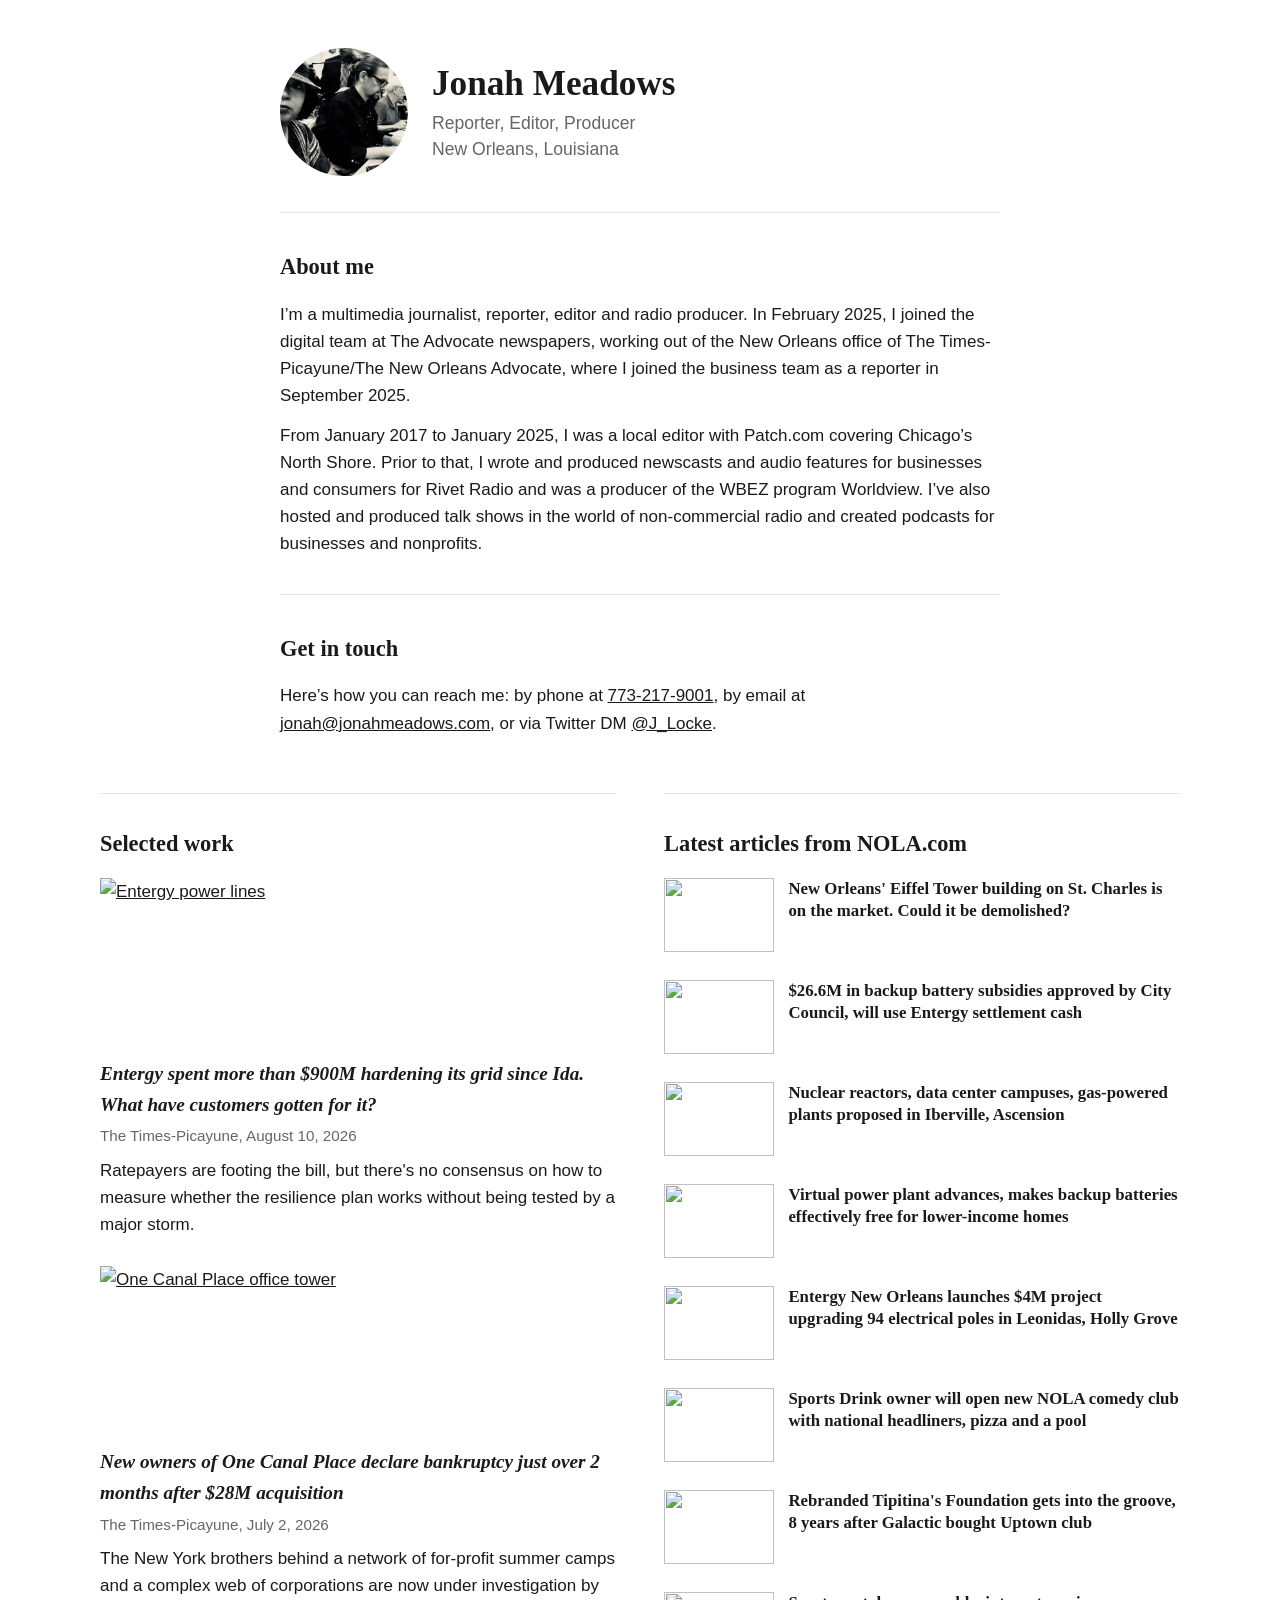
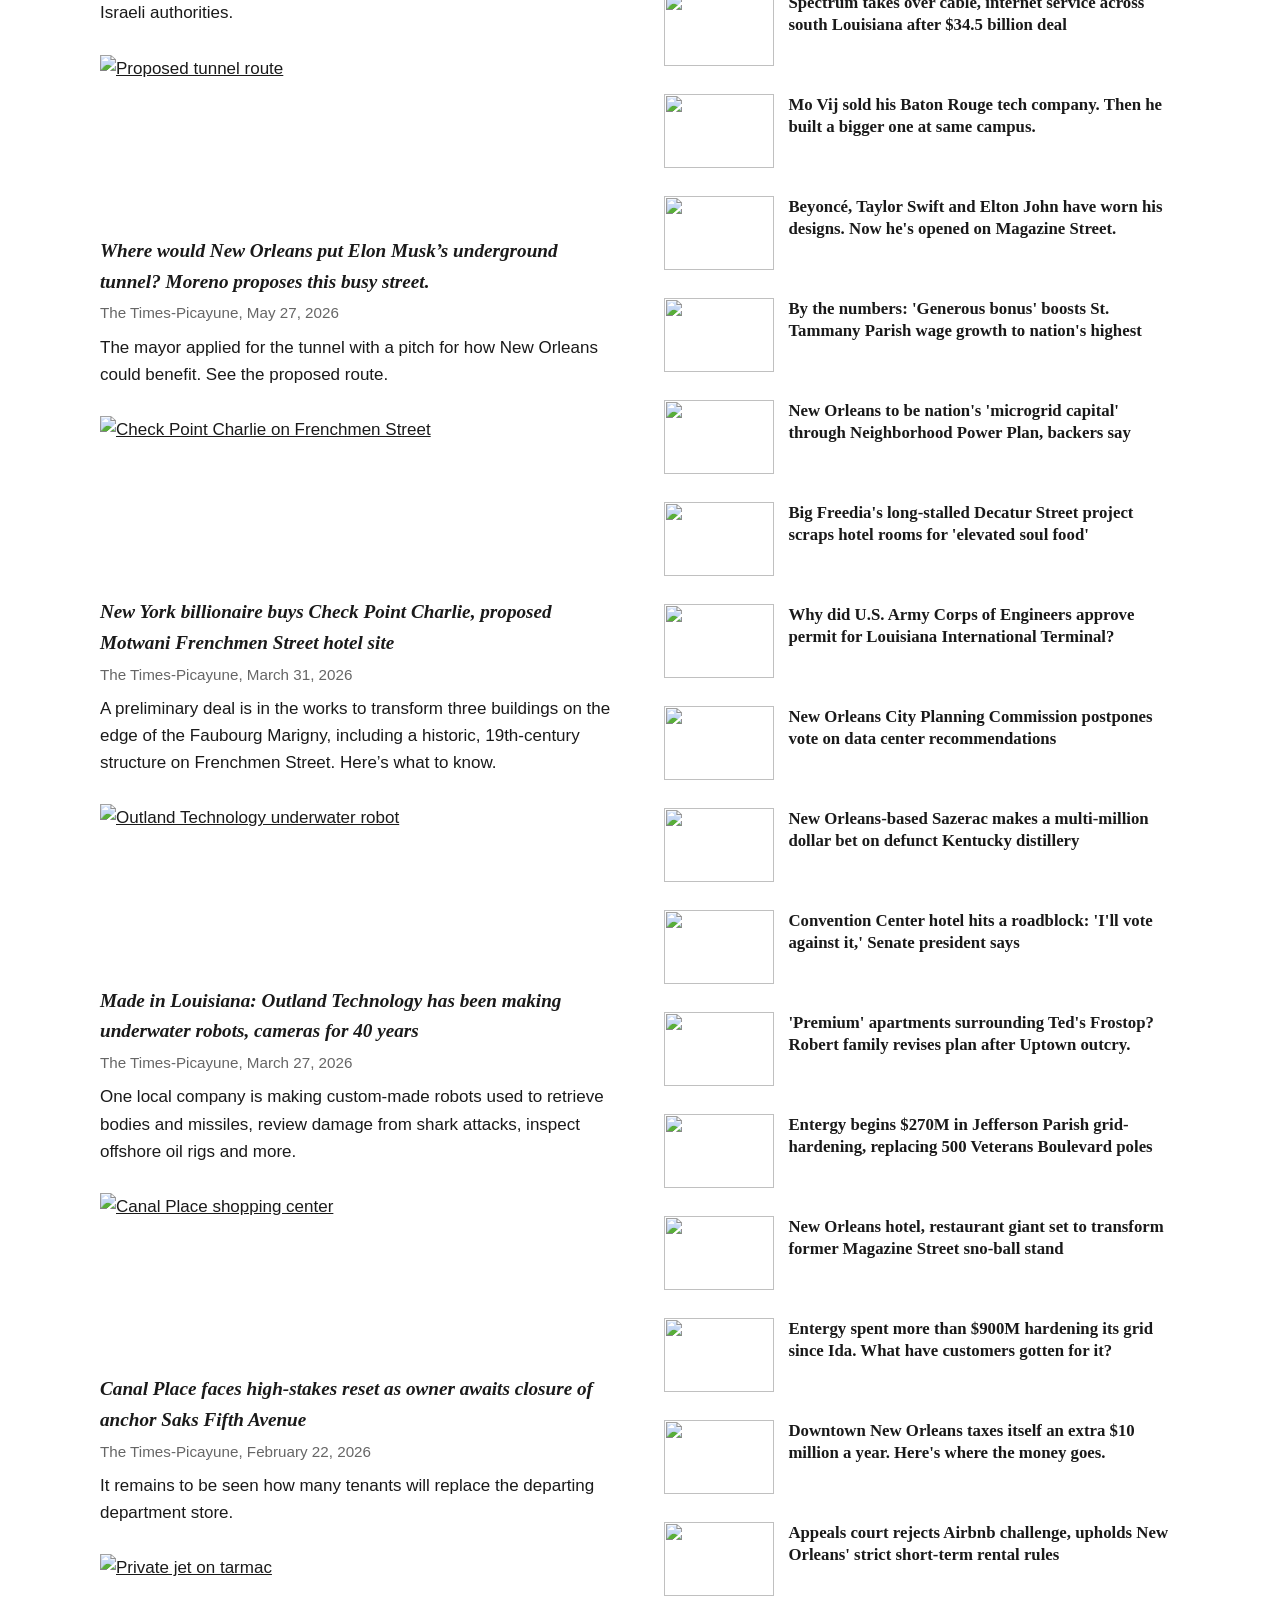
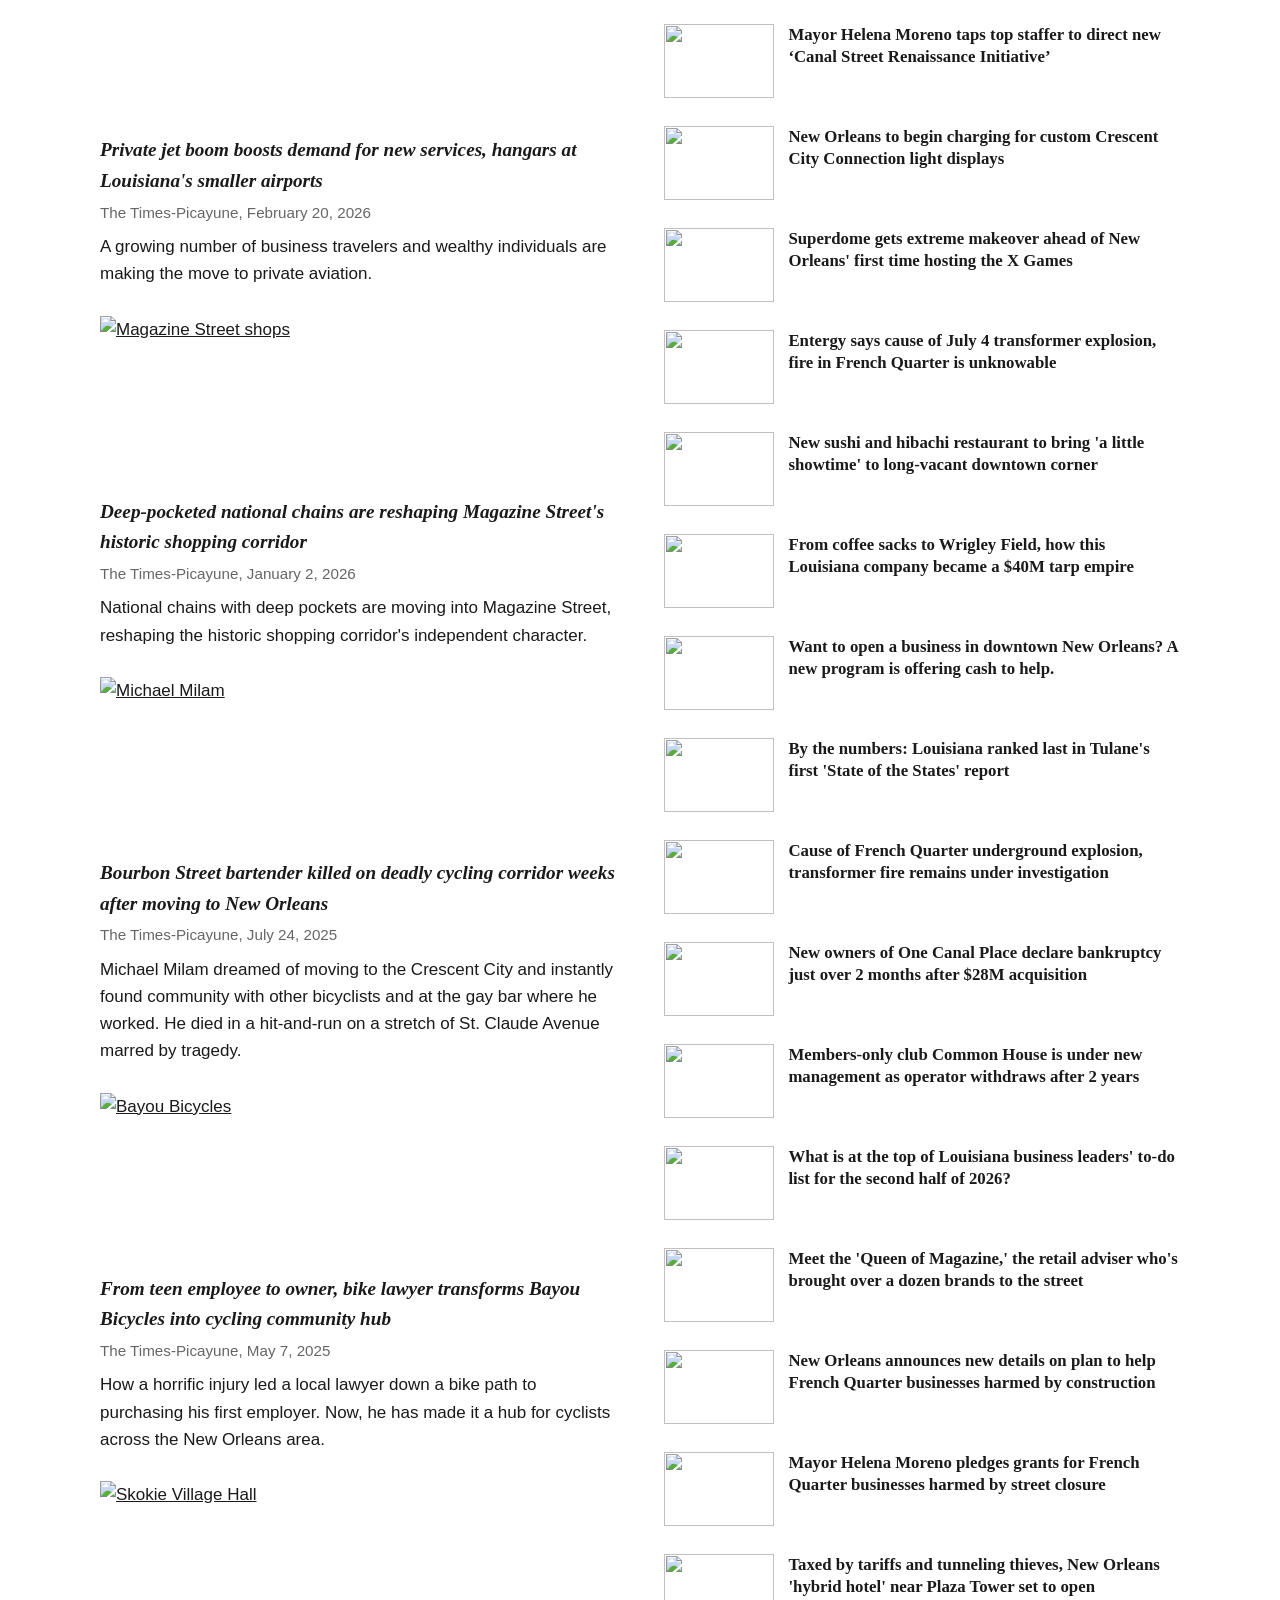
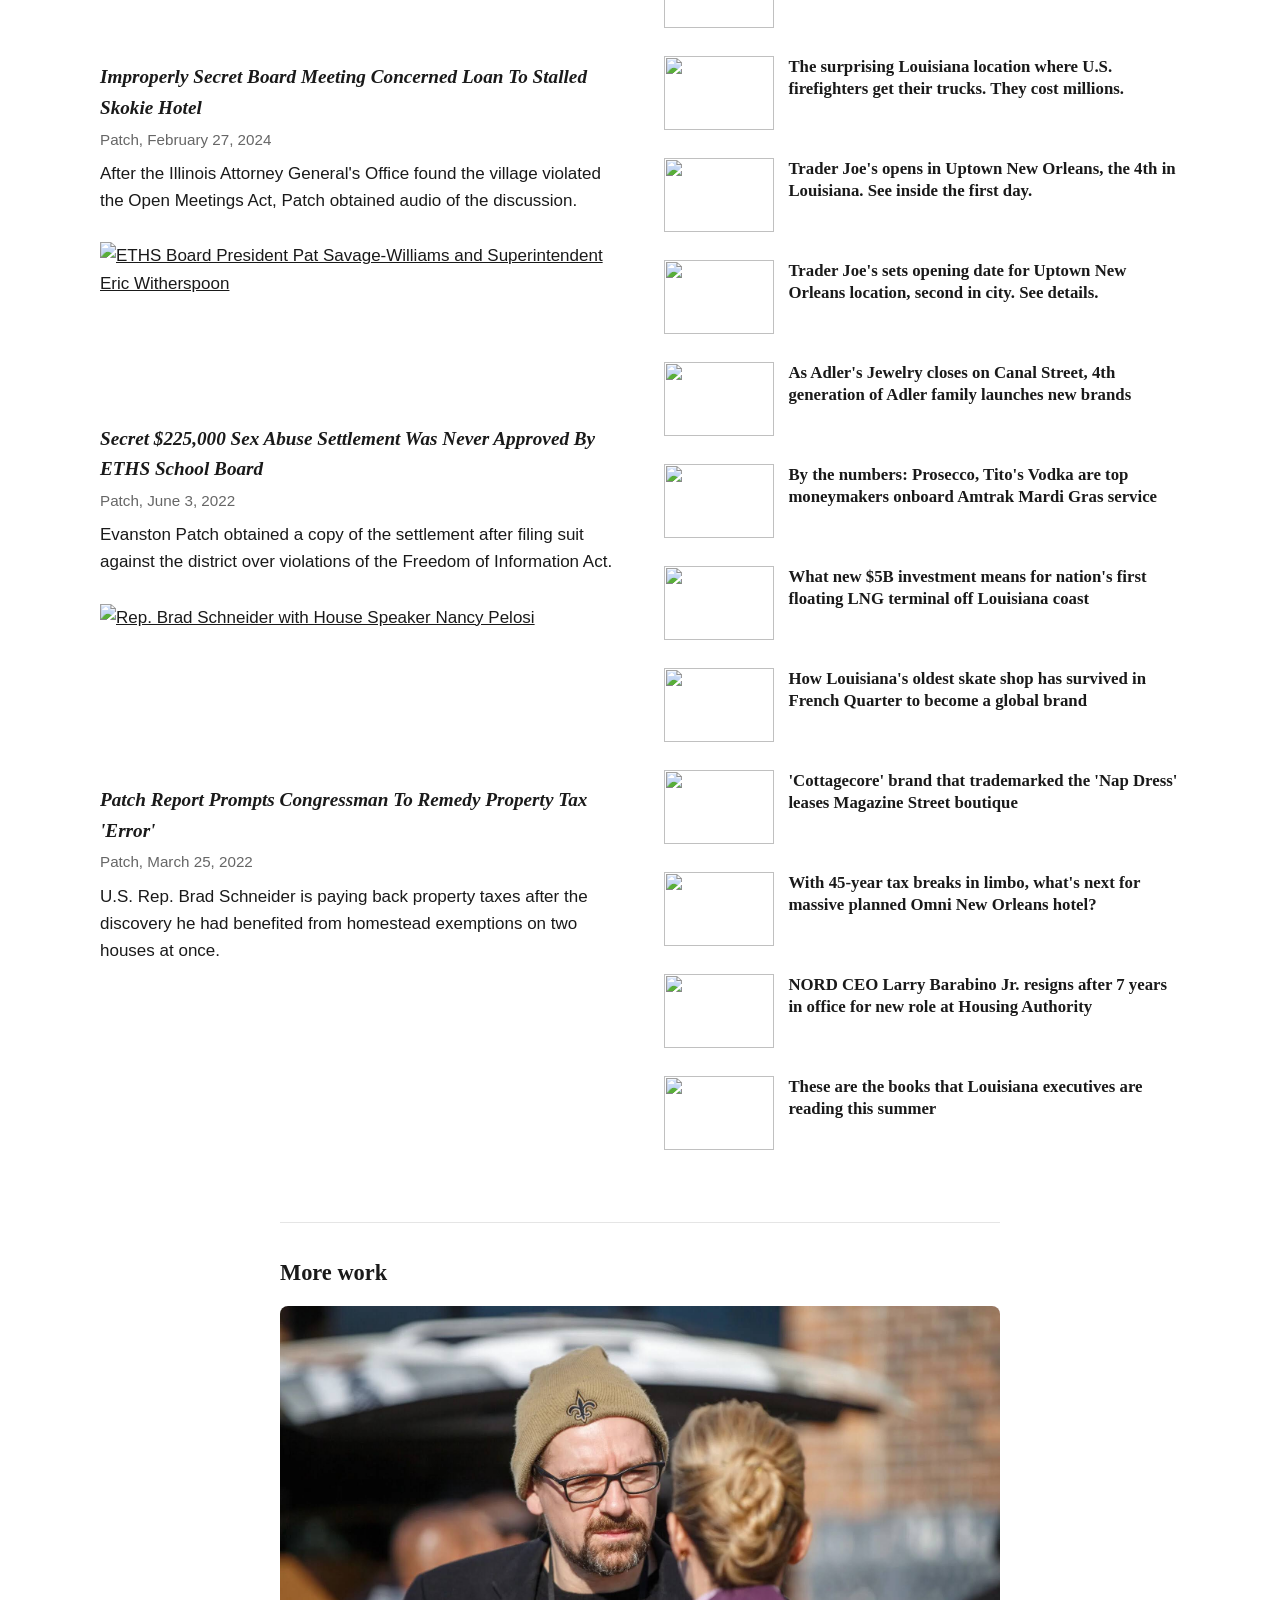
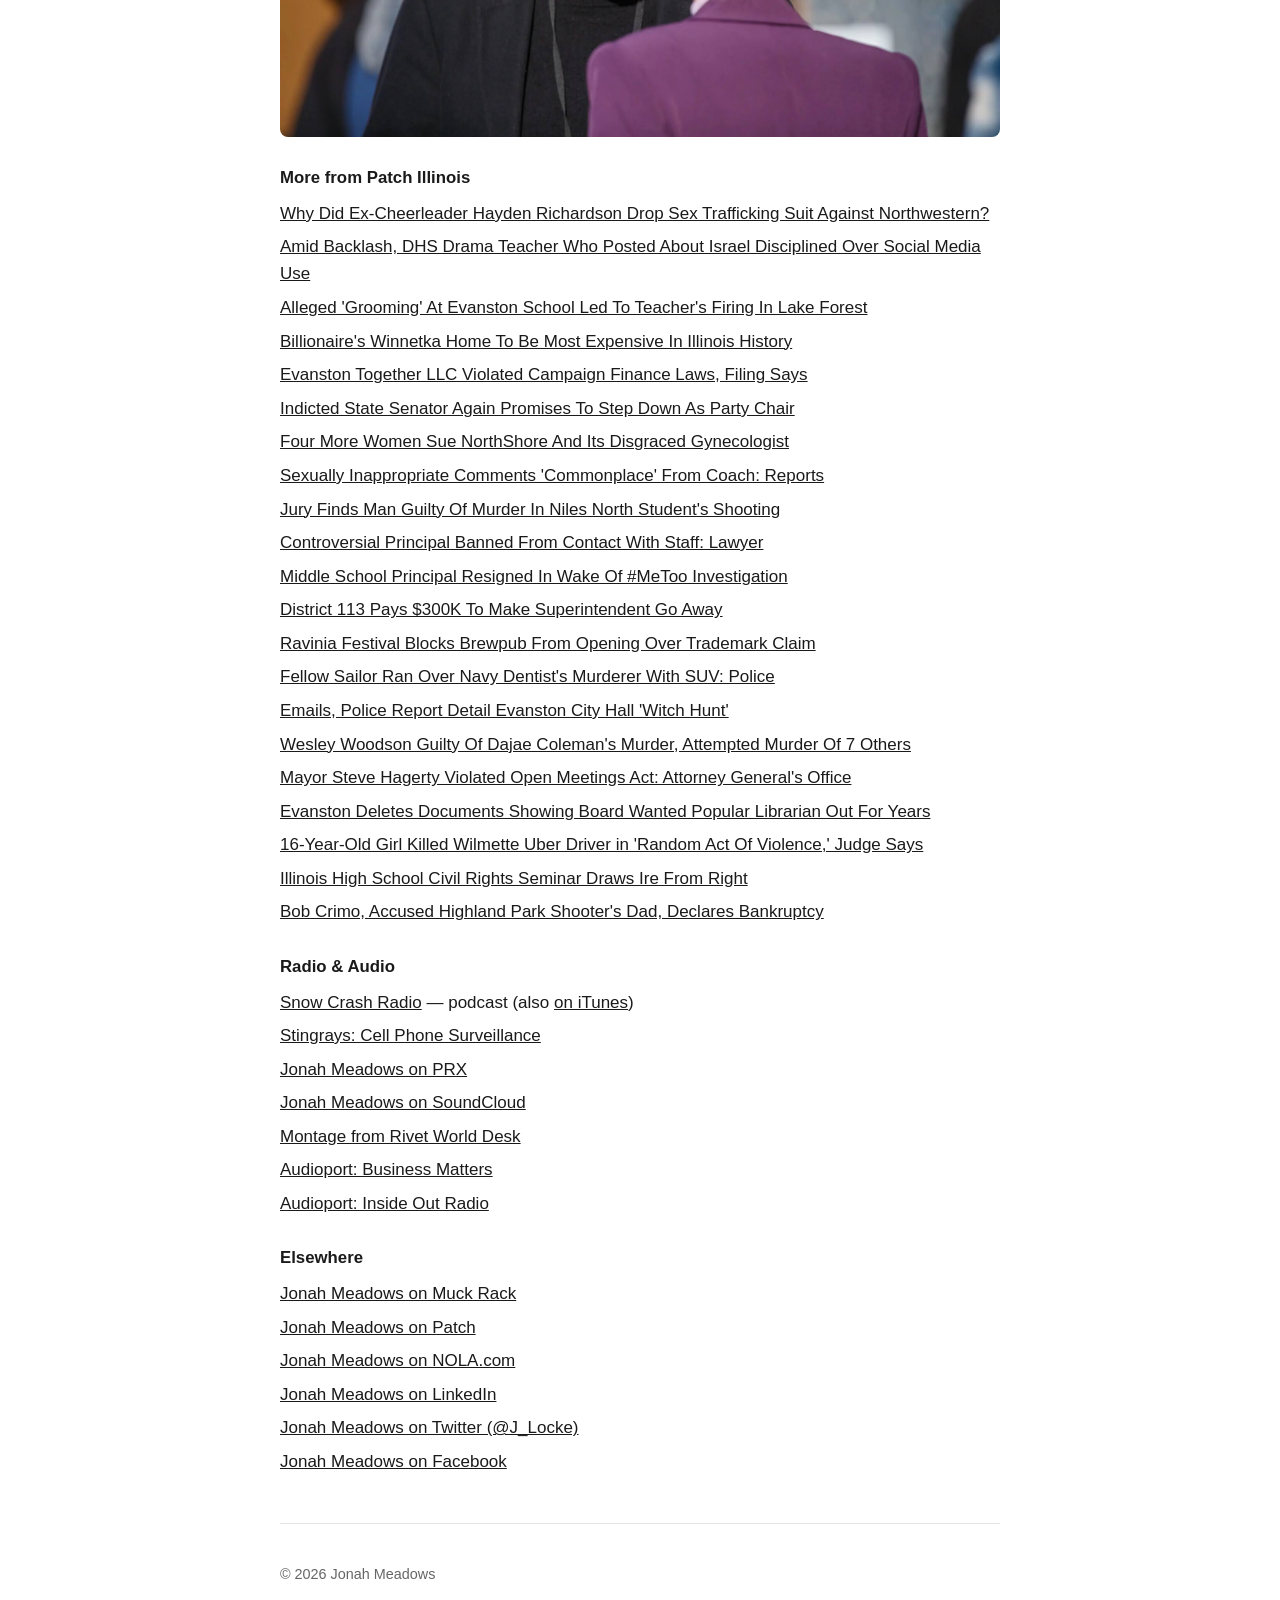
==== commit c3af16fa: "Add files via upload" ====
--- a/index.html
+++ b/index.html
@@ -135,12 +135,11 @@
   </section>
 
   <section id="latest-top" aria-label="Latest articles">
-    <h2>Latest articles</h2>
-    <p class="section-note">Pulled automatically from my nola.com author feed.</p>
+    <h2>Latest articles from NOLA.com</h2>
     <div id="latest-articles-top" class="latest-list"><p><em>Loading…</em></p></div>
   </section>
 
-  <button id="read-more" type="button" aria-expanded="false" aria-controls="selected">Read more</button>
+  <button id="read-more" type="button" aria-expanded="false">Read more</button>
 
   <section id="latest-rest" aria-label="Latest articles, continued">
     <h2 class="continued-heading">Latest Articles (continued....)</h2>
--- a/styles.css
+++ b/styles.css
@@ -32,17 +32,32 @@
   margin: 0 auto;
 }
 
-/* Two-column area: Selected work (left) + Latest articles (right), 50/50 */
+/* Two-column area: Selected work (left) + Latest articles (right), 50/50.
+   On phones it becomes one column: 5 latest, a Read more button, the
+   Selected stories (tap to reveal), then the rest of the latest. */
 .columns {
   display: grid;
   grid-template-columns: minmax(0, 1fr) minmax(0, 1fr);
-  gap: 3rem;
+  grid-template-areas:
+    "selected latest-top"
+    "selected latest-rest";
+  gap: 0 3rem;
   align-items: start;
 }
 
 .columns h2 {
   margin-top: 2.75rem;
 }
+
+#selected { grid-area: selected; }
+#latest-top { grid-area: latest-top; }
+#latest-rest { grid-area: latest-rest; }
+
+/* Phone-only: reveals Selected work between the two latest groups */
+#read-more { display: none; }
+
+/* Phone-only heading above the remaining latest articles */
+.continued-heading { display: none; }
 
 h1 {
   font-family: Georgia, "Times New Roman", serif;
@@ -168,27 +183,27 @@
 
 /* Latest articles list: uniform rows — fixed-size thumbnail + headline.
    Every thumbnail is cropped to identical dimensions so rows align. */
-#latest-articles article {
+.latest-list article {
   display: flex;
   gap: 0.9rem;
   align-items: flex-start;
   margin-bottom: 1.75rem;
 }
 
-#latest-articles .thumb {
+.latest-list .thumb {
   flex: 0 0 110px;
   width: 110px;
   margin: 0;
 }
 
-#latest-articles .thumb img {
+.latest-list .thumb img {
   width: 100%;
   height: 74px;
   object-fit: cover;
   display: block;
 }
 
-#latest-articles h3 {
+.latest-list h3 {
   font-family: Georgia, "Times New Roman", serif;
   font-size: 1.05rem;
   line-height: 1.35;
@@ -196,8 +211,8 @@
   font-weight: 700;
 }
 
-#latest-articles h3 a { text-decoration: none; }
-#latest-articles h3 a:hover { text-decoration: underline; }
+.latest-list h3 a { text-decoration: none; }
+.latest-list h3 a:hover { text-decoration: underline; }
 
 /* Link lists */
 #more ul {
@@ -219,7 +234,7 @@
 /* The two columns stay side-by-side at every screen size (no stacking). */
 @media (max-width: 900px) {
   .columns {
-    gap: 1.25rem;
+    gap: 0 1.25rem;
   }
 }
 
@@ -233,11 +248,42 @@
   }
   .site-title h1 { font-size: 1.7rem; }
   .site-title p { font-size: 1rem; }
-  #latest-articles .thumb {
+  .latest-list .thumb {
     flex-basis: 64px;
     width: 64px;
   }
-  #latest-articles .thumb img { height: 44px; }
-  #latest-articles h3 { font-size: 0.95rem; }
-  #latest-articles article { gap: 0.6rem; }
-}
+  .latest-list .thumb img { height: 44px; }
+  .latest-list h3 { font-size: 0.95rem; }
+  .latest-list article { gap: 0.6rem; }
+
+  /* Single-column phone layout: 5 latest, Read more button,
+     Selected work (tap to reveal), then the rest of the latest. */
+  .columns {
+    grid-template-columns: minmax(0, 1fr);
+    grid-template-areas:
+      "latest-top"
+      "read-more"
+      "selected"
+      "latest-rest";
+    gap: 0;
+  }
+  #read-more {
+    display: block;
+    grid-area: read-more;
+    justify-self: center;
+    margin: 1.75rem 0;
+    padding: 0.7rem 2.25rem;
+    font-family: inherit;
+    font-size: 1rem;
+    background: #fff;
+    color: var(--text);
+    border: 1px solid #bbb;
+    border-radius: 999px;
+    cursor: pointer;
+  }
+  #read-more:hover { border-color: #888; }
+  #selected { display: none; }
+  #selected h2 { margin-top: 1rem; }
+  .columns.expanded #selected { display: block; }
+  .continued-heading { display: block; }
+}
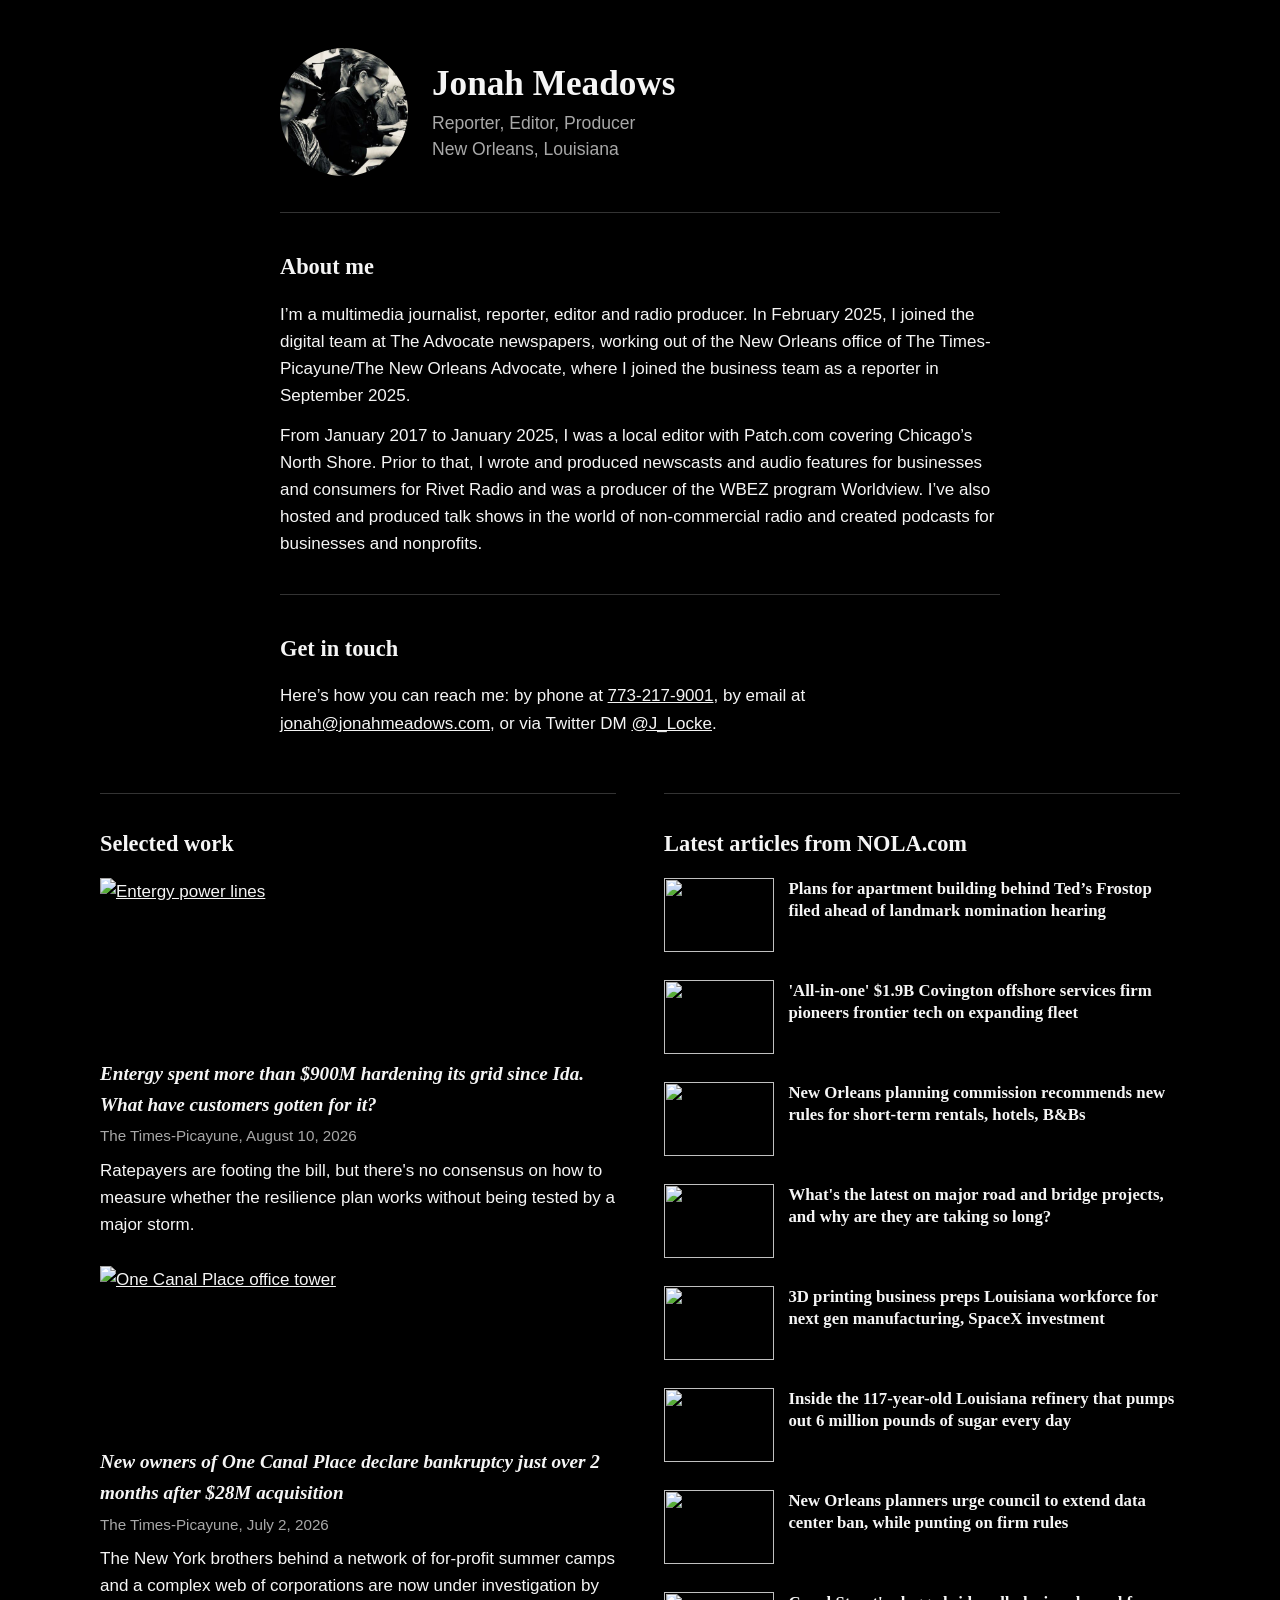
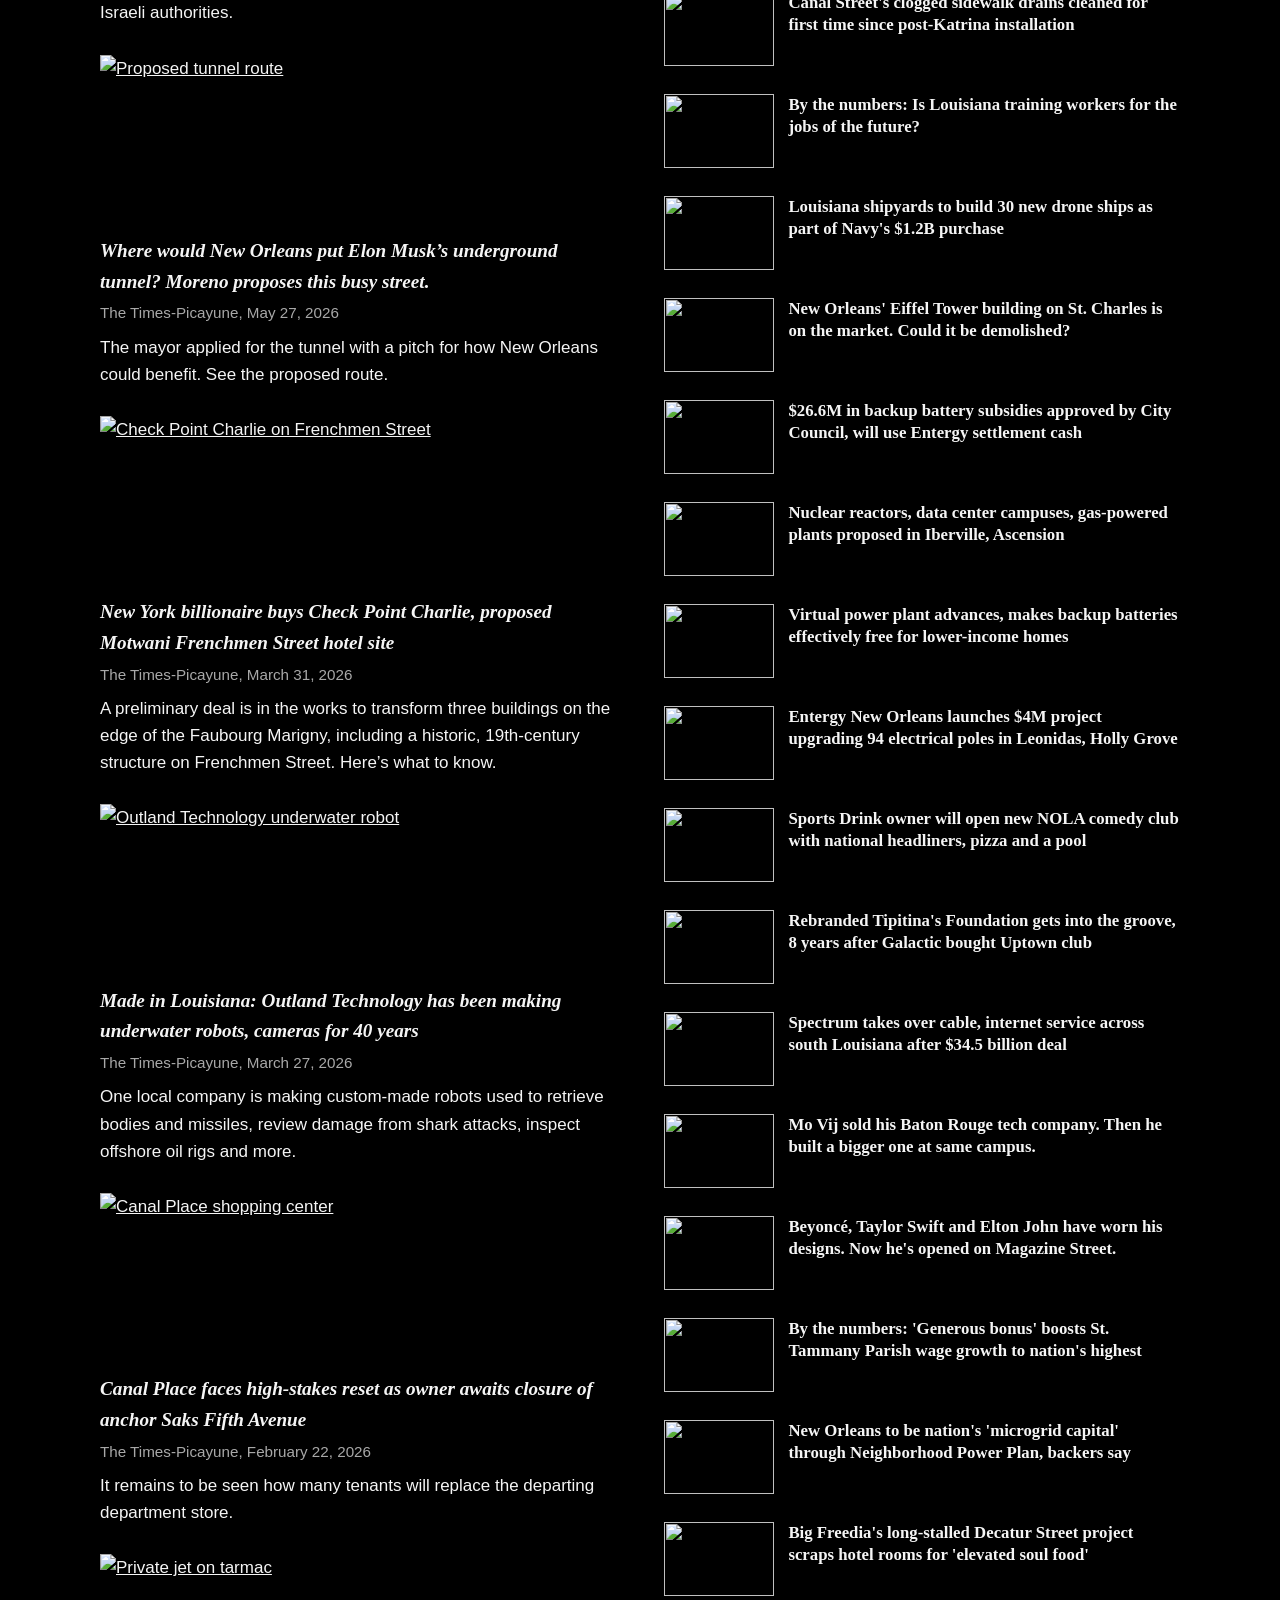
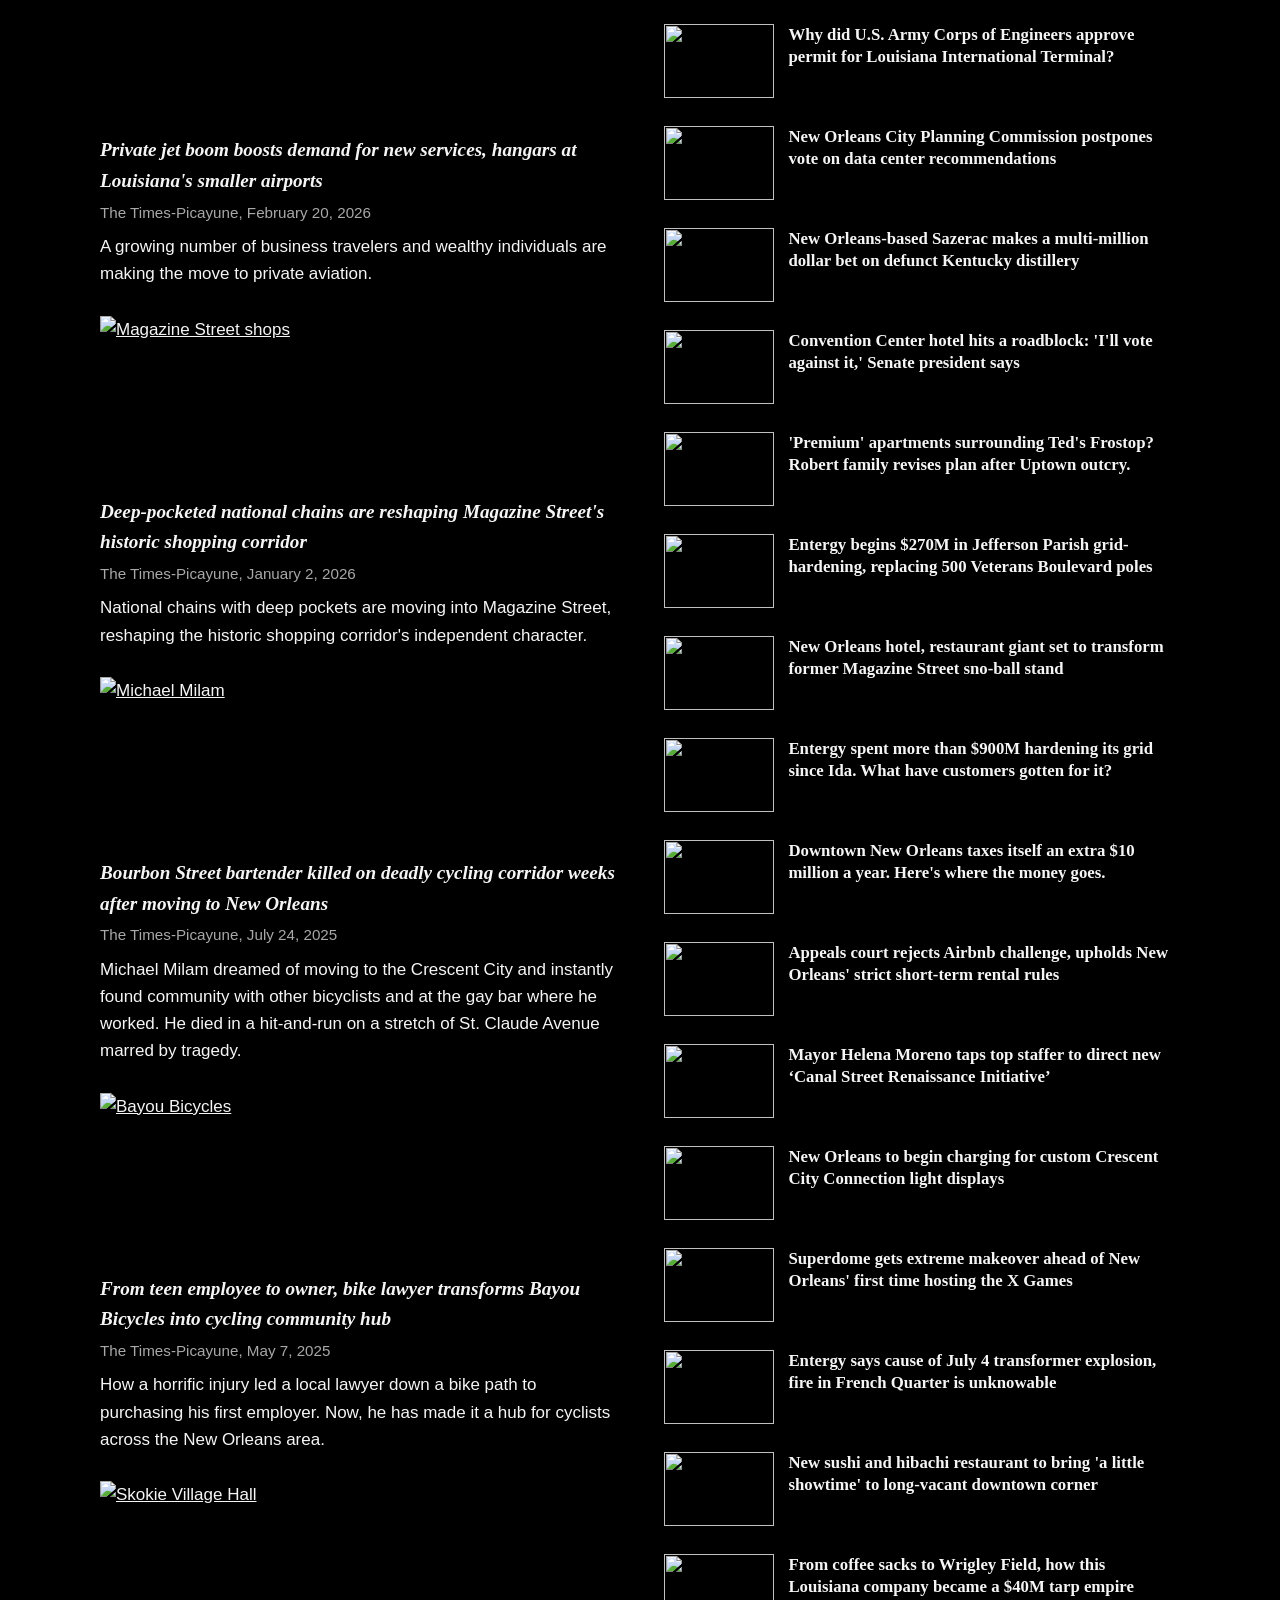
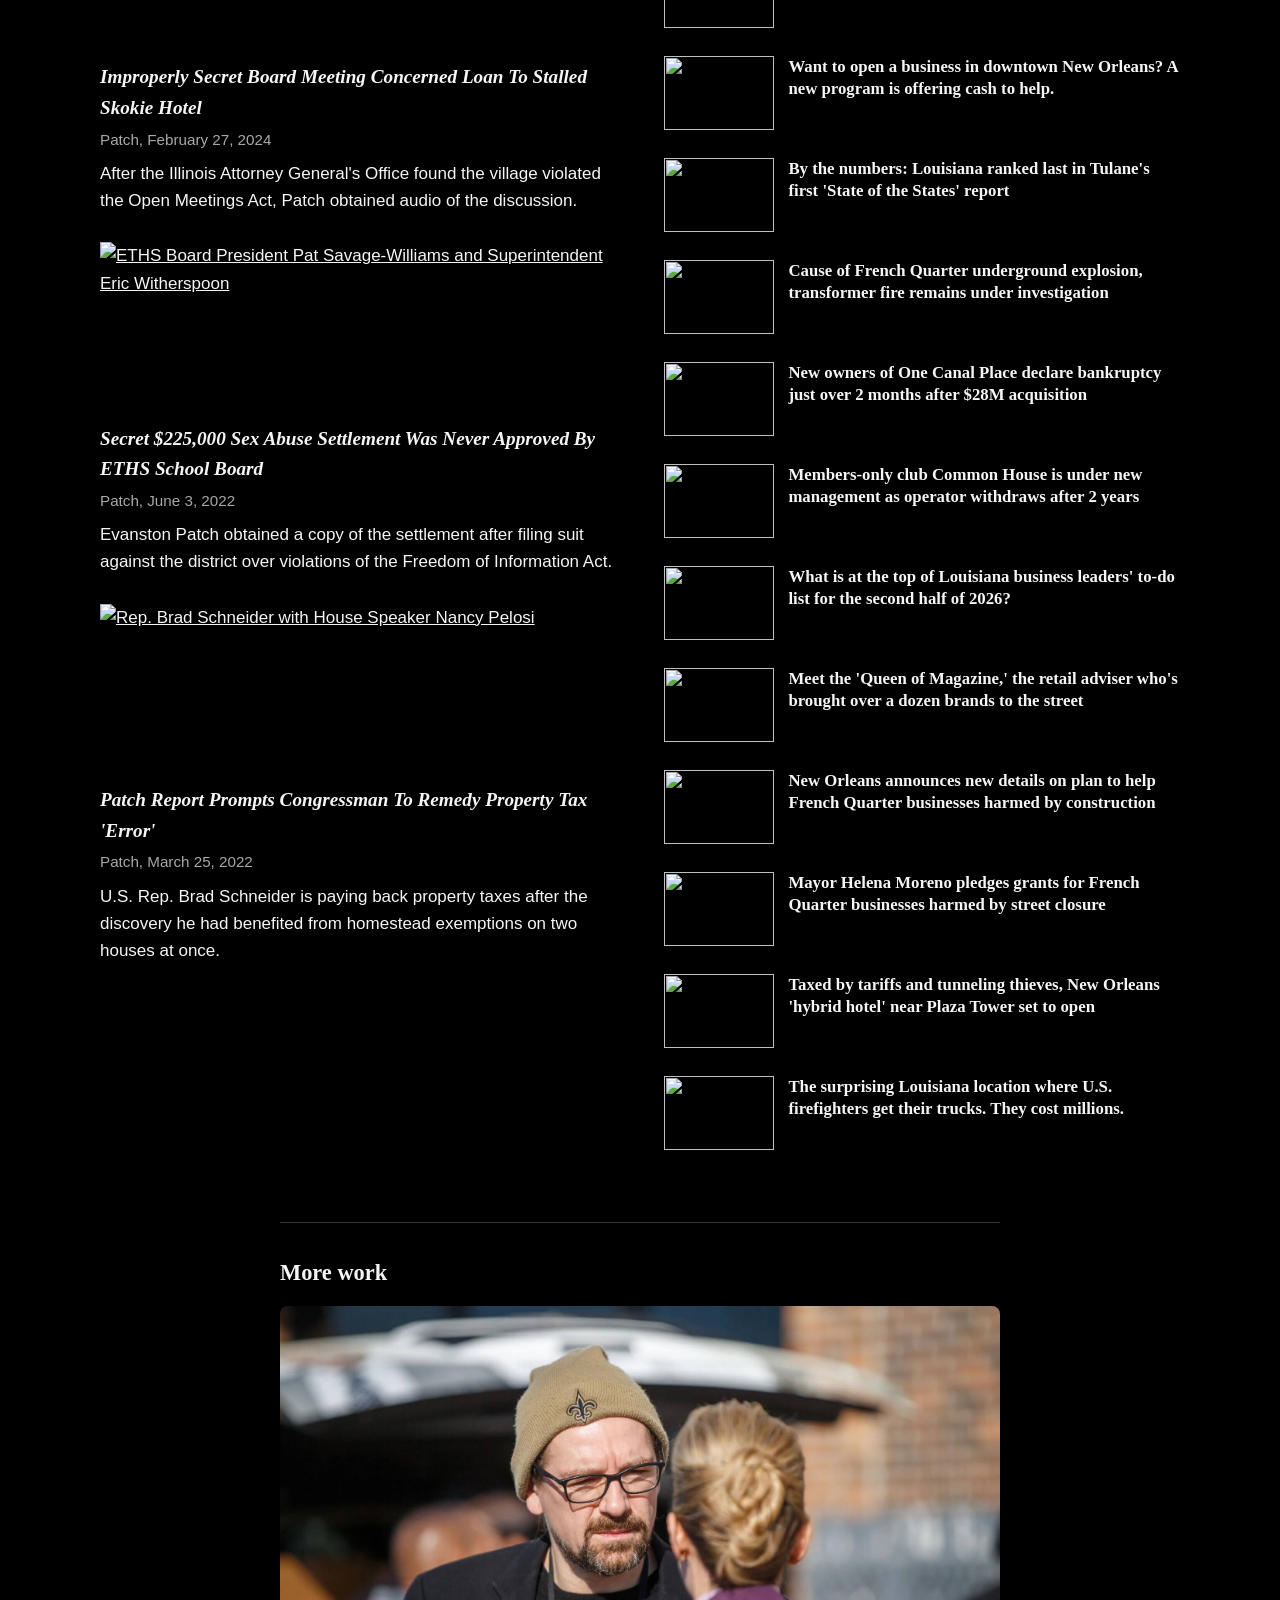
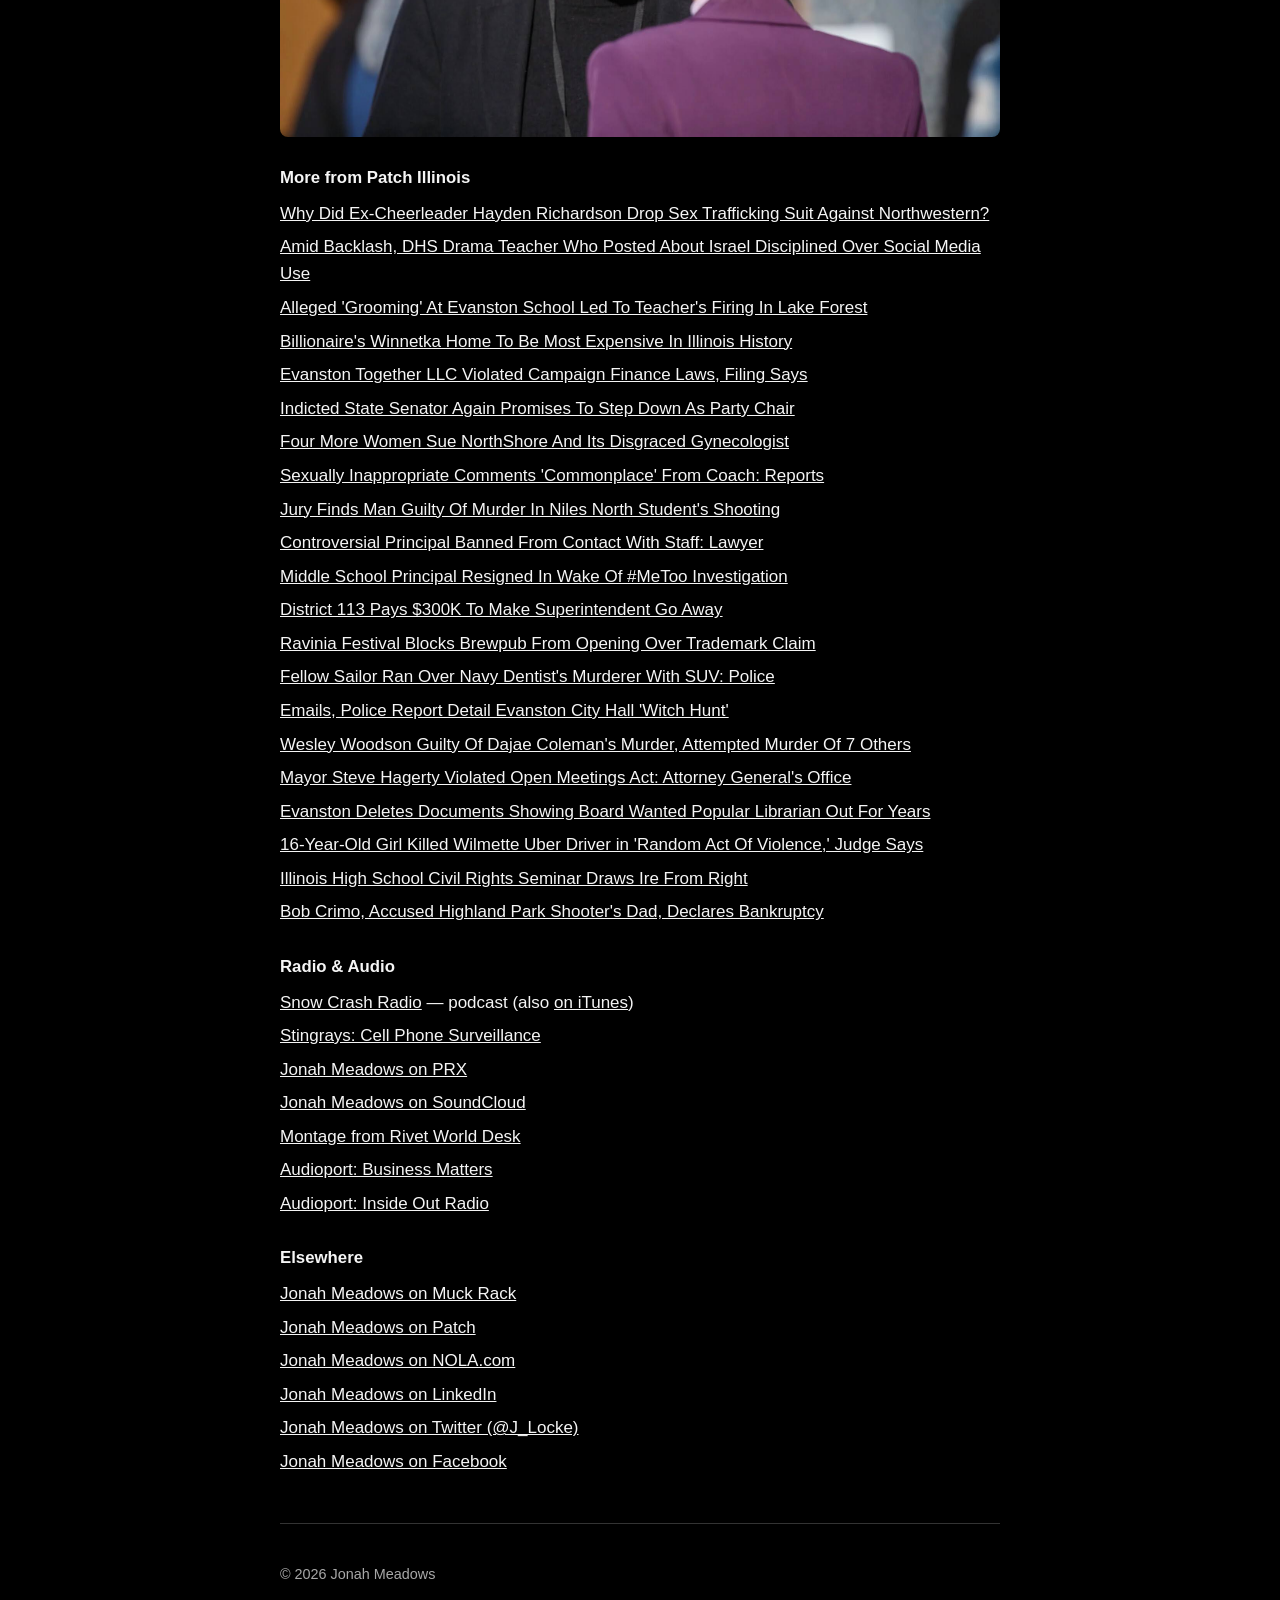
==== commit 7af805cd: "Update index.html" ====
--- a/index.html
+++ b/index.html
@@ -4,10 +4,13 @@
 <meta charset="utf-8">
 <meta name="viewport" content="width=device-width, initial-scale=1">
 <title>Jonah Meadows</title>
+<link rel="icon" type="image/png" href="favicon.png">
+<link rel="apple-touch-icon" href="favicon.png">
 <meta name="description" content="Jonah Meadows — journalist. Selected work, latest articles, and contact.">
 <link rel="stylesheet" href="styles.css">
 </head>
 <body>
+<!-- rebuild 20261006 -->
 <main>
 
   <div class="narrow">
--- a/styles.css
+++ b/styles.css
@@ -1,10 +1,10 @@
 /* Modeled on alexlubben.com: single long page, minimal, editorial. */
 
 :root {
-  --text: #1a1a1a;
-  --muted: #666;
-  --link: #1a1a1a;
-  --rule: #e5e5e5;
+  --text: #f5f5f5;
+  --muted: #a8a8a8;
+  --link: #f5f5f5;
+  --rule: #333;
 }
 
 * { box-sizing: border-box; }
@@ -16,7 +16,7 @@
   font-family: -apple-system, BlinkMacSystemFont, "Segoe UI", Helvetica, Arial, sans-serif;
   font-size: 17px;
   line-height: 1.6;
-  background: #fff;
+  background: #000;
 }
 
 main {
@@ -132,7 +132,7 @@
 }
 
 a { color: var(--link); }
-a:hover { color: #000; }
+a:hover { color: #fff; }
 
 section p { margin: 0.75rem 0; }
 
@@ -176,7 +176,7 @@
 .feature p.desc { margin: 0.5rem 0; }
 
 .feature.placeholder {
-  border: 1px dashed #ccc;
+  border: 1px dashed #555;
   padding: 1.25rem;
   color: var(--muted);
 }
@@ -275,15 +275,23 @@
     padding: 0.7rem 2.25rem;
     font-family: inherit;
     font-size: 1rem;
-    background: #fff;
+    background: #000;
     color: var(--text);
-    border: 1px solid #bbb;
+    border: 1px solid #777;
     border-radius: 999px;
     cursor: pointer;
   }
-  #read-more:hover { border-color: #888; }
-  #selected { display: none; }
+  #read-more:hover { border-color: #aaa; }
+  /* Everything below the Read more button stays hidden on phones
+     until the button is tapped. */
+  #selected,
+  #latest-rest,
+  #more,
+  footer { display: none; }
   #selected h2 { margin-top: 1rem; }
-  .columns.expanded #selected { display: block; }
+  body.expanded #selected,
+  body.expanded #latest-rest,
+  body.expanded #more,
+  body.expanded footer { display: block; }
   .continued-heading { display: block; }
 }
